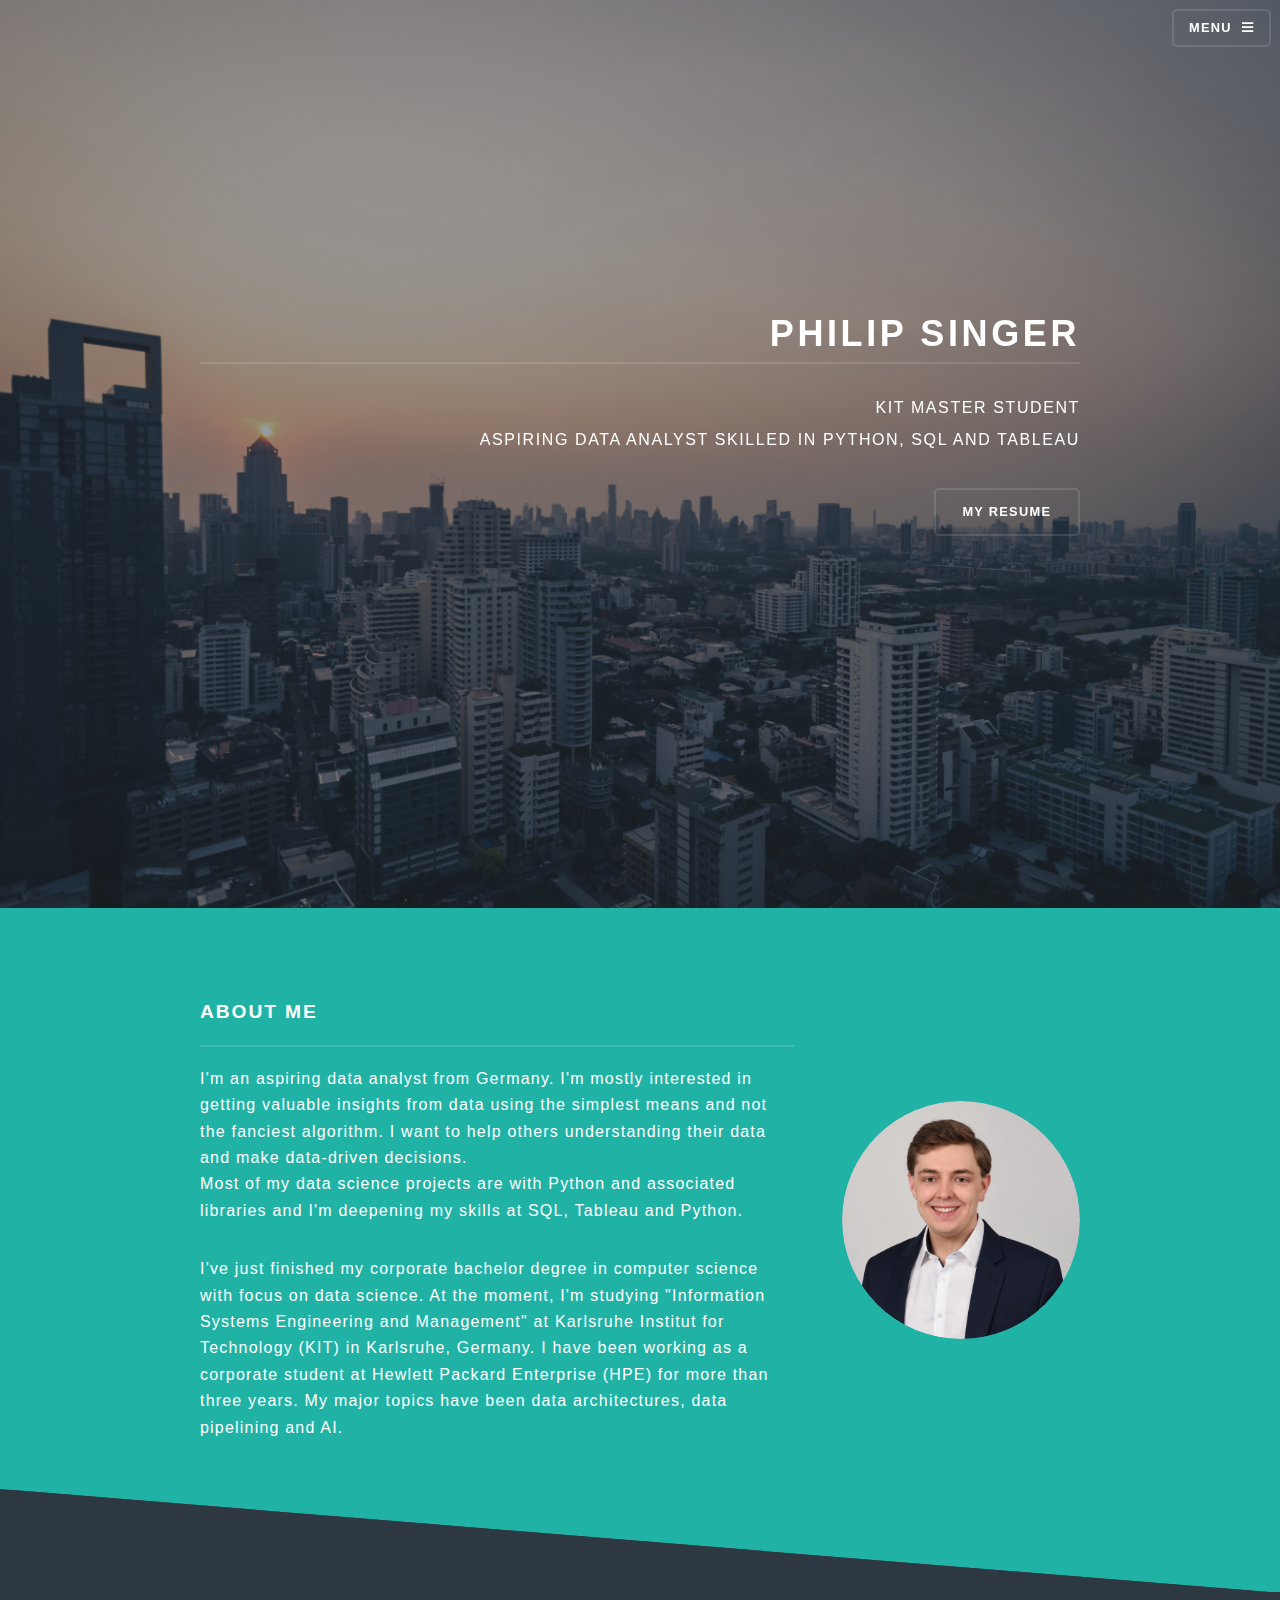
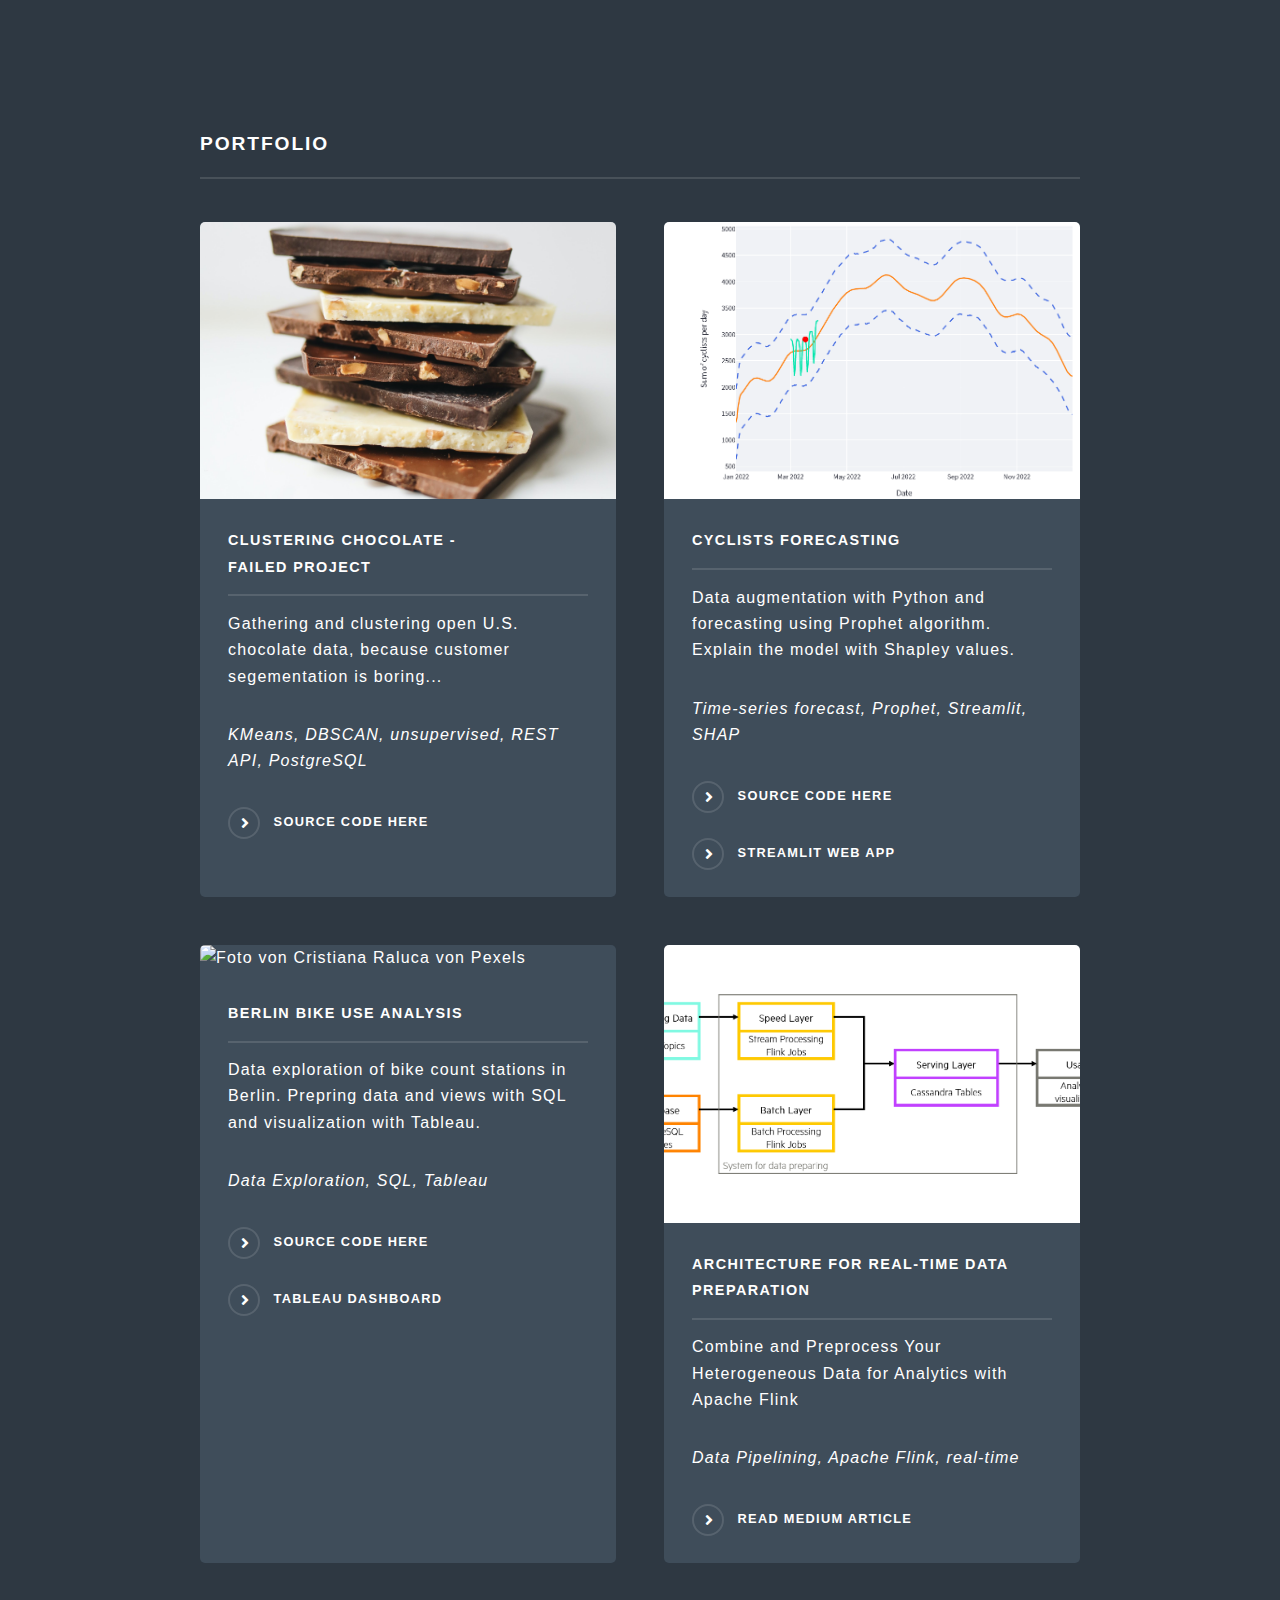
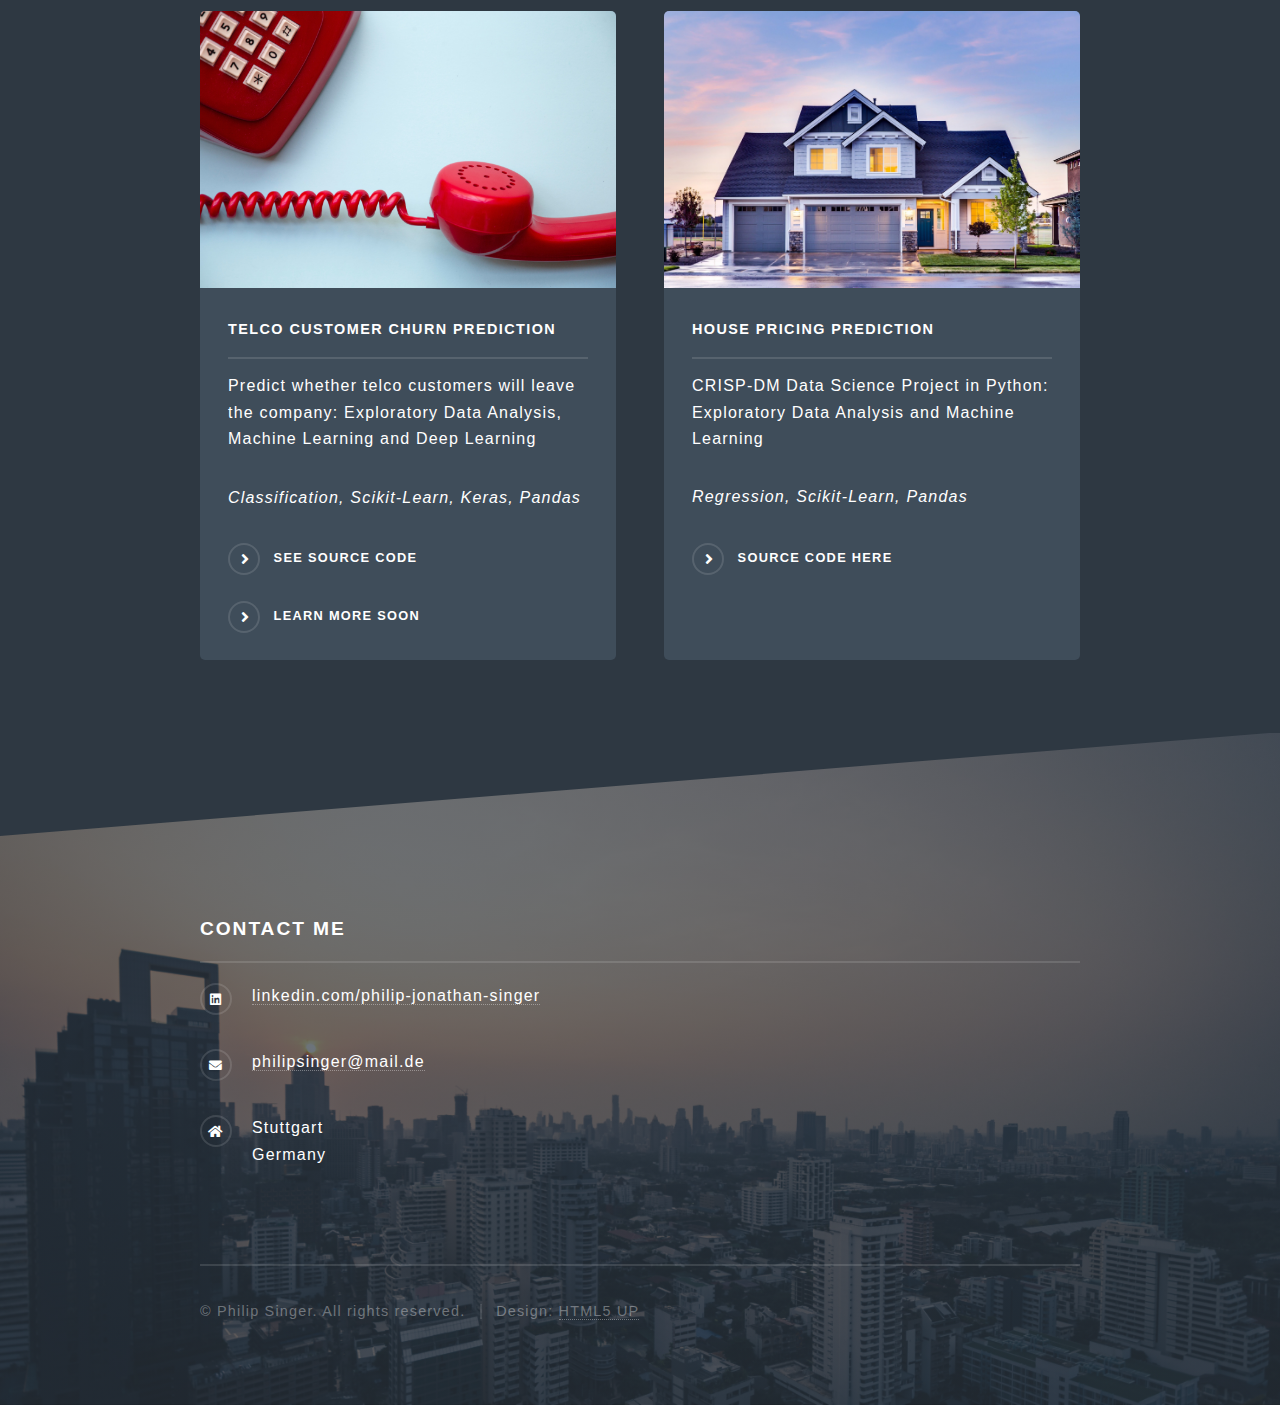
==== index.html @ af403cb6 "add chocolate clustering" ====
<!DOCTYPE HTML>
<!--
	Solid State by HTML5 UP
	html5up.net | @ajlkn
	Free for personal and commercial use under the CCA 3.0 license (html5up.net/license)
-->
<html>
	<head>
		<title>Philip Singer Home</title>
		<meta charset="utf-8" />
		<meta name="viewport" content="width=device-width, initial-scale=1, user-scalable=no" />
		<link rel="stylesheet" href="assets/css/main.css" />
		<noscript><link rel="stylesheet" href="assets/css/noscript.css" /></noscript>
	</head>
	<body class="is-preload">

		<!-- Page Wrapper -->
			<div id="page-wrapper">

				<!-- Header -->
					<header id="header" class="alt">
						<h1><a href="index.html">Home</a></h1>
						<nav>
							<a href="#menu">Menu</a>
						</nav>
					</header>

				<!-- Menu -->
					<nav id="menu">
						<div class="inner">
							<h2>Menu</h2>
							<ul class="links">
								<li><a href="index.html">Home</a></li>
								<li><a href="index.html#one">About me</a></li>
								<li><a href="index.html#four">Portfolio</a></li>
								<li><a href="index.html#footer">Contact</a></li>
								<!-- <li><a href="generic.html">Generic</a></li> -->
								<li><a href="elements.html">Elements</a></li>
							</ul>
							<a href="#" class="close">Close</a>
						</div>
					</nav>

				<!-- Banner -->
					<section id="banner">
						<div class="inner">
							<!-- <div class="logo"><span class="icon fa-gem"></span></div> -->
							<h2>Philip Singer</h2>
							<p>KIT Master Student<br>
							Aspiring Data Analyst skilled in Python, SQL and Tableau</a></p>
							<p><a href="https://www.linkedin.com/in/philip-jonathan-singer/" class="button">My Resume</a></p>
						</div>
						<!-- <a href="#one" class="more scrolly">Learn More</a> -->
					</section>

				<!-- Wrapper -->
					<section id="wrapper">

						<!-- One -->
							<section id="one" class="wrapper spotlight style1">
								<div class="inner">
									<a href="https://www.linkedin.com/in/philip-jonathan-singer/" class="image"><img src="images/quadrat_weit.jpg" alt="" /></a>
									<div class="content">
										<h2 class="major">About Me</h2>
										<p>I'm an aspiring data analyst from Germany. I'm mostly interested in getting valuable insights from data using the simplest means and not the fanciest algorithm. I want to help others understanding their data and make data-driven decisions.<br>
										Most of my data science projects are with Python and associated libraries and I'm deepening my skills at SQL, Tableau and Python.</p>
										<p>I've just finished my corporate bachelor degree in computer science with focus on data science. At the moment, I'm studying "Information Systems Engineering and Management" at Karlsruhe Institut for Technology (KIT) in Karlsruhe, Germany. I have been working as a corporate student at Hewlett Packard Enterprise (HPE) for more than three years. My major topics have been data architectures, data pipelining and AI.</p>
									</div>
								</div>
							</section>

						<!-- Two -->
							<!-- <section id="two" class="wrapper alt spotlight style2">
								<div class="inner">
									<a href="#" class="image"><img src="images/pic02.jpg" alt="" /></a>
									<div class="content">
										<h2 class="major">Tempus adipiscing</h2>
										<p>Lorem ipsum dolor sit amet, etiam lorem adipiscing elit. Cras turpis ante, nullam sit amet turpis non, sollicitudin posuere urna. Mauris id tellus arcu. Nunc vehicula id nulla dignissim dapibus. Nullam ultrices, neque et faucibus viverra, ex nulla cursus.</p>
										<a href="#" class="special">Learn more</a>
									</div>
								</div>
							</section> -->

						<!-- Three -->
							<!-- <section id="three" class="wrapper spotlight style3">
								<div class="inner">
									<a href="#" class="image"><img src="images/pic03.jpg" alt="" /></a>
									<div class="content">
										<h2 class="major">Nullam dignissim</h2>
										<p>Lorem ipsum dolor sit amet, etiam lorem adipiscing elit. Cras turpis ante, nullam sit amet turpis non, sollicitudin posuere urna. Mauris id tellus arcu. Nunc vehicula id nulla dignissim dapibus. Nullam ultrices, neque et faucibus viverra, ex nulla cursus.</p>
										<a href="#" class="special">Learn more</a>
									</div>
								</div>
							</section> -->

						<!-- Four -->
							<section id="four" class="wrapper alt style1">
								<div class="inner">
									<h2 class="major">Portfolio</h2>
									<!-- <p>Cras mattis ante fermentum, malesuada neque vitae, eleifend erat. Phasellus non pulvinar erat. Fusce tincidunt, nisl eget mattis egestas, purus ipsum consequat orci, sit amet lobortis lorem lacus in tellus. Sed ac elementum arcu. Quisque placerat auctor laoreet.</p> -->
									<section class="features">
										<article>
											<img src="images/pexels-polina-tankilevitch-4110097_copy.jpg" alt="Forecast, picture by Philip Singer" class="image" />
											<h3 class="major">Clustering chocolate -<br>failed project</h3>
											<p>Gathering and clustering open U.S. chocolate data, because customer segementation is boring...</p>
											<p>
												<i>KMeans, DBSCAN, unsupervised, REST API, PostgreSQL</i>
											</p>
											<a href="https://github.com/phisinger/Chocolate-clustering" class="special">Source Code here</a>
										</article>
										<article>
											<img src="images/cyclists_forecast.png" alt="Forecast, picture by Philip Singer" class="image" />
											<h3 class="major">Cyclists Forecasting</h3>
											<p>Data augmentation with Python and forecasting using Prophet algorithm. Explain the model with Shapley values.</p>
											<p>
												<i>Time-series forecast, Prophet, Streamlit, SHAP</i>
											</p>
											<a href="https://github.com/phisinger/BerlinBikeCount" class="special">Source Code here</a>
											<a href="https://share.streamlit.io/phisinger/berlinbikecount-website/src/streamlit_app.py" class="special">Streamlit Web App</a>
										</article>
										<article>
											<img src="images/pexels-cristiana-raluca-686230.jpg" alt="Foto von Cristiana Raluca von Pexels" class="image" />
											<h3 class="major">Berlin bike use analysis</h3>
											<p>Data exploration of bike count stations in Berlin. Prepring data and views with SQL and visualization with Tableau.</p>
											<p>
												<i>Data Exploration, SQL, Tableau</i>
											</p>
											<a href="https://github.com/phisinger/BerlinBikeCount" class="special">Source Code here</a>
											<a href="https://public.tableau.com/app/profile/philip.singer/viz/BerlinBikeCount/Dashboard1" class="special">Tableau dashboard</a>
										</article>
										<article>
											<img src="images/system_preparation.png" alt="Image by author" class="image"/>
											<h3 class="major">Architecture for real-time Data Preparation</h3>
											<p>Combine and Preprocess Your Heterogeneous Data for Analytics with Apache Flink</p>
											<p>
												<i>Data Pipelining, Apache Flink, real-time</i>
											</p>
											<a href="https://towardsdatascience.com/combine-and-preprocess-your-heterogeneous-data-for-analytics-with-apache-flink-518a66425850" class="special">Read Medium article</a>
											<!-- <a href="" class="special">Tableau coming soon</a> -->
										</article>
										<article>
											<img src="images/telephone2.jpg" alt="" class="image"/>
											<h3 class="major">Telco customer churn Prediction</h3>
											<p>Predict whether telco customers will leave the company: Exploratory Data Analysis, Machine Learning and Deep Learning</p>
											<p><i>Classification, Scikit-Learn, Keras, Pandas</i></p>
											<a href="https://github.com/phisinger/Predict-telco-churn" class="special">See source code</a>
											<a href="#" class="special">Learn more soon</a>
										</article>
										<article>
											<img src="images/house-1836070_1920.jpg" alt="" class="image"/>
											<h3 class="major">House pricing prediction</h3>
											<p>CRISP-DM Data Science Project in Python: Exploratory Data Analysis and Machine Learning</p>
											<p>
												<i>Regression, Scikit-Learn, Pandas</i>
											</p>
											<a href="https://github.com/phisinger/DS-house-pricing" class="special">source code here</a>
										</article>
										
										<!--<article>
											<a href="#" class="image"><img src="images/pic07.jpg" alt="" /></a>
											<h3 class="major">Fusce consequat</h3>
											<p>Lorem ipsum dolor sit amet, consectetur adipiscing vehicula id nulla dignissim dapibus ultrices.</p>
											<a href="#" class="special">Learn more</a>
										</article> -->
									</section>
									<!-- <ul class="actions">
										<li><a href="#" class="button">Browse All</a></li>
									</ul> -->
								</div>
							</section>

					</section>

				<!-- Footer -->
					<section id="footer">
						<div class="inner">
							<h2 class="major">Contact Me</h2>
							<!-- <p>Cras mattis ante fermentum, malesuada neque vitae, eleifend erat. Phasellus non pulvinar erat. Fusce tincidunt, nisl eget mattis egestas, purus ipsum consequat orci, sit amet lobortis lorem lacus in tellus. Sed ac elementum arcu. Quisque placerat auctor laoreet.</p> -->
							<!-- <form method="post" action="#">
								<div class="fields">
									<div class="field">
										<label for="name">Name</label>
										<input type="text" name="name" id="name" />
									</div>
									<div class="field">
										<label for="email">Email</label>
										<input type="email" name="email" id="email" />
									</div>
									<div class="field">
										<label for="message">Message</label>
										<textarea name="message" id="message" rows="4"></textarea>
									</div>
								</div>
								<ul class="actions">
									<li><input type="submit" value="Send Message" /></li>
								</ul>
							</form> -->
							<ul class="contact">
								<!-- <li class="icon solid fa-phone">(000) 000-0000</li> -->
								<li class="icon brands fa-linkedin"><a href="https://www.linkedin.com/in/philip-jonathan-singer/">linkedin.com/philip-jonathan-singer</a></li>
								<li class="icon solid fa-envelope"><a href="mailto:philipsinger@mail.de">philipsinger@mail.de</a></li>
								<!-- <li class="icon brands fa-twitter"><a href="#">twitter.com/untitled-tld</a></li> -->
								<!-- <li class="icon brands fa-facebook-f"><a href="#">facebook.com/untitled-tld</a></li> -->
								<!-- <li class="icon brands fa-instagram"><a href="#">instagram.com/untitled-tld</a></li> -->
								<li class="icon solid fa-home">
									Stuttgart <br>
									Germany
								</li>
							</ul>
							<ul class="copyright">
								<li>&copy; Philip Singer. All rights reserved.</li><li>Design: <a href="http://html5up.net">HTML5 UP</a></li>
							</ul>
						</div>
					</section>

			</div>

		<!-- Scripts -->
			<script src="assets/js/jquery.min.js"></script>
			<script src="assets/js/jquery.scrollex.min.js"></script>
			<script src="assets/js/browser.min.js"></script>
			<script src="assets/js/breakpoints.min.js"></script>
			<script src="assets/js/util.js"></script>
			<script src="assets/js/main.js"></script>

	</body>
</html>
---- assets/css/main.css ----
@import url(fontawesome-all.min.css);
/* @import url("https://fonts.googleapis.com/css?family="OpenSans":200,700|Source+Sans+Pro:300,600,300italic,600italic"); */

/*
	Solid State by HTML5 UP
	html5up.net | @ajlkn
	Free for personal and commercial use under the CCA 3.0 license (html5up.net/license)
*/

html,
body,
div,
span,
applet,
object,
iframe,
h1,
h2,
h3,
h4,
h5,
h6,
p,
blockquote,
pre,
a,
abbr,
acronym,
address,
big,
cite,
code,
del,
dfn,
em,
img,
ins,
kbd,
q,
s,
samp,
small,
strike,
strong,
sub,
sup,
tt,
var,
b,
u,
i,
center,
dl,
dt,
dd,
ol,
ul,
li,
fieldset,
form,
label,
legend,
table,
caption,
tbody,
tfoot,
thead,
tr,
th,
td,
article,
aside,
canvas,
details,
embed,
figure,
figcaption,
footer,
header,
hgroup,
menu,
nav,
output,
ruby,
section,
summary,
time,
mark,
audio,
video {
  margin: 0;
  padding: 0;
  border: 0;
  font-size: 100%;
  font: inherit;
  vertical-align: baseline;
}

article,
aside,
details,
figcaption,
figure,
footer,
header,
hgroup,
menu,
nav,
section {
  display: block;
}

body {
  line-height: 1;
}

ol,
ul {
  list-style: none;
}

blockquote,
q {
  quotes: none;
}

blockquote:before,
blockquote:after,
q:before,
q:after {
  content: "";
  content: none;
}

table {
  border-collapse: collapse;
  border-spacing: 0;
}

body {
  -webkit-text-size-adjust: none;
}

mark {
  background-color: transparent;
  color: inherit;
}

input::-moz-focus-inner {
  border: 0;
  padding: 0;
}

input,
select,
textarea {
  -moz-appearance: none;
  -webkit-appearance: none;
  -ms-appearance: none;
  appearance: none;
}

/* Basic */

@-ms-viewport {
  width: device-width;
}

body {
  -ms-overflow-style: scrollbar;
}

@media screen and (max-width: 480px) {
  html,
  body {
    min-width: 320px;
  }
}

html {
  box-sizing: border-box;
}

*,
*:before,
*:after {
  box-sizing: inherit;
}

body {
  background-color: #2e3842;
  background-image: linear-gradient(
      to top,
      rgba(46, 56, 66, 0.7),
      rgba(46, 56, 66, 0.7)
    ),
    url("../../images/skyline.jpg");
  background-size: cover;
  background-attachment: fixed, fixed;
  background-position: center, center;
}

body.is-preload *,
body.is-preload *:before,
body.is-preload *:after {
  -moz-animation: none !important;
  -webkit-animation: none !important;
  -ms-animation: none !important;
  animation: none !important;
  -moz-transition: none !important;
  -webkit-transition: none !important;
  -ms-transition: none !important;
  transition: none !important;
}

/* Type */

body,
input,
select,
textarea {
  color: #fff;
  font-family: "Open Sans", Helvetica, sans-serif;
  font-size: 15pt;
  font-weight: 400;
  letter-spacing: 0.075em;
  line-height: 1.65em;
}

@media screen and (max-width: 1680px) {
  body,
  input,
  select,
  textarea {
    font-size: 13pt;
  }
}

@media screen and (max-width: 1280px) {
  body,
  input,
  select,
  textarea {
    font-size: 12pt;
  }
}

@media screen and (max-width: 980px) {
  body,
  input,
  select,
  textarea {
    font-size: 12pt;
  }
}

@media screen and (max-width: 736px) {
  body,
  input,
  select,
  textarea {
    font-size: 12pt;
  }
}

@media screen and (max-width: 480px) {
  body,
  input,
  select,
  textarea {
    font-size: 12pt;
  }
}

a {
  -moz-transition: color 0.2s ease-in-out, border-bottom-color 0.2s ease-in-out;
  -webkit-transition: color 0.2s ease-in-out,
    border-bottom-color 0.2s ease-in-out;
  -ms-transition: color 0.2s ease-in-out, border-bottom-color 0.2s ease-in-out;
  transition: color 0.2s ease-in-out, border-bottom-color 0.2s ease-in-out;
  border-bottom: dotted 1px rgba(255, 255, 255, 0.35);
  color: #ffffff;
  text-decoration: none;
}

a:hover {
  border-bottom-color: transparent;
  color: #ffffff !important;
}

a.special:not(.button) {
  text-decoration: none;
  border-bottom: 0;
  display: block;
  font-family: "Open Sans", Helvetica, sans-serif;
  font-size: 0.8em;
  font-weight: 700;
  letter-spacing: 0.1em;
  margin: 0 0 2em 0;
  text-transform: uppercase;
}

a.special:not(.button):before {
  -moz-osx-font-smoothing: grayscale;
  -webkit-font-smoothing: antialiased;
  display: inline-block;
  font-style: normal;
  font-variant: normal;
  text-rendering: auto;
  line-height: 1;
  text-transform: none !important;
  font-family: "Font Awesome 5 Free";
  font-weight: 900;
}

a.special:not(.button):before {
  -moz-transition: background-color 0.2s ease-in-out;
  -webkit-transition: background-color 0.2s ease-in-out;
  -ms-transition: background-color 0.2s ease-in-out;
  transition: background-color 0.2s ease-in-out;
  border-radius: 100%;
  border: solid 2px rgba(255, 255, 255, 0.125);
  content: "\f105";
  display: inline-block;
  font-size: 1.25em;
  height: 2em;
  line-height: 1.75em;
  margin-right: 0.85em;
  text-align: center;
  text-indent: 0.15em;
  vertical-align: middle;
  width: 2em;
}

a.special:not(.button):hover:before {
  background-color: rgba(255, 255, 255, 0.025);
}

a.special:not(.button):active:before {
  background-color: rgba(255, 255, 255, 0.075);
}

strong,
b {
  color: #ffffff;
  font-weight: 600;
}

em,
i {
  font-style: italic;
}

p {
  margin: 0 0 2em 0;
}

h1,
h2,
h3,
h4,
h5,
h6 {
  color: #ffffff;
  font-family: "Open Sans", Helvetica, sans-serif;
  font-weight: 700;
  letter-spacing: 0.1em;
  margin: 0 0 1em 0;
  text-transform: uppercase;
}

h1 a,
h2 a,
h3 a,
h4 a,
h5 a,
h6 a {
  color: inherit;
  text-decoration: none;
  border-bottom: 0;
}

h1 span,
h2 span,
h3 span,
h4 span,
h5 span,
h6 span {
  font-weight: 200;
}

h1.major,
h2.major,
h3.major,
h4.major,
h5.major,
h6.major {
  padding-bottom: 1em;
  border-bottom: solid 2px rgba(255, 255, 255, 0.125);
}

h2 {
  font-size: 1.2em;
}

h3 {
  font-size: 0.9em;
}

h4 {
  font-size: 0.7em;
}

h5 {
  font-size: 0.7em;
}

h6 {
  font-size: 0.7em;
}

@media screen and (max-width: 736px) {
  h2 {
    font-size: 1em;
  }

  h3 {
    font-size: 0.8em;
  }
}

sub {
  font-size: 0.8em;
  position: relative;
  top: 0.5em;
}

sup {
  font-size: 0.8em;
  position: relative;
  top: -0.5em;
}

blockquote {
  border-left: solid 4px rgba(255, 255, 255, 0.125);
  font-style: italic;
  margin: 0 0 2em 0;
  padding: 0.5em 0 0.5em 2em;
}

code {
  background: rgba(255, 255, 255, 0.025);
  border-radius: 5px;
  border: solid 2px rgba(255, 255, 255, 0.125);
  font-family: "Courier New", monospace;
  font-size: 0.9em;
  margin: 0 0.25em;
  padding: 0.25em 0.65em;
}

pre {
  -webkit-overflow-scrolling: touch;
  font-family: "Courier New", monospace;
  font-size: 0.9em;
  margin: 0 0 2em 0;
}

pre code {
  display: block;
  line-height: 1.75em;
  padding: 1em 1.5em;
  overflow-x: auto;
}

hr {
  border: 0;
  border-bottom: solid 2px rgba(255, 255, 255, 0.125);
  margin: 2.5em 0;
}

hr.major {
  margin: 4em 0;
}

.align-left {
  text-align: left;
}

.align-center {
  text-align: center;
}

.align-right {
  text-align: right;
}

/* Row */

.row {
  display: flex;
  flex-wrap: wrap;
  box-sizing: border-box;
  align-items: stretch;
}

.row > * {
  box-sizing: border-box;
}

.row.gtr-uniform > * > :last-child {
  margin-bottom: 0;
}

.row.aln-left {
  justify-content: flex-start;
}

.row.aln-center {
  justify-content: center;
}

.row.aln-right {
  justify-content: flex-end;
}

.row.aln-top {
  align-items: flex-start;
}

.row.aln-middle {
  align-items: center;
}

.row.aln-bottom {
  align-items: flex-end;
}

.row > .imp {
  order: -1;
}

.row > .col-1 {
  width: 8.33333%;
}

.row > .off-1 {
  margin-left: 8.33333%;
}

.row > .col-2 {
  width: 16.66667%;
}

.row > .off-2 {
  margin-left: 16.66667%;
}

.row > .col-3 {
  width: 25%;
}

.row > .off-3 {
  margin-left: 25%;
}

.row > .col-4 {
  width: 33.33333%;
}

.row > .off-4 {
  margin-left: 33.33333%;
}

.row > .col-5 {
  width: 41.66667%;
}

.row > .off-5 {
  margin-left: 41.66667%;
}

.row > .col-6 {
  width: 50%;
}

.row > .off-6 {
  margin-left: 50%;
}

.row > .col-7 {
  width: 58.33333%;
}

.row > .off-7 {
  margin-left: 58.33333%;
}

.row > .col-8 {
  width: 66.66667%;
}

.row > .off-8 {
  margin-left: 66.66667%;
}

.row > .col-9 {
  width: 75%;
}

.row > .off-9 {
  margin-left: 75%;
}

.row > .col-10 {
  width: 83.33333%;
}

.row > .off-10 {
  margin-left: 83.33333%;
}

.row > .col-11 {
  width: 91.66667%;
}

.row > .off-11 {
  margin-left: 91.66667%;
}

.row > .col-12 {
  width: 100%;
}

.row > .off-12 {
  margin-left: 100%;
}

.row.gtr-0 {
  margin-top: 0;
  margin-left: 0em;
}

.row.gtr-0 > * {
  padding: 0 0 0 0em;
}

.row.gtr-0.gtr-uniform {
  margin-top: 0em;
}

.row.gtr-0.gtr-uniform > * {
  padding-top: 0em;
}

.row.gtr-25 {
  margin-top: 0;
  margin-left: -0.4375em;
}

.row.gtr-25 > * {
  padding: 0 0 0 0.4375em;
}

.row.gtr-25.gtr-uniform {
  margin-top: -0.4375em;
}

.row.gtr-25.gtr-uniform > * {
  padding-top: 0.4375em;
}

.row.gtr-50 {
  margin-top: 0;
  margin-left: -0.875em;
}

.row.gtr-50 > * {
  padding: 0 0 0 0.875em;
}

.row.gtr-50.gtr-uniform {
  margin-top: -0.875em;
}

.row.gtr-50.gtr-uniform > * {
  padding-top: 0.875em;
}

.row {
  margin-top: 0;
  margin-left: -1.75em;
}

.row > * {
  padding: 0 0 0 1.75em;
}

.row.gtr-uniform {
  margin-top: -1.75em;
}

.row.gtr-uniform > * {
  padding-top: 1.75em;
}

.row.gtr-150 {
  margin-top: 0;
  margin-left: -2.625em;
}

.row.gtr-150 > * {
  padding: 0 0 0 2.625em;
}

.row.gtr-150.gtr-uniform {
  margin-top: -2.625em;
}

.row.gtr-150.gtr-uniform > * {
  padding-top: 2.625em;
}

.row.gtr-200 {
  margin-top: 0;
  margin-left: -3.5em;
}

.row.gtr-200 > * {
  padding: 0 0 0 3.5em;
}

.row.gtr-200.gtr-uniform {
  margin-top: -3.5em;
}

.row.gtr-200.gtr-uniform > * {
  padding-top: 3.5em;
}

@media screen and (max-width: 1680px) {
  .row {
    display: flex;
    flex-wrap: wrap;
    box-sizing: border-box;
    align-items: stretch;
  }

  .row > * {
    box-sizing: border-box;
  }

  .row.gtr-uniform > * > :last-child {
    margin-bottom: 0;
  }

  .row.aln-left {
    justify-content: flex-start;
  }

  .row.aln-center {
    justify-content: center;
  }

  .row.aln-right {
    justify-content: flex-end;
  }

  .row.aln-top {
    align-items: flex-start;
  }

  .row.aln-middle {
    align-items: center;
  }

  .row.aln-bottom {
    align-items: flex-end;
  }

  .row > .imp-xlarge {
    order: -1;
  }

  .row > .col-1-xlarge {
    width: 8.33333%;
  }

  .row > .off-1-xlarge {
    margin-left: 8.33333%;
  }

  .row > .col-2-xlarge {
    width: 16.66667%;
  }

  .row > .off-2-xlarge {
    margin-left: 16.66667%;
  }

  .row > .col-3-xlarge {
    width: 25%;
  }

  .row > .off-3-xlarge {
    margin-left: 25%;
  }

  .row > .col-4-xlarge {
    width: 33.33333%;
  }

  .row > .off-4-xlarge {
    margin-left: 33.33333%;
  }

  .row > .col-5-xlarge {
    width: 41.66667%;
  }

  .row > .off-5-xlarge {
    margin-left: 41.66667%;
  }

  .row > .col-6-xlarge {
    width: 50%;
  }

  .row > .off-6-xlarge {
    margin-left: 50%;
  }

  .row > .col-7-xlarge {
    width: 58.33333%;
  }

  .row > .off-7-xlarge {
    margin-left: 58.33333%;
  }

  .row > .col-8-xlarge {
    width: 66.66667%;
  }

  .row > .off-8-xlarge {
    margin-left: 66.66667%;
  }

  .row > .col-9-xlarge {
    width: 75%;
  }

  .row > .off-9-xlarge {
    margin-left: 75%;
  }

  .row > .col-10-xlarge {
    width: 83.33333%;
  }

  .row > .off-10-xlarge {
    margin-left: 83.33333%;
  }

  .row > .col-11-xlarge {
    width: 91.66667%;
  }

  .row > .off-11-xlarge {
    margin-left: 91.66667%;
  }

  .row > .col-12-xlarge {
    width: 100%;
  }

  .row > .off-12-xlarge {
    margin-left: 100%;
  }

  .row.gtr-0 {
    margin-top: 0;
    margin-left: 0em;
  }

  .row.gtr-0 > * {
    padding: 0 0 0 0em;
  }

  .row.gtr-0.gtr-uniform {
    margin-top: 0em;
  }

  .row.gtr-0.gtr-uniform > * {
    padding-top: 0em;
  }

  .row.gtr-25 {
    margin-top: 0;
    margin-left: -0.4375em;
  }

  .row.gtr-25 > * {
    padding: 0 0 0 0.4375em;
  }

  .row.gtr-25.gtr-uniform {
    margin-top: -0.4375em;
  }

  .row.gtr-25.gtr-uniform > * {
    padding-top: 0.4375em;
  }

  .row.gtr-50 {
    margin-top: 0;
    margin-left: -0.875em;
  }

  .row.gtr-50 > * {
    padding: 0 0 0 0.875em;
  }

  .row.gtr-50.gtr-uniform {
    margin-top: -0.875em;
  }

  .row.gtr-50.gtr-uniform > * {
    padding-top: 0.875em;
  }

  .row {
    margin-top: 0;
    margin-left: -1.75em;
  }

  .row > * {
    padding: 0 0 0 1.75em;
  }

  .row.gtr-uniform {
    margin-top: -1.75em;
  }

  .row.gtr-uniform > * {
    padding-top: 1.75em;
  }

  .row.gtr-150 {
    margin-top: 0;
    margin-left: -2.625em;
  }

  .row.gtr-150 > * {
    padding: 0 0 0 2.625em;
  }

  .row.gtr-150.gtr-uniform {
    margin-top: -2.625em;
  }

  .row.gtr-150.gtr-uniform > * {
    padding-top: 2.625em;
  }

  .row.gtr-200 {
    margin-top: 0;
    margin-left: -3.5em;
  }

  .row.gtr-200 > * {
    padding: 0 0 0 3.5em;
  }

  .row.gtr-200.gtr-uniform {
    margin-top: -3.5em;
  }

  .row.gtr-200.gtr-uniform > * {
    padding-top: 3.5em;
  }
}

@media screen and (max-width: 1280px) {
  .row {
    display: flex;
    flex-wrap: wrap;
    box-sizing: border-box;
    align-items: stretch;
  }

  .row > * {
    box-sizing: border-box;
  }

  .row.gtr-uniform > * > :last-child {
    margin-bottom: 0;
  }

  .row.aln-left {
    justify-content: flex-start;
  }

  .row.aln-center {
    justify-content: center;
  }

  .row.aln-right {
    justify-content: flex-end;
  }

  .row.aln-top {
    align-items: flex-start;
  }

  .row.aln-middle {
    align-items: center;
  }

  .row.aln-bottom {
    align-items: flex-end;
  }

  .row > .imp-large {
    order: -1;
  }

  .row > .col-1-large {
    width: 8.33333%;
  }

  .row > .off-1-large {
    margin-left: 8.33333%;
  }

  .row > .col-2-large {
    width: 16.66667%;
  }

  .row > .off-2-large {
    margin-left: 16.66667%;
  }

  .row > .col-3-large {
    width: 25%;
  }

  .row > .off-3-large {
    margin-left: 25%;
  }

  .row > .col-4-large {
    width: 33.33333%;
  }

  .row > .off-4-large {
    margin-left: 33.33333%;
  }

  .row > .col-5-large {
    width: 41.66667%;
  }

  .row > .off-5-large {
    margin-left: 41.66667%;
  }

  .row > .col-6-large {
    width: 50%;
  }

  .row > .off-6-large {
    margin-left: 50%;
  }

  .row > .col-7-large {
    width: 58.33333%;
  }

  .row > .off-7-large {
    margin-left: 58.33333%;
  }

  .row > .col-8-large {
    width: 66.66667%;
  }

  .row > .off-8-large {
    margin-left: 66.66667%;
  }

  .row > .col-9-large {
    width: 75%;
  }

  .row > .off-9-large {
    margin-left: 75%;
  }

  .row > .col-10-large {
    width: 83.33333%;
  }

  .row > .off-10-large {
    margin-left: 83.33333%;
  }

  .row > .col-11-large {
    width: 91.66667%;
  }

  .row > .off-11-large {
    margin-left: 91.66667%;
  }

  .row > .col-12-large {
    width: 100%;
  }

  .row > .off-12-large {
    margin-left: 100%;
  }

  .row.gtr-0 {
    margin-top: 0;
    margin-left: 0em;
  }

  .row.gtr-0 > * {
    padding: 0 0 0 0em;
  }

  .row.gtr-0.gtr-uniform {
    margin-top: 0em;
  }

  .row.gtr-0.gtr-uniform > * {
    padding-top: 0em;
  }

  .row.gtr-25 {
    margin-top: 0;
    margin-left: -0.4375em;
  }

  .row.gtr-25 > * {
    padding: 0 0 0 0.4375em;
  }

  .row.gtr-25.gtr-uniform {
    margin-top: -0.4375em;
  }

  .row.gtr-25.gtr-uniform > * {
    padding-top: 0.4375em;
  }

  .row.gtr-50 {
    margin-top: 0;
    margin-left: -0.875em;
  }

  .row.gtr-50 > * {
    padding: 0 0 0 0.875em;
  }

  .row.gtr-50.gtr-uniform {
    margin-top: -0.875em;
  }

  .row.gtr-50.gtr-uniform > * {
    padding-top: 0.875em;
  }

  .row {
    margin-top: 0;
    margin-left: -1.75em;
  }

  .row > * {
    padding: 0 0 0 1.75em;
  }

  .row.gtr-uniform {
    margin-top: -1.75em;
  }

  .row.gtr-uniform > * {
    padding-top: 1.75em;
  }

  .row.gtr-150 {
    margin-top: 0;
    margin-left: -2.625em;
  }

  .row.gtr-150 > * {
    padding: 0 0 0 2.625em;
  }

  .row.gtr-150.gtr-uniform {
    margin-top: -2.625em;
  }

  .row.gtr-150.gtr-uniform > * {
    padding-top: 2.625em;
  }

  .row.gtr-200 {
    margin-top: 0;
    margin-left: -3.5em;
  }

  .row.gtr-200 > * {
    padding: 0 0 0 3.5em;
  }

  .row.gtr-200.gtr-uniform {
    margin-top: -3.5em;
  }

  .row.gtr-200.gtr-uniform > * {
    padding-top: 3.5em;
  }
}

@media screen and (max-width: 980px) {
  .row {
    display: flex;
    flex-wrap: wrap;
    box-sizing: border-box;
    align-items: stretch;
  }

  .row > * {
    box-sizing: border-box;
  }

  .row.gtr-uniform > * > :last-child {
    margin-bottom: 0;
  }

  .row.aln-left {
    justify-content: flex-start;
  }

  .row.aln-center {
    justify-content: center;
  }

  .row.aln-right {
    justify-content: flex-end;
  }

  .row.aln-top {
    align-items: flex-start;
  }

  .row.aln-middle {
    align-items: center;
  }

  .row.aln-bottom {
    align-items: flex-end;
  }

  .row > .imp-medium {
    order: -1;
  }

  .row > .col-1-medium {
    width: 8.33333%;
  }

  .row > .off-1-medium {
    margin-left: 8.33333%;
  }

  .row > .col-2-medium {
    width: 16.66667%;
  }

  .row > .off-2-medium {
    margin-left: 16.66667%;
  }

  .row > .col-3-medium {
    width: 25%;
  }

  .row > .off-3-medium {
    margin-left: 25%;
  }

  .row > .col-4-medium {
    width: 33.33333%;
  }

  .row > .off-4-medium {
    margin-left: 33.33333%;
  }

  .row > .col-5-medium {
    width: 41.66667%;
  }

  .row > .off-5-medium {
    margin-left: 41.66667%;
  }

  .row > .col-6-medium {
    width: 50%;
  }

  .row > .off-6-medium {
    margin-left: 50%;
  }

  .row > .col-7-medium {
    width: 58.33333%;
  }

  .row > .off-7-medium {
    margin-left: 58.33333%;
  }

  .row > .col-8-medium {
    width: 66.66667%;
  }

  .row > .off-8-medium {
    margin-left: 66.66667%;
  }

  .row > .col-9-medium {
    width: 75%;
  }

  .row > .off-9-medium {
    margin-left: 75%;
  }

  .row > .col-10-medium {
    width: 83.33333%;
  }

  .row > .off-10-medium {
    margin-left: 83.33333%;
  }

  .row > .col-11-medium {
    width: 91.66667%;
  }

  .row > .off-11-medium {
    margin-left: 91.66667%;
  }

  .row > .col-12-medium {
    width: 100%;
  }

  .row > .off-12-medium {
    margin-left: 100%;
  }

  .row.gtr-0 {
    margin-top: 0;
    margin-left: 0em;
  }

  .row.gtr-0 > * {
    padding: 0 0 0 0em;
  }

  .row.gtr-0.gtr-uniform {
    margin-top: 0em;
  }

  .row.gtr-0.gtr-uniform > * {
    padding-top: 0em;
  }

  .row.gtr-25 {
    margin-top: 0;
    margin-left: -0.4375em;
  }

  .row.gtr-25 > * {
    padding: 0 0 0 0.4375em;
  }

  .row.gtr-25.gtr-uniform {
    margin-top: -0.4375em;
  }

  .row.gtr-25.gtr-uniform > * {
    padding-top: 0.4375em;
  }

  .row.gtr-50 {
    margin-top: 0;
    margin-left: -0.875em;
  }

  .row.gtr-50 > * {
    padding: 0 0 0 0.875em;
  }

  .row.gtr-50.gtr-uniform {
    margin-top: -0.875em;
  }

  .row.gtr-50.gtr-uniform > * {
    padding-top: 0.875em;
  }

  .row {
    margin-top: 0;
    margin-left: -1.75em;
  }

  .row > * {
    padding: 0 0 0 1.75em;
  }

  .row.gtr-uniform {
    margin-top: -1.75em;
  }

  .row.gtr-uniform > * {
    padding-top: 1.75em;
  }

  .row.gtr-150 {
    margin-top: 0;
    margin-left: -2.625em;
  }

  .row.gtr-150 > * {
    padding: 0 0 0 2.625em;
  }

  .row.gtr-150.gtr-uniform {
    margin-top: -2.625em;
  }

  .row.gtr-150.gtr-uniform > * {
    padding-top: 2.625em;
  }

  .row.gtr-200 {
    margin-top: 0;
    margin-left: -3.5em;
  }

  .row.gtr-200 > * {
    padding: 0 0 0 3.5em;
  }

  .row.gtr-200.gtr-uniform {
    margin-top: -3.5em;
  }

  .row.gtr-200.gtr-uniform > * {
    padding-top: 3.5em;
  }
}

@media screen and (max-width: 736px) {
  .row {
    display: flex;
    flex-wrap: wrap;
    box-sizing: border-box;
    align-items: stretch;
  }

  .row > * {
    box-sizing: border-box;
  }

  .row.gtr-uniform > * > :last-child {
    margin-bottom: 0;
  }

  .row.aln-left {
    justify-content: flex-start;
  }

  .row.aln-center {
    justify-content: center;
  }

  .row.aln-right {
    justify-content: flex-end;
  }

  .row.aln-top {
    align-items: flex-start;
  }

  .row.aln-middle {
    align-items: center;
  }

  .row.aln-bottom {
    align-items: flex-end;
  }

  .row > .imp-small {
    order: -1;
  }

  .row > .col-1-small {
    width: 8.33333%;
  }

  .row > .off-1-small {
    margin-left: 8.33333%;
  }

  .row > .col-2-small {
    width: 16.66667%;
  }

  .row > .off-2-small {
    margin-left: 16.66667%;
  }

  .row > .col-3-small {
    width: 25%;
  }

  .row > .off-3-small {
    margin-left: 25%;
  }

  .row > .col-4-small {
    width: 33.33333%;
  }

  .row > .off-4-small {
    margin-left: 33.33333%;
  }

  .row > .col-5-small {
    width: 41.66667%;
  }

  .row > .off-5-small {
    margin-left: 41.66667%;
  }

  .row > .col-6-small {
    width: 50%;
  }

  .row > .off-6-small {
    margin-left: 50%;
  }

  .row > .col-7-small {
    width: 58.33333%;
  }

  .row > .off-7-small {
    margin-left: 58.33333%;
  }

  .row > .col-8-small {
    width: 66.66667%;
  }

  .row > .off-8-small {
    margin-left: 66.66667%;
  }

  .row > .col-9-small {
    width: 75%;
  }

  .row > .off-9-small {
    margin-left: 75%;
  }

  .row > .col-10-small {
    width: 83.33333%;
  }

  .row > .off-10-small {
    margin-left: 83.33333%;
  }

  .row > .col-11-small {
    width: 91.66667%;
  }

  .row > .off-11-small {
    margin-left: 91.66667%;
  }

  .row > .col-12-small {
    width: 100%;
  }

  .row > .off-12-small {
    margin-left: 100%;
  }

  .row.gtr-0 {
    margin-top: 0;
    margin-left: 0em;
  }

  .row.gtr-0 > * {
    padding: 0 0 0 0em;
  }

  .row.gtr-0.gtr-uniform {
    margin-top: 0em;
  }

  .row.gtr-0.gtr-uniform > * {
    padding-top: 0em;
  }

  .row.gtr-25 {
    margin-top: 0;
    margin-left: -0.3125em;
  }

  .row.gtr-25 > * {
    padding: 0 0 0 0.3125em;
  }

  .row.gtr-25.gtr-uniform {
    margin-top: -0.3125em;
  }

  .row.gtr-25.gtr-uniform > * {
    padding-top: 0.3125em;
  }

  .row.gtr-50 {
    margin-top: 0;
    margin-left: -0.625em;
  }

  .row.gtr-50 > * {
    padding: 0 0 0 0.625em;
  }

  .row.gtr-50.gtr-uniform {
    margin-top: -0.625em;
  }

  .row.gtr-50.gtr-uniform > * {
    padding-top: 0.625em;
  }

  .row {
    margin-top: 0;
    margin-left: -1.25em;
  }

  .row > * {
    padding: 0 0 0 1.25em;
  }

  .row.gtr-uniform {
    margin-top: -1.25em;
  }

  .row.gtr-uniform > * {
    padding-top: 1.25em;
  }

  .row.gtr-150 {
    margin-top: 0;
    margin-left: -1.875em;
  }

  .row.gtr-150 > * {
    padding: 0 0 0 1.875em;
  }

  .row.gtr-150.gtr-uniform {
    margin-top: -1.875em;
  }

  .row.gtr-150.gtr-uniform > * {
    padding-top: 1.875em;
  }

  .row.gtr-200 {
    margin-top: 0;
    margin-left: -2.5em;
  }

  .row.gtr-200 > * {
    padding: 0 0 0 2.5em;
  }

  .row.gtr-200.gtr-uniform {
    margin-top: -2.5em;
  }

  .row.gtr-200.gtr-uniform > * {
    padding-top: 2.5em;
  }
}

@media screen and (max-width: 480px) {
  .row {
    display: flex;
    flex-wrap: wrap;
    box-sizing: border-box;
    align-items: stretch;
  }

  .row > * {
    box-sizing: border-box;
  }

  .row.gtr-uniform > * > :last-child {
    margin-bottom: 0;
  }

  .row.aln-left {
    justify-content: flex-start;
  }

  .row.aln-center {
    justify-content: center;
  }

  .row.aln-right {
    justify-content: flex-end;
  }

  .row.aln-top {
    align-items: flex-start;
  }

  .row.aln-middle {
    align-items: center;
  }

  .row.aln-bottom {
    align-items: flex-end;
  }

  .row > .imp-xsmall {
    order: -1;
  }

  .row > .col-1-xsmall {
    width: 8.33333%;
  }

  .row > .off-1-xsmall {
    margin-left: 8.33333%;
  }

  .row > .col-2-xsmall {
    width: 16.66667%;
  }

  .row > .off-2-xsmall {
    margin-left: 16.66667%;
  }

  .row > .col-3-xsmall {
    width: 25%;
  }

  .row > .off-3-xsmall {
    margin-left: 25%;
  }

  .row > .col-4-xsmall {
    width: 33.33333%;
  }

  .row > .off-4-xsmall {
    margin-left: 33.33333%;
  }

  .row > .col-5-xsmall {
    width: 41.66667%;
  }

  .row > .off-5-xsmall {
    margin-left: 41.66667%;
  }

  .row > .col-6-xsmall {
    width: 50%;
  }

  .row > .off-6-xsmall {
    margin-left: 50%;
  }

  .row > .col-7-xsmall {
    width: 58.33333%;
  }

  .row > .off-7-xsmall {
    margin-left: 58.33333%;
  }

  .row > .col-8-xsmall {
    width: 66.66667%;
  }

  .row > .off-8-xsmall {
    margin-left: 66.66667%;
  }

  .row > .col-9-xsmall {
    width: 75%;
  }

  .row > .off-9-xsmall {
    margin-left: 75%;
  }

  .row > .col-10-xsmall {
    width: 83.33333%;
  }

  .row > .off-10-xsmall {
    margin-left: 83.33333%;
  }

  .row > .col-11-xsmall {
    width: 91.66667%;
  }

  .row > .off-11-xsmall {
    margin-left: 91.66667%;
  }

  .row > .col-12-xsmall {
    width: 100%;
  }

  .row > .off-12-xsmall {
    margin-left: 100%;
  }

  .row.gtr-0 {
    margin-top: 0;
    margin-left: 0em;
  }

  .row.gtr-0 > * {
    padding: 0 0 0 0em;
  }

  .row.gtr-0.gtr-uniform {
    margin-top: 0em;
  }

  .row.gtr-0.gtr-uniform > * {
    padding-top: 0em;
  }

  .row.gtr-25 {
    margin-top: 0;
    margin-left: -0.3125em;
  }

  .row.gtr-25 > * {
    padding: 0 0 0 0.3125em;
  }

  .row.gtr-25.gtr-uniform {
    margin-top: -0.3125em;
  }

  .row.gtr-25.gtr-uniform > * {
    padding-top: 0.3125em;
  }

  .row.gtr-50 {
    margin-top: 0;
    margin-left: -0.625em;
  }

  .row.gtr-50 > * {
    padding: 0 0 0 0.625em;
  }

  .row.gtr-50.gtr-uniform {
    margin-top: -0.625em;
  }

  .row.gtr-50.gtr-uniform > * {
    padding-top: 0.625em;
  }

  .row {
    margin-top: 0;
    margin-left: -1.25em;
  }

  .row > * {
    padding: 0 0 0 1.25em;
  }

  .row.gtr-uniform {
    margin-top: -1.25em;
  }

  .row.gtr-uniform > * {
    padding-top: 1.25em;
  }

  .row.gtr-150 {
    margin-top: 0;
    margin-left: -1.875em;
  }

  .row.gtr-150 > * {
    padding: 0 0 0 1.875em;
  }

  .row.gtr-150.gtr-uniform {
    margin-top: -1.875em;
  }

  .row.gtr-150.gtr-uniform > * {
    padding-top: 1.875em;
  }

  .row.gtr-200 {
    margin-top: 0;
    margin-left: -2.5em;
  }

  .row.gtr-200 > * {
    padding: 0 0 0 2.5em;
  }

  .row.gtr-200.gtr-uniform {
    margin-top: -2.5em;
  }

  .row.gtr-200.gtr-uniform > * {
    padding-top: 2.5em;
  }
}

@media screen and (max-width: 360px) {
  .row {
    display: flex;
    flex-wrap: wrap;
    box-sizing: border-box;
    align-items: stretch;
  }

  .row > * {
    box-sizing: border-box;
  }

  .row.gtr-uniform > * > :last-child {
    margin-bottom: 0;
  }

  .row.aln-left {
    justify-content: flex-start;
  }

  .row.aln-center {
    justify-content: center;
  }

  .row.aln-right {
    justify-content: flex-end;
  }

  .row.aln-top {
    align-items: flex-start;
  }

  .row.aln-middle {
    align-items: center;
  }

  .row.aln-bottom {
    align-items: flex-end;
  }

  .row > .imp-xxsmall {
    order: -1;
  }

  .row > .col-1-xxsmall {
    width: 8.33333%;
  }

  .row > .off-1-xxsmall {
    margin-left: 8.33333%;
  }

  .row > .col-2-xxsmall {
    width: 16.66667%;
  }

  .row > .off-2-xxsmall {
    margin-left: 16.66667%;
  }

  .row > .col-3-xxsmall {
    width: 25%;
  }

  .row > .off-3-xxsmall {
    margin-left: 25%;
  }

  .row > .col-4-xxsmall {
    width: 33.33333%;
  }

  .row > .off-4-xxsmall {
    margin-left: 33.33333%;
  }

  .row > .col-5-xxsmall {
    width: 41.66667%;
  }

  .row > .off-5-xxsmall {
    margin-left: 41.66667%;
  }

  .row > .col-6-xxsmall {
    width: 50%;
  }

  .row > .off-6-xxsmall {
    margin-left: 50%;
  }

  .row > .col-7-xxsmall {
    width: 58.33333%;
  }

  .row > .off-7-xxsmall {
    margin-left: 58.33333%;
  }

  .row > .col-8-xxsmall {
    width: 66.66667%;
  }

  .row > .off-8-xxsmall {
    margin-left: 66.66667%;
  }

  .row > .col-9-xxsmall {
    width: 75%;
  }

  .row > .off-9-xxsmall {
    margin-left: 75%;
  }

  .row > .col-10-xxsmall {
    width: 83.33333%;
  }

  .row > .off-10-xxsmall {
    margin-left: 83.33333%;
  }

  .row > .col-11-xxsmall {
    width: 91.66667%;
  }

  .row > .off-11-xxsmall {
    margin-left: 91.66667%;
  }

  .row > .col-12-xxsmall {
    width: 100%;
  }

  .row > .off-12-xxsmall {
    margin-left: 100%;
  }

  .row.gtr-0 {
    margin-top: 0;
    margin-left: 0em;
  }

  .row.gtr-0 > * {
    padding: 0 0 0 0em;
  }

  .row.gtr-0.gtr-uniform {
    margin-top: 0em;
  }

  .row.gtr-0.gtr-uniform > * {
    padding-top: 0em;
  }

  .row.gtr-25 {
    margin-top: 0;
    margin-left: -0.3125em;
  }

  .row.gtr-25 > * {
    padding: 0 0 0 0.3125em;
  }

  .row.gtr-25.gtr-uniform {
    margin-top: -0.3125em;
  }

  .row.gtr-25.gtr-uniform > * {
    padding-top: 0.3125em;
  }

  .row.gtr-50 {
    margin-top: 0;
    margin-left: -0.625em;
  }

  .row.gtr-50 > * {
    padding: 0 0 0 0.625em;
  }

  .row.gtr-50.gtr-uniform {
    margin-top: -0.625em;
  }

  .row.gtr-50.gtr-uniform > * {
    padding-top: 0.625em;
  }

  .row {
    margin-top: 0;
    margin-left: -1.25em;
  }

  .row > * {
    padding: 0 0 0 1.25em;
  }

  .row.gtr-uniform {
    margin-top: -1.25em;
  }

  .row.gtr-uniform > * {
    padding-top: 1.25em;
  }

  .row.gtr-150 {
    margin-top: 0;
    margin-left: -1.875em;
  }

  .row.gtr-150 > * {
    padding: 0 0 0 1.875em;
  }

  .row.gtr-150.gtr-uniform {
    margin-top: -1.875em;
  }

  .row.gtr-150.gtr-uniform > * {
    padding-top: 1.875em;
  }

  .row.gtr-200 {
    margin-top: 0;
    margin-left: -2.5em;
  }

  .row.gtr-200 > * {
    padding: 0 0 0 2.5em;
  }

  .row.gtr-200.gtr-uniform {
    margin-top: -2.5em;
  }

  .row.gtr-200.gtr-uniform > * {
    padding-top: 2.5em;
  }
}

/* Section/Article */

section.special,
article.special {
  text-align: center;
}

/* Form */

form {
  margin: 0 0 2em 0;
}

form > :last-child {
  margin-bottom: 0;
}

form > .fields {
  display: -moz-flex;
  display: -webkit-flex;
  display: -ms-flex;
  display: flex;
  -moz-flex-wrap: wrap;
  -webkit-flex-wrap: wrap;
  -ms-flex-wrap: wrap;
  flex-wrap: wrap;
  width: calc(100% + 3em);
  margin: -1.5em 0 2em -1.5em;
}

form > .fields > .field {
  -moz-flex-grow: 0;
  -webkit-flex-grow: 0;
  -ms-flex-grow: 0;
  flex-grow: 0;
  -moz-flex-shrink: 0;
  -webkit-flex-shrink: 0;
  -ms-flex-shrink: 0;
  flex-shrink: 0;
  padding: 1.5em 0 0 1.5em;
  width: calc(100% - 1.5em);
}

form > .fields > .field.half {
  width: calc(50% - 0.75em);
}

form > .fields > .field.third {
  width: calc(100% / 3 - 0.5em);
}

form > .fields > .field.quarter {
  width: calc(25% - 0.375em);
}

@media screen and (max-width: 480px) {
  form > .fields {
    width: calc(100% + 3em);
    margin: -1.5em 0 2em -1.5em;
  }

  form > .fields > .field {
    padding: 1.5em 0 0 1.5em;
    width: calc(100% - 1.5em);
  }

  form > .fields > .field.half {
    width: calc(100% - 1.5em);
  }

  form > .fields > .field.third {
    width: calc(100% - 1.5em);
  }

  form > .fields > .field.quarter {
    width: calc(100% - 1.5em);
  }
}

label {
  color: #ffffff;
  display: block;
  font-family: "Open Sans", Helvetica, sans-serif;
  font-size: 0.8em;
  font-weight: 700;
  letter-spacing: 0.1em;
  margin: 0 0 0.7em 0;
  text-transform: uppercase;
}

input[type="text"],
input[type="password"],
input[type="email"],
input[type="tel"],
select,
textarea {
  -moz-appearance: none;
  -webkit-appearance: none;
  -ms-appearance: none;
  appearance: none;
  background: rgba(255, 255, 255, 0.025);
  border-radius: 5px;
  border: none;
  border: solid 2px rgba(255, 255, 255, 0.125);
  color: inherit;
  display: block;
  outline: 0;
  padding: 0 1em;
  text-decoration: none;
  width: 100%;
}

input[type="text"]:invalid,
input[type="password"]:invalid,
input[type="email"]:invalid,
input[type="tel"]:invalid,
select:invalid,
textarea:invalid {
  box-shadow: none;
}

input[type="text"]:focus,
input[type="password"]:focus,
input[type="email"]:focus,
input[type="tel"]:focus,
select:focus,
textarea:focus {
  border-color: #5b6ba6;
}

select {
  background-image: url("data:image/svg+xml;charset=utf8,%3Csvg xmlns='http://www.w3.org/2000/svg' width='40' height='40' preserveAspectRatio='none' viewBox='0 0 40 40'%3E%3Cpath d='M9.4,12.3l10.4,10.4l10.4-10.4c0.2-0.2,0.5-0.4,0.9-0.4c0.3,0,0.6,0.1,0.9,0.4l3.3,3.3c0.2,0.2,0.4,0.5,0.4,0.9 c0,0.4-0.1,0.6-0.4,0.9L20.7,31.9c-0.2,0.2-0.5,0.4-0.9,0.4c-0.3,0-0.6-0.1-0.9-0.4L4.3,17.3c-0.2-0.2-0.4-0.5-0.4-0.9 c0-0.4,0.1-0.6,0.4-0.9l3.3-3.3c0.2-0.2,0.5-0.4,0.9-0.4S9.1,12.1,9.4,12.3z' fill='rgba(255, 255, 255, 0.125)' /%3E%3C/svg%3E");
  background-size: 1.25rem;
  background-repeat: no-repeat;
  background-position: calc(100% - 1rem) center;
  height: 2.75em;
  padding-right: 2.75em;
  text-overflow: ellipsis;
}

select option {
  color: #ffffff;
  background: #2e3842;
}

select:focus::-ms-value {
  background-color: transparent;
}

select::-ms-expand {
  display: none;
}

input[type="text"],
input[type="password"],
input[type="email"],
select {
  height: 2.75em;
}

textarea {
  padding: 0.75em 1em;
}

input[type="checkbox"],
input[type="radio"] {
  -moz-appearance: none;
  -webkit-appearance: none;
  -ms-appearance: none;
  appearance: none;
  display: block;
  float: left;
  margin-right: -2em;
  opacity: 0;
  width: 1em;
  z-index: -1;
}

input[type="checkbox"] + label,
input[type="radio"] + label {
  text-decoration: none;
  color: #ffffff;
  cursor: pointer;
  display: inline-block;
  font-size: 1em;
  font-family: "Source Sans Pro", Helvetica, sans-serif;
  text-transform: none;
  letter-spacing: 0;
  font-weight: 300;
  padding-left: 2.4em;
  padding-right: 0.75em;
  position: relative;
}

input[type="checkbox"] + label:before,
input[type="radio"] + label:before {
  -moz-osx-font-smoothing: grayscale;
  -webkit-font-smoothing: antialiased;
  display: inline-block;
  font-style: normal;
  font-variant: normal;
  text-rendering: auto;
  line-height: 1;
  text-transform: none !important;
  font-family: "Font Awesome 5 Free";
  font-weight: 900;
}

input[type="checkbox"] + label:before,
input[type="radio"] + label:before {
  background: rgba(255, 255, 255, 0.025);
  border-radius: 5px;
  border: solid 2px rgba(255, 255, 255, 0.125);
  content: "";
  display: inline-block;
  font-size: 0.8em;
  height: 2.0625em;
  left: 0;
  line-height: 2.0625em;
  position: absolute;
  text-align: center;
  top: 0;
  width: 2.0625em;
}

input[type="checkbox"]:checked + label:before,
input[type="radio"]:checked + label:before {
  background: #ffffff;
  border-color: #ffffff;
  content: "\f00c";
  color: #2e3842;
}

input[type="checkbox"]:focus + label:before,
input[type="radio"]:focus + label:before {
  border-color: #2e3842;
}

input[type="checkbox"] + label:before {
  border-radius: 5px;
}

input[type="radio"] + label:before {
  border-radius: 100%;
}

::-webkit-input-placeholder {
  color: rgba(255, 255, 255, 0.35) !important;
  opacity: 1;
}

:-moz-placeholder {
  color: rgba(255, 255, 255, 0.35) !important;
  opacity: 1;
}

::-moz-placeholder {
  color: rgba(255, 255, 255, 0.35) !important;
  opacity: 1;
}

:-ms-input-placeholder {
  color: rgba(255, 255, 255, 0.35) !important;
  opacity: 1;
}

/* Box */

.box {
  border-radius: 5px;
  border: solid 2px rgba(255, 255, 255, 0.125);
  margin-bottom: 2em;
  padding: 1.5em;
}

.box > :last-child,
.box > :last-child > :last-child,
.box > :last-child > :last-child > :last-child {
  margin-bottom: 0;
}

.box.alt {
  border: 0;
  border-radius: 0;
  padding: 0;
}

/* Icon */

.icon {
  text-decoration: none;
  border-bottom: none;
  position: relative;
}

.icon:before {
  -moz-osx-font-smoothing: grayscale;
  -webkit-font-smoothing: antialiased;
  display: inline-block;
  font-style: normal;
  font-variant: normal;
  text-rendering: auto;
  line-height: 1;
  text-transform: none !important;
  font-family: "Font Awesome 5 Free";
  font-weight: 400;
}

.icon > .label {
  display: none;
}

.icon:before {
  line-height: inherit;
}

.icon.solid:before {
  font-weight: 900;
}

.icon.brands:before {
  font-family: "Font Awesome 5 Brands";
}

/* Image */

.image {
  border-radius: 5px;
  border: 0;
  display: inline-block;
  position: relative;
}

.image img {
  border-radius: 5px;
  display: block;
}

.image.left,
.image.right {
  max-width: 40%;
}

.image.left img,
.image.right img {
  width: 100%;
}

.image.left {
  float: left;
  padding: 0 1.5em 1em 0;
  top: 0.25em;
}

.image.right {
  float: right;
  padding: 0 0 1em 1.5em;
  top: 0.25em;
}

.image.fit {
  display: block;
  margin: 0 0 2em 0;
  width: 100%;
}

.image.fit img {
  width: 100%;
}

.image.main {
  display: block;
  margin: 0 0 3em 0;
  width: 100%;
}

.image.main img {
  width: 100%;
}

/* List */

ol {
  list-style: decimal;
  margin: 0 0 2em 0;
  padding-left: 1.25em;
}

ol li {
  padding-left: 0.25em;
}

ul {
  list-style: disc;
  margin: 0 0 2em 0;
  padding-left: 1em;
}

ul li {
  padding-left: 0.5em;
}

ul.alt {
  list-style: none;
  padding-left: 0;
}

ul.alt li {
  border-top: solid 1px rgba(255, 255, 255, 0.125);
  padding: 0.5em 0;
}

ul.alt li:first-child {
  border-top: 0;
  padding-top: 0;
}

dl {
  margin: 0 0 2em 0;
}

dl dt {
  display: block;
  font-weight: 600;
  margin: 0 0 1em 0;
}

dl dd {
  margin-left: 2em;
}

/* Actions */

ul.actions {
  display: -moz-flex;
  display: -webkit-flex;
  display: -ms-flex;
  display: flex;
  cursor: default;
  list-style: none;
  margin-left: -1em;
  padding-left: 0;
}

ul.actions li {
  padding: 0 0 0 1em;
  vertical-align: middle;
}

ul.actions.special {
  -moz-justify-content: center;
  -webkit-justify-content: center;
  -ms-justify-content: center;
  justify-content: center;
  width: 100%;
  margin-left: 0;
}

ul.actions.special li:first-child {
  padding-left: 0;
}

ul.actions.stacked {
  -moz-flex-direction: column;
  -webkit-flex-direction: column;
  -ms-flex-direction: column;
  flex-direction: column;
  margin-left: 0;
}

ul.actions.stacked li {
  padding: 1.3em 0 0 0;
}

ul.actions.stacked li:first-child {
  padding-top: 0;
}

ul.actions.fit {
  width: calc(100% + 1em);
}

ul.actions.fit li {
  -moz-flex-grow: 1;
  -webkit-flex-grow: 1;
  -ms-flex-grow: 1;
  flex-grow: 1;
  -moz-flex-shrink: 1;
  -webkit-flex-shrink: 1;
  -ms-flex-shrink: 1;
  flex-shrink: 1;
  width: 100%;
}

ul.actions.fit li > * {
  width: 100%;
}

ul.actions.fit.stacked {
  width: 100%;
}

@media screen and (max-width: 480px) {
  ul.actions:not(.fixed) {
    -moz-flex-direction: column;
    -webkit-flex-direction: column;
    -ms-flex-direction: column;
    flex-direction: column;
    margin-left: 0;
    width: 100% !important;
  }

  ul.actions:not(.fixed) li {
    -moz-flex-grow: 1;
    -webkit-flex-grow: 1;
    -ms-flex-grow: 1;
    flex-grow: 1;
    -moz-flex-shrink: 1;
    -webkit-flex-shrink: 1;
    -ms-flex-shrink: 1;
    flex-shrink: 1;
    padding: 1em 0 0 0;
    text-align: center;
    width: 100%;
  }

  ul.actions:not(.fixed) li > * {
    width: 100%;
  }

  ul.actions:not(.fixed) li:first-child {
    padding-top: 0;
  }

  ul.actions:not(.fixed) li input[type="submit"],
  ul.actions:not(.fixed) li input[type="reset"],
  ul.actions:not(.fixed) li input[type="button"],
  ul.actions:not(.fixed) li button,
  ul.actions:not(.fixed) li .button {
    width: 100%;
  }

  ul.actions:not(.fixed) li input[type="submit"].icon:before,
  ul.actions:not(.fixed) li input[type="reset"].icon:before,
  ul.actions:not(.fixed) li input[type="button"].icon:before,
  ul.actions:not(.fixed) li button.icon:before,
  ul.actions:not(.fixed) li .button.icon:before {
    margin-left: -0.5rem;
  }
}

/* Icons */

ul.icons {
  cursor: default;
  list-style: none;
  padding-left: 0;
}

ul.icons li {
  display: inline-block;
  padding: 0 1em 0 0;
}

ul.icons li:last-child {
  padding-right: 0;
}

ul.icons li .icon:before {
  font-size: 1.25em;
}

/* Contact */

ul.contact {
  list-style: none;
  padding: 0;
}

ul.contact li {
  text-decoration: none;
  margin: 2.5em 0 0 0;
  padding: 0 0 0 3.25em;
  position: relative;
}

ul.contact li:before {
  -moz-osx-font-smoothing: grayscale;
  -webkit-font-smoothing: antialiased;
  display: inline-block;
  font-style: normal;
  font-variant: normal;
  text-rendering: auto;
  line-height: 1;
  text-transform: none !important;
  font-family: "Font Awesome 5 Free";
  font-weight: 400;
}

ul.contact li:before {
  border-radius: 100%;
  border: solid 2px rgba(255, 255, 255, 0.125);
  display: inline-block;
  font-size: 0.8em;
  height: 2.5em;
  left: 0;
  line-height: 2.35em;
  position: absolute;
  text-align: center;
  top: 0;
  width: 2.5em;
}

ul.contact li:first-child {
  margin-top: 0;
}

@media screen and (max-width: 736px) {
  ul.contact li {
    margin: 1.5em 0 0 0;
  }
}

/* Pagination */

ul.pagination {
  cursor: default;
  list-style: none;
  padding-left: 0;
}

ul.pagination li {
  display: inline-block;
  padding-left: 0;
  vertical-align: middle;
}

ul.pagination li > .page {
  -moz-transition: background-color 0.2s ease-in-out, color 0.2s ease-in-out;
  -webkit-transition: background-color 0.2s ease-in-out, color 0.2s ease-in-out;
  -ms-transition: background-color 0.2s ease-in-out, color 0.2s ease-in-out;
  transition: background-color 0.2s ease-in-out, color 0.2s ease-in-out;
  border-bottom: 0;
  border-radius: 5px;
  display: inline-block;
  height: 1.5em;
  line-height: 1.5em;
  margin: 0 0.125em;
  min-width: 1.5em;
  padding: 0 0.5em;
  text-align: center;
}

ul.pagination li > .page:hover {
  background-color: rgba(255, 255, 255, 0.025);
}

ul.pagination li > .page.active {
  background-color: #2e3842;
}

ul.pagination li:first-child {
  padding-right: 0.75em;
}

ul.pagination li:last-child {
  padding-left: 0.75em;
}

@media screen and (max-width: 480px) {
  ul.pagination li:nth-child(n + 2):nth-last-child(n + 2) {
    display: none;
  }

  ul.pagination li .button {
    width: 100%;
  }

  ul.pagination li:first-child {
    width: calc(50% - 2px);
    text-align: left;
    padding-right: 0.325em;
  }

  ul.pagination li:last-child {
    width: calc(50% - 2px);
    text-align: right;
    padding-left: 0.325em;
  }
}

/* Table */

.table-wrapper {
  -webkit-overflow-scrolling: touch;
  overflow-x: auto;
}

table {
  margin: 0 0 2em 0;
  width: 100%;
}

table tbody tr {
  border: solid 1px rgba(255, 255, 255, 0.125);
  border-left: 0;
  border-right: 0;
}

table tbody tr:nth-child(2n + 1) {
  background-color: rgba(255, 255, 255, 0.025);
}

table td {
  padding: 0.75em 0.75em;
}

table th {
  color: #ffffff;
  font-size: 0.9em;
  font-weight: 600;
  padding: 0 0.75em 0.75em 0.75em;
  text-align: left;
}

table thead {
  border-bottom: solid 2px rgba(255, 255, 255, 0.125);
}

table tfoot {
  border-top: solid 2px rgba(255, 255, 255, 0.125);
}

table.alt {
  border-collapse: separate;
}

table.alt tbody tr td {
  border: solid 1px rgba(255, 255, 255, 0.125);
  border-left-width: 0;
  border-top-width: 0;
}

table.alt tbody tr td:first-child {
  border-left-width: 1px;
}

table.alt tbody tr:first-child td {
  border-top-width: 1px;
}

table.alt thead {
  border-bottom: 0;
}

table.alt tfoot {
  border-top: 0;
}

/* Button */

input[type="submit"],
input[type="reset"],
input[type="button"],
button,
.button {
  -moz-appearance: none;
  -webkit-appearance: none;
  -ms-appearance: none;
  appearance: none;
  -moz-transition: background-color 0.2s ease-in-out;
  -webkit-transition: background-color 0.2s ease-in-out;
  -ms-transition: background-color 0.2s ease-in-out;
  transition: background-color 0.2s ease-in-out;
  background-color: transparent;
  border-radius: 5px;
  border: 0;
  box-shadow: inset 0 0 0 2px rgba(255, 255, 255, 0.125);
  color: #ffffff !important;
  cursor: pointer;
  display: inline-block;
  font-family: "Open Sans", Helvetica, sans-serif;
  font-size: 0.8em;
  font-weight: 700;
  height: 3.75em;
  letter-spacing: 0.1em;
  line-height: 3.75em;
  padding: 0 2.25em;
  text-align: center;
  text-decoration: none;
  text-transform: uppercase;
  white-space: nowrap;
}

input[type="submit"]:hover,
input[type="reset"]:hover,
input[type="button"]:hover,
button:hover,
.button:hover {
  background-color: rgba(255, 255, 255, 0.025);
}

input[type="submit"]:active,
input[type="reset"]:active,
input[type="button"]:active,
button:active,
.button:active {
  background-color: rgba(255, 255, 255, 0.075);
}

input[type="submit"].icon:before,
input[type="reset"].icon:before,
input[type="button"].icon:before,
button.icon:before,
.button.icon:before {
  margin-right: 0.5em;
  color: rgba(255, 255, 255, 0.35);
}

input[type="submit"].primary,
input[type="reset"].primary,
input[type="button"].primary,
button.primary,
.button.primary {
  background-color: #2e3842;
  box-shadow: none;
}

input[type="submit"].primary:hover,
input[type="reset"].primary:hover,
input[type="button"].primary:hover,
button.primary:hover,
.button.primary:hover {
  background-color: #53639e;
}

input[type="submit"].primary:active,
input[type="reset"].primary:active,
input[type="button"].primary:active,
button.primary:active,
.button.primary:active {
  background-color: #45558d;
}

input[type="submit"].primary.icon:before,
input[type="reset"].primary.icon:before,
input[type="button"].primary.icon:before,
button.primary.icon:before,
.button.primary.icon:before {
  color: #7985b0;
}

input[type="submit"].fit,
input[type="reset"].fit,
input[type="button"].fit,
button.fit,
.button.fit {
  width: 100%;
}

input[type="submit"].small,
input[type="reset"].small,
input[type="button"].small,
button.small,
.button.small {
  font-size: 0.6em;
}

input[type="submit"].large,
input[type="reset"].large,
input[type="button"].large,
button.large,
.button.large {
  font-size: 1em;
}

input[type="submit"].disabled,
input[type="submit"]:disabled,
input[type="reset"].disabled,
input[type="reset"]:disabled,
input[type="button"].disabled,
input[type="button"]:disabled,
button.disabled,
button:disabled,
.button.disabled,
.button:disabled {
  opacity: 0.25;
}

@media screen and (max-width: 480px) {
  input[type="submit"],
  input[type="reset"],
  input[type="button"],
  button,
  .button {
    padding: 0;
  }
}

/* Features */

.features {
  display: -moz-flex;
  display: -webkit-flex;
  display: -ms-flex;
  display: flex;
  -moz-flex-wrap: wrap;
  -webkit-flex-wrap: wrap;
  -ms-flex-wrap: wrap;
  flex-wrap: wrap;
  margin: 0 0 2em 0;
}

.features article {
  padding: 1.75em 1.75em 0.1em 1.75em;
  background-color: #3f4d5a;
  border-radius: 5px;
  margin: 1.5em 3em 1.5em 0;
  width: calc(50% - 1.5em);
}

.features article:nth-child(2n) {
  margin-right: 0;
}

.features article .image {
  border-radius: 5px 5px 0 0;
  display: block;
  margin-bottom: 1.75em;
  margin-left: -1.75em;
  margin-top: -1.75em;
  position: relative;
  width: calc(100% + 3.5em);
}

.features article .image img {
  border-radius: 5px 5px 0 0;
  width: 100%;
}

@media screen and (max-width: 980px) {
  .features article {
    margin: 1em 2em 1em 0;
    width: calc(50% - 1em);
  }
}

@media screen and (max-width: 736px) {
  .features article {
    padding: 1.5em 1.5em 0.1em 1.5em;
    margin: 0.875em 1.75em 0.875em 0;
    width: calc(50% - 0.875em - 1px);
  }

  .features article .image {
    margin-bottom: 1.5em;
    margin-left: -1.5em;
    margin-top: -1.5em;
    width: calc(100% + 3em);
  }
}

@media screen and (max-width: 480px) {
  .features {
    display: block;
  }

  .features article {
    width: 100%;
    margin: 0 0 2em 0 !important;
  }
}

/* Header */

#header {
  -moz-transition: background-color 0.2s ease-in-out;
  -webkit-transition: background-color 0.2s ease-in-out;
  -ms-transition: background-color 0.2s ease-in-out;
  transition: background-color 0.2s ease-in-out;
  background-color: rgba(46, 56, 66, 0.8);
  height: 3.5em;
  left: 0;
  line-height: 3.5em;
  padding: 0 1.25em;
  position: fixed;
  top: 0;
  width: 100%;
  z-index: 10000;
}

#header h1 {
  -moz-transition: opacity 0.2s ease-in-out, visibility 0.2s;
  -webkit-transition: opacity 0.2s ease-in-out, visibility 0.2s;
  -ms-transition: opacity 0.2s ease-in-out, visibility 0.2s;
  transition: opacity 0.2s ease-in-out, visibility 0.2s;
  border-bottom: 0;
  font-size: 0.8em;
  margin-bottom: 0;
  opacity: 1;
  visibility: visible;
}

#header h1 a {
  border: 0;
}

#header nav {
  font-family: "Open Sans", Helvetica, sans-serif;
  font-size: 0.8em;
  font-weight: 700;
  height: 3em;
  letter-spacing: 0.1em;
  line-height: 3em;
  position: absolute;
  right: 0.7em;
  text-transform: uppercase;
  top: 0.7em;
}

#header nav a {
  border: 0;
  display: inline-block;
  padding: 0 1em;
}

#header nav a:before {
  float: right;
  margin-left: 0.75em;
}

#header nav a[href="#menu"] {
  text-decoration: none;
  -moz-transition: background-color 0.2s ease-in-out;
  -webkit-transition: background-color 0.2s ease-in-out;
  -ms-transition: background-color 0.2s ease-in-out;
  transition: background-color 0.2s ease-in-out;
  border-radius: 5px;
  box-shadow: inset 0 0 0 2px rgba(255, 255, 255, 0.125);
  padding: 0 1.35em;
}

#header nav a[href="#menu"]:before {
  -moz-osx-font-smoothing: grayscale;
  -webkit-font-smoothing: antialiased;
  display: inline-block;
  font-style: normal;
  font-variant: normal;
  text-rendering: auto;
  line-height: 1;
  text-transform: none !important;
  font-family: "Font Awesome 5 Free";
  font-weight: 900;
}

#header nav a[href="#menu"]:before {
  content: "\f0c9";
  line-height: inherit;
}

#header nav a[href="#menu"]:hover {
  background-color: rgba(255, 255, 255, 0.025);
}

#header nav a[href="#menu"]:active {
  background-color: rgba(255, 255, 255, 0.075);
}

#header.alt {
  background-color: transparent;
}

#header.alt h1 {
  opacity: 0;
  visibility: hidden;
}

@media screen and (max-width: 736px) {
  #header {
    height: 2.75em;
    line-height: 2.75em;
  }

  #header nav {
    top: 0;
    right: 0;
    height: inherit;
    line-height: inherit;
  }

  #header nav a {
    height: inherit;
    line-height: inherit;
  }

  #header nav a[href="#menu"] {
    box-shadow: none;
    padding: 0 1em;
    border-radius: 0;
  }

  #header nav a[href="#menu"]:hover,
  #header nav a[href="#menu"]:active {
    background-color: inherit;
  }
}

@media screen and (max-width: 480px) {
  #header nav a[href="#menu"] {
    width: 4em;
    white-space: nowrap;
    text-indent: 4em;
    position: relative;
  }

  #header nav a[href="#menu"]:before {
    width: inherit;
    position: absolute;
    top: 0;
    left: 0;
    text-indent: 0;
    text-align: right;
    margin-left: 0;
    padding-right: 1.25em;
  }
}

/* Menu */

#page-wrapper {
  -moz-transition: -moz-filter 0.25s ease;
  -webkit-transition: -webkit-filter 0.25s ease;
  -ms-transition: -ms-filter 0.25s ease;
  transition: filter 0.25s ease;
}

#menu {
  -moz-align-items: center;
  -webkit-align-items: center;
  -ms-align-items: center;
  align-items: center;
  display: -moz-flex;
  display: -webkit-flex;
  display: -ms-flex;
  display: flex;
  -moz-justify-content: center;
  -webkit-justify-content: center;
  -ms-justify-content: center;
  justify-content: center;
  pointer-events: none;
  -moz-transition: opacity 0.35s ease, visibility 0.35s;
  -webkit-transition: opacity 0.35s ease, visibility 0.35s;
  -ms-transition: opacity 0.35s ease, visibility 0.35s;
  transition: opacity 0.35s ease, visibility 0.35s;
  -moz-user-select: none;
  -webkit-user-select: none;
  -ms-user-select: none;
  user-select: none;
  -webkit-tap-highlight-color: rgba(0, 0, 0, 0);
  background: rgba(46, 56, 66, 0.5);
  cursor: default;
  height: 100%;
  left: 0;
  opacity: 0;
  position: fixed;
  text-align: center;
  top: 0;
  visibility: hidden;
  width: 100%;
}

#menu .inner {
  padding: 2.5em 1.5em 0.5em 1.5em;
  -moz-transform: translateY(0.5em);
  -webkit-transform: translateY(0.5em);
  -ms-transform: translateY(0.5em);
  transform: translateY(0.5em);
  -moz-transition: opacity 0.35s ease, -moz-transform 0.35s ease;
  -webkit-transition: opacity 0.35s ease, -webkit-transform 0.35s ease;
  -ms-transition: opacity 0.35s ease, -ms-transform 0.35s ease;
  transition: opacity 0.35s ease, transform 0.35s ease;
  -webkit-overflow-scrolling: touch;
  background: #2e3842;
  border-radius: 5px;
  display: block;
  max-width: 100%;
  opacity: 0;
  position: relative;
  width: 18em;
}

#menu h2 {
  border-bottom: solid 2px rgba(255, 255, 255, 0.125);
  padding-bottom: 1em;
}

#menu .close {
  background-image: url("images/close.svg");
  background-position: 75% 25%;
  background-repeat: no-repeat;
  background-size: 2em 2em;
  border: 0;
  content: "";
  display: block;
  height: 4em;
  overflow: hidden;
  position: absolute;
  right: 0;
  text-align: center;
  text-indent: 4em;
  top: 0;
  width: 4em;
}

#menu .links {
  list-style: none;
  margin-bottom: 1.5em;
  padding: 0;
}

#menu .links li {
  padding: 0;
}

#menu .links li a {
  border-radius: 5px;
  border: 0;
  display: block;
  font-family: "Open Sans", Helvetica, sans-serif;
  font-size: 0.8em;
  font-weight: 200;
  letter-spacing: 0.1em;
  line-height: 1.85em;
  padding: 0.75em 0;
  text-transform: uppercase;
}

#menu .links li a:hover {
  background: #45558d;
}

@media screen and (max-width: 736px) {
  #menu .inner {
    max-height: 100%;
    overflow-y: auto;
    overflow-x: hidden;
  }

  #menu .inner .close {
    background-size: 1.5em 1.5em;
  }
}

body.is-menu-visible #page-wrapper {
  -moz-filter: blur(1.5px);
  -webkit-filter: blur(1.5px);
  -ms-filter: blur(1.5px);
  filter: blur(1.5px);
}

body.is-menu-visible #menu {
  pointer-events: auto;
  opacity: 1;
  visibility: visible;
}

body.is-menu-visible #menu .inner {
  -moz-transform: translateY(0);
  -webkit-transform: translateY(0);
  -ms-transform: translateY(0);
  transform: translateY(0);
  opacity: 1;
}

/* Banner */

#banner {
  display: -moz-flex;
  display: -webkit-flex;
  display: -ms-flex;
  display: flex;
  -moz-flex-direction: column;
  -webkit-flex-direction: column;
  -ms-flex-direction: column;
  flex-direction: column;
  -moz-justify-content: center;
  -webkit-justify-content: center;
  -ms-justify-content: center;
  justify-content: center;
  cursor: default;
  height: 101vh;
  min-height: 35em;
  overflow: hidden;
  position: relative;
  text-align: right;
}

#banner .inner {
  margin: 0 auto;
  width: 55em;
}

#banner .logo {
  -moz-transition: opacity 2s ease, -moz-transform 1s ease;
  -webkit-transition: opacity 2s ease, -webkit-transform 1s ease;
  -ms-transition: opacity 2s ease, -ms-transform 1s ease;
  transition: opacity 2s ease, transform 1s ease;
  -moz-transform: translateY(0);
  -webkit-transform: translateY(0);
  -ms-transform: translateY(0);
  transform: translateY(0);
  opacity: 1;
  margin: 0 0 1.3em 0;
}

#banner .logo .icon {
  border-radius: 100%;
  border: solid 2px rgba(255, 255, 255, 0.125);
  cursor: default;
  display: inline-block;
  font-size: 2em;
  height: 2.25em;
  line-height: 2.25em;
  text-align: center;
  width: 2.25em;
}

#banner h2 {
  -moz-transition: opacity 0.5s ease, -moz-transform 0.5s ease,
    -moz-filter 0.25s ease;
  -webkit-transition: opacity 0.5s ease, -webkit-transform 0.5s ease,
    -webkit-filter 0.25s ease;
  -ms-transition: opacity 0.5s ease, -ms-transform 0.5s ease,
    -ms-filter 0.25s ease;
  transition: opacity 0.5s ease, transform 0.5s ease, filter 0.25s ease;
  -moz-transform: translateX(0);
  -webkit-transform: translateX(0);
  -ms-transform: translateX(0);
  transform: translateX(0);
  -moz-transition-delay: 0.65s;
  -webkit-transition-delay: 0.65s;
  -ms-transition-delay: 0.65s;
  transition-delay: 0.65s;
  -moz-filter: blur(0);
  -webkit-filter: blur(0);
  -ms-filter: blur(0);
  filter: blur(0);
  opacity: 1;
  border-bottom: solid 2px rgba(255, 255, 255, 0.125);
  font-size: 2.25em;
  margin-bottom: 0.8em;
  padding-bottom: 0.4em;
}

#banner p {
  -moz-transition: opacity 0.5s ease, -moz-transform 0.5s ease,
    -moz-filter 0.25s ease;
  -webkit-transition: opacity 0.5s ease, -webkit-transform 0.5s ease,
    -webkit-filter 0.25s ease;
  -ms-transition: opacity 0.5s ease, -ms-transform 0.5s ease,
    -ms-filter 0.25s ease;
  transition: opacity 0.5s ease, transform 0.5s ease, filter 0.25s ease;
  -moz-transform: translateX(0);
  -webkit-transform: translateX(0);
  -ms-transform: translateX(0);
  transform: translateX(0);
  -moz-transition-delay: 0.8s;
  -webkit-transition-delay: 0.8s;
  -ms-transition-delay: 0.8s;
  transition-delay: 0.8s;
  -moz-filter: blur(0);
  -webkit-filter: blur(0);
  -ms-filter: blur(0);
  filter: blur(0);
  opacity: 1;
  font-family: "Open Sans", Helvetica, sans-serif;
  font-size: 1em;
  font-weight: 200;
  letter-spacing: 0.1em;
  line-height: 2;
  text-transform: uppercase;
}

@media screen {
  #banner {
    padding: 7em 0 8.25em 0;
    background-color: #2e3842;
    background-image: linear-gradient(
        to top,
        rgba(46, 56, 66, 0.5),
        rgba(46, 56, 66, 0.5)
      ),
      url("../../images/skyline.jpg");
    background-size: auto, cover;
    background-position: center, center;
    margin-bottom: -6.5em;
  }
}

@media screen and (max-width: 980px) {
  #banner {
    padding: 12em 3em 12.375em 3em;
    margin-bottom: -4.75em;
  }

  #banner .inner {
    width: 100%;
  }
}

@media screen and (max-width: 736px) {
  #banner {
    padding: 5em 2em 4.25em 2em;
    margin-bottom: -2.5em;
  }

  #banner .logo {
    margin: 0 0 1em 0;
  }

  #banner .logo .icon {
    font-size: 1.5em;
  }

  #banner h2 {
    font-size: 1.5em;
  }

  #banner p {
    font-size: 0.8em;
  }
}

body.is-preload #banner .logo {
  -moz-transform: translateY(0.5em);
  -webkit-transform: translateY(0.5em);
  -ms-transform: translateY(0.5em);
  transform: translateY(0.5em);
  opacity: 0;
}

body.is-preload #banner h2 {
  opacity: 0;
  -moz-transform: translateX(0.25em);
  -webkit-transform: translateX(0.25em);
  -ms-transform: translateX(0.25em);
  transform: translateX(0.25em);
  -moz-filter: blur(2px);
  -webkit-filter: blur(2px);
  -ms-filter: blur(2px);
  filter: blur(2px);
}

body.is-preload #banner p {
  opacity: 0;
  -moz-transform: translateX(0.5em);
  -webkit-transform: translateX(0.5em);
  -ms-transform: translateX(0.5em);
  transform: translateX(0.5em);
  -moz-filter: blur(2px);
  -webkit-filter: blur(2px);
  -ms-filter: blur(2px);
  filter: blur(2px);
}

/* Wrapper */

#wrapper > header {
  padding: 11em 0 2.25em 0;
}

#wrapper > header .inner {
  margin: 0 auto;
  width: 55em;
}

#wrapper > header h2 {
  border-bottom: solid 2px rgba(255, 255, 255, 0.125);
  font-size: 2em;
  margin-bottom: 0.8em;
  padding-bottom: 0.4em;
}

#wrapper > header p {
  font-family: "Open Sans", Helvetica, sans-serif;
  font-size: 1em;
  font-weight: 200;
  letter-spacing: 0.1em;
  line-height: 2;
  text-transform: uppercase;
}

@media screen and (max-width: 1280px) {
  #wrapper > header {
    padding: 9em 0 6.25em 0;
    background-color: #2e3842;
    background-image: linear-gradient(
        to top,
        rgba(46, 56, 66, 0.9),
        rgba(46, 56, 66, 0.9)
      ),
      url("../../images/bearbeitet2.jpg");
    background-size: auto, cover;
    background-position: center, 0% 30%;
    margin-bottom: -6.5em;
  }
}

@media screen and (max-width: 980px) {
  #wrapper > header {
    padding: 11em 3em 7.375em 3em;
    background-size: auto, cover;
    background-position: center, 0% 0%;
    margin-bottom: -4.75em;
  }

  #wrapper > header .inner {
    width: 100%;
  }
}

@media screen and (max-width: 736px) {
  #wrapper > header {
    padding: 6.5em 2em 3em 2em;
    background-size: auto, 125%;
    margin-bottom: -2.5em;
  }

  #wrapper > header h2 {
    font-size: 1.25em;
  }

  #wrapper > header p {
    font-size: 0.8em;
  }
}

.wrapper {
  background-color: #2e3842;
  margin: 6.5em 0;
  position: relative;
}

/* .wrapper:before {
  background-image: url("data:image/svg+xml;charset=utf8,%3Csvg xmlns='http://www.w3.org/2000/svg' width='100' height='100' viewBox='0 0 100 100' preserveAspectRatio='none'%3E%3Cpolygon points='0,100 100,0 100,100' style='fill:transparent' /%3E%3C/svg%3E");
} */

/* .wrapper:after {
  background-image: url("data:image/svg+xml;charset=utf8,%3Csvg xmlns='http://www.w3.org/2000/svg' width='100' height='100' viewBox='0 0 100 100' preserveAspectRatio='none'%3E%3Cpolygon points='0,100 100,0 100,100' style='fill:%232e3842%3B' /%3E%3C/svg%3E");
} */

.wrapper:before {
  /* background-image: url("data:image/svg+xml;charset=utf8,%3Csvg xmlns='http://www.w3.org/2000/svg' width='100' height='100' viewBox='0 0 100 100' preserveAspectRatio='none'%3E%3Cpolygon points='0,100 100,0 100,100' style='fill:%232e3842%3B' /%3E%3C/svg%3E"); */
  box-shadow: inset 0 -1px 0 0 #2e3842, 0 1px 0 0 #2e3842;
}

.wrapper:after {
  /* background-image: url("data:image/svg+xml;charset=utf8,%3Csvg xmlns='http://www.w3.org/2000/svg' width='100' height='100' viewBox='0 0 100 100' preserveAspectRatio='none'%3E%3Cpolygon points='0,100 100,0 100,100' style='fill:%232e3842%3B' /%3E%3C/svg%3E"); */
  box-shadow: inset 0 -1px 0 0 #2e3842, 0 1px 0 0 #2e3842;
}

.wrapper:before,
.wrapper:after {
  background-repeat: no-repeat;
  background-size: 100% 100%;
  content: "";
  display: block;
  height: 6.5em;
  position: absolute;
  width: 100%;
}

.wrapper:before {
  left: 0;
  top: -6.5em;
}

.wrapper:after {
  -moz-transform: scaleY(-1);
  -webkit-transform: scaleY(-1);
  -ms-transform: scaleY(-1);
  transform: scaleY(-1);
  bottom: -6.5em;
  left: 0;
}

.wrapper.alt:before {
  background-image: url("data:image/svg+xml;charset=utf8,%3Csvg xmlns='http://www.w3.org/2000/svg' width='100' height='100' viewBox='0 0 100 100' preserveAspectRatio='none'%3E%3Cpolygon points='0,100 100,0 100,100' style='fill:%232e3842%3B' /%3E%3C/svg%3E");
  -moz-transform: scaleX(-1);
  -webkit-transform: scaleX(-1);
  -ms-transform: scaleX(-1);
  transform: scaleX(-1);
}

.wrapper.alt:after {
  background-image: url("data:image/svg+xml;charset=utf8,%3Csvg xmlns='http://www.w3.org/2000/svg' width='100' height='100' viewBox='0 0 100 100' preserveAspectRatio='none'%3E%3Cpolygon points='0,100 100,0 100,100' style='fill:%232e3842%3B' /%3E%3C/svg%3E");
  -moz-transform: scaleY(-1) scaleX(-1);
  -webkit-transform: scaleY(-1) scaleX(-1);
  -ms-transform: scaleY(-1) scaleX(-1);
  transform: scaleY(-1) scaleX(-1);
}

.wrapper.alt {
  padding-top: 10vh;
}

.wrapper .inner {
  padding: 3em 0 1em 0;
  margin: 0 auto;
  width: 55em;
}

.wrapper.style2 {
  background-color: #353849;
}

.wrapper.style2:before,
.wrapper.style2:after {
  background-image: url("data:image/svg+xml;charset=utf8,%3Csvg xmlns='http://www.w3.org/2000/svg' width='100' height='100' viewBox='0 0 100 100' preserveAspectRatio='none'%3E%3Cpolygon points='0,100 100,0 100,100' style='fill:%23353849%3B' /%3E%3C/svg%3E");
}

.wrapper.style2:before {
  box-shadow: inset 0 -1px 0 0 #353849, 0 1px 0 0 #353849;
}

.wrapper.style2:after {
  box-shadow: inset 0 -1px 0 0 #353849, 0 1px 0 0 #353849;
}

.wrapper.style3 {
  background-color: #3d4051;
}

.wrapper.style3:before,
.wrapper.style3:after {
  background-image: url("data:image/svg+xml;charset=utf8,%3Csvg xmlns='http://www.w3.org/2000/svg' width='100' height='100' viewBox='0 0 100 100' preserveAspectRatio='none'%3E%3Cpolygon points='0,100 100,0 100,100' style='fill:%233d4051%3B' /%3E%3C/svg%3E");
}

.wrapper.style3:before {
  box-shadow: inset 0 -1px 0 0 #3d4051, 0 1px 0 0 #3d4051;
}

.wrapper.style3:after {
  box-shadow: inset 0 -1px 0 0 #3d4051, 0 1px 0 0 #3d4051;
}

.wrapper.style4 {
  background-color: #454858;
}

.wrapper.style4:before,
.wrapper.style4:after {
  background-image: url("data:image/svg+xml;charset=utf8,%3Csvg xmlns='http://www.w3.org/2000/svg' width='100' height='100' viewBox='0 0 100 100' preserveAspectRatio='none'%3E%3Cpolygon points='0,100 100,0 100,100' style='fill:%23454858%3B' /%3E%3C/svg%3E");
}

.wrapper.style4:before {
  box-shadow: inset 0 -1px 0 0 #454858, 0 1px 0 0 #454858;
}

.wrapper.style4:after {
  box-shadow: inset 0 -1px 0 0 #454858, 0 1px 0 0 #454858;
}

.wrapper.style5 {
  background-color: #4d5060;
}

.wrapper.style5:before,
.wrapper.style5:after {
  background-image: url("data:image/svg+xml;charset=utf8,%3Csvg xmlns='http://www.w3.org/2000/svg' width='100' height='100' viewBox='0 0 100 100' preserveAspectRatio='none'%3E%3Cpolygon points='0,100 100,0 100,100' style='fill:%234d5060%3B' /%3E%3C/svg%3E");
}

.wrapper.style5:before {
  box-shadow: inset 0 -1px 0 0 #4d5060, 0 1px 0 0 #4d5060;
}

.wrapper.style5:after {
  box-shadow: inset 0 -1px 0 0 #4d5060, 0 1px 0 0 #4d5060;
}

.wrapper.style6 {
  background-color: #555867;
}

.wrapper.style6:before,
.wrapper.style6:after {
  background-image: url("data:image/svg+xml;charset=utf8,%3Csvg xmlns='http://www.w3.org/2000/svg' width='100' height='100' viewBox='0 0 100 100' preserveAspectRatio='none'%3E%3Cpolygon points='0,100 100,0 100,100' style='fill:%23555867%3B' /%3E%3C/svg%3E");
}

.wrapper.style6:before {
  box-shadow: inset 0 -1px 0 0 #555867, 0 1px 0 0 #555867;
}

.wrapper.style6:after {
  box-shadow: inset 0 -1px 0 0 #555867, 0 1px 0 0 #555867;
}

.wrapper.spotlight {
  background-color: #21b2a6;
}

/* .wrapper.spotlight:before */
/* .wrapper.spotlight:after {
  background-image: url("data:image/svg+xml;charset=utf8,%3Csvg xmlns='http://www.w3.org/2000/svg' width='100' height='100' viewBox='0 0 100 100' preserveAspectRatio='none'%3E%3Cpolygon points='0,100 100,0 100,100' style='fill:%2321b2a6%3B' /%3E%3C/svg%3E");
} */

.wrapper.spotlight:before {
  box-shadow: inset 0 -1px 0 0 #21b2a6, 0 1px 0 0 #21b2a6;
  background-image: url("data:image/svg+xml;charset=utf8,%3Csvg xmlns='http://www.w3.org/2000/svg' width='100' height='100' viewBox='0 0 100 100' preserveAspectRatio='none'%3E%3Cpolygon points='0,100 100,0 100,100' style='fill:transparent' /%3E%3C/svg%3E");
}

.wrapper.spotlight:after {
  background-image: url("data:image/svg+xml;charset=utf8,%3Csvg xmlns='http://www.w3.org/2000/svg' width='100' height='100' viewBox='0 0 100 100' preserveAspectRatio='none'%3E%3Cpolygon points='0,100 100,0 100,100' style='fill:%2321b2a6%3B' /%3E%3C/svg%3E");
  box-shadow: inset 0 -1px 0 0 #21b2a6, 0 1px 0 0 #21b2a6;
}

.wrapper.spotlight .inner {
  padding-top: 10vh;
  display: -moz-flex;
  display: -webkit-flex;
  display: -ms-flex;
  display: flex;
  -moz-align-items: center;
  -webkit-align-items: center;
  -ms-align-items: center;
  align-items: center;
  -moz-flex-direction: row;
  -webkit-flex-direction: row;
  -ms-flex-direction: row;
  flex-direction: row;
}

.wrapper.spotlight .image {
  border-radius: 100%;
  margin: 0 3em 2em 0;
  width: 22em;
  overflow: hidden;
  -ms-flex: 1;
}

.wrapper.spotlight .image img {
  border-radius: 100%;
  width: 100%;
}

.wrapper.spotlight .content {
  width: 100%;
  -ms-flex: 2;
}

.wrapper.spotlight:nth-child(2n - 1) .inner {
  -moz-flex-direction: row-reverse;
  -webkit-flex-direction: row-reverse;
  -ms-flex-direction: row-reverse;
  flex-direction: row-reverse;
  text-align: left;
}

.wrapper.spotlight:nth-child(2n - 1) .image {
  margin: 0 0 2em 3em;
}

.wrapper.spotlight.style2 {
  background-color: #45558d;
}

.wrapper.spotlight.style2:before,
.wrapper.spotlight.style2:after {
  background-image: url("data:image/svg+xml;charset=utf8,%3Csvg xmlns='http://www.w3.org/2000/svg' width='100' height='100' viewBox='0 0 100 100' preserveAspectRatio='none'%3E%3Cpolygon points='0,100 100,0 100,100' style='fill:%2345558d%3B' /%3E%3C/svg%3E");
}

.wrapper.spotlight.style2:before {
  box-shadow: inset 0 -1px 0 0 #45558d, 0 1px 0 0 #45558d;
}

.wrapper.spotlight.style2:after {
  box-shadow: inset 0 -1px 0 0 #45558d, 0 1px 0 0 #45558d;
}

.wrapper.spotlight.style3 {
  background-color: #3f4e85;
}

.wrapper.spotlight.style3:before,
.wrapper.spotlight.style3:after {
  background-image: url("data:image/svg+xml;charset=utf8,%3Csvg xmlns='http://www.w3.org/2000/svg' width='100' height='100' viewBox='0 0 100 100' preserveAspectRatio='none'%3E%3Cpolygon points='0,100 100,0 100,100' style='fill:%233f4e85%3B' /%3E%3C/svg%3E");
}

.wrapper.spotlight.style3:before {
  box-shadow: inset 0 -1px 0 0 #3f4e85, 0 1px 0 0 #3f4e85;
}

.wrapper.spotlight.style3:after {
  box-shadow: inset 0 -1px 0 0 #3f4e85, 0 1px 0 0 #3f4e85;
}

.wrapper.spotlight.style4 {
  background-color: #39477c;
}

.wrapper.spotlight.style4:before,
.wrapper.spotlight.style4:after {
  background-image: url("data:image/svg+xml;charset=utf8,%3Csvg xmlns='http://www.w3.org/2000/svg' width='100' height='100' viewBox='0 0 100 100' preserveAspectRatio='none'%3E%3Cpolygon points='0,100 100,0 100,100' style='fill:%2339477c%3B' /%3E%3C/svg%3E");
}

.wrapper.spotlight.style4:before {
  box-shadow: inset 0 -1px 0 0 #39477c, 0 1px 0 0 #39477c;
}

.wrapper.spotlight.style4:after {
  box-shadow: inset 0 -1px 0 0 #39477c, 0 1px 0 0 #39477c;
}

.wrapper.spotlight.style5 {
  background-color: #324072;
}

.wrapper.spotlight.style5:before,
.wrapper.spotlight.style5:after {
  background-image: url("data:image/svg+xml;charset=utf8,%3Csvg xmlns='http://www.w3.org/2000/svg' width='100' height='100' viewBox='0 0 100 100' preserveAspectRatio='none'%3E%3Cpolygon points='0,100 100,0 100,100' style='fill:%23324072%3B' /%3E%3C/svg%3E");
}

.wrapper.spotlight.style5:before {
  box-shadow: inset 0 -1px 0 0 #324072, 0 1px 0 0 #324072;
}

.wrapper.spotlight.style5:after {
  box-shadow: inset 0 -1px 0 0 #324072, 0 1px 0 0 #324072;
}

.wrapper.spotlight.style6 {
  background-color: #2d3a69;
}

.wrapper.spotlight.style6:before,
.wrapper.spotlight.style6:after {
  background-image: url("data:image/svg+xml;charset=utf8,%3Csvg xmlns='http://www.w3.org/2000/svg' width='100' height='100' viewBox='0 0 100 100' preserveAspectRatio='none'%3E%3Cpolygon points='0,100 100,0 100,100' style='fill:%232d3a69%3B' /%3E%3C/svg%3E");
}

.wrapper.spotlight.style6:before {
  box-shadow: inset 0 -1px 0 0 #2d3a69, 0 1px 0 0 #2d3a69;
}

.wrapper.spotlight.style6:after {
  box-shadow: inset 0 -1px 0 0 #2d3a69, 0 1px 0 0 #2d3a69;
}

@media screen and (max-width: 980px) {
  .wrapper {
    margin: 4.75em 0;
  }

  .wrapper:before,
  .wrapper:after {
    height: 4.75em;
  }

  .wrapper:before {
    top: -4.75em;
  }

  .wrapper:after {
    bottom: -4.75em;
    left: 0;
  }

  .wrapper .inner {
    padding: 3em 3em 1em 3em;
    width: 100%;
  }

  .wrapper.spotlight .image {
    margin: 0 2em 2em 0;
    width: 32em;
  }

  .wrapper.spotlight:nth-child(2n - 1) .image {
    margin: 0 0 2em 2em;
  }
}

@media screen and (max-width: 736px) {
  .wrapper {
    margin: 2.5em 0;
  }

  .wrapper:before,
  .wrapper:after {
    height: 2.5em;
  }

  .wrapper:before {
    top: -2.5em;
  }

  .wrapper:after {
    bottom: -2.5em;
    left: 0;
  }

  .wrapper .inner {
    padding: 2em 2em 0.1em 2em;
  }

  .wrapper.spotlight .inner {
    -moz-align-items: -moz-flex-start;
    -webkit-align-items: -webkit-flex-start;
    -ms-align-items: -ms-flex-start;
    align-items: flex-start;
  }

  .wrapper.spotlight .image {
    width: 19em;
    margin: 0 1.75em 2em 0;
  }

  .wrapper.spotlight:nth-child(2n - 1) .image {
    margin: 0 0 2em 1.75em;
  }
}

@media screen and (max-width: 480px) {
  .wrapper.spotlight .inner {
    display: block;
  }

  .wrapper.spotlight .image {
    margin: 0 0 1em 0 !important;
    max-width: 85%;
    width: 12em;
  }
}

@media screen and (max-width: 360px) {
  .wrapper .inner {
    padding: 2em 1.5em 0.1em 1.5em;
  }
}

/* Footer */

#footer .inner {
  padding: 5em 0 3em 0;
  display: -moz-flex;
  display: -webkit-flex;
  display: -ms-flex;
  display: flex;
  -moz-flex-direction: row;
  -webkit-flex-direction: row;
  -ms-flex-direction: row;
  flex-direction: row;
  -moz-flex-wrap: wrap;
  -webkit-flex-wrap: wrap;
  -ms-flex-wrap: wrap;
  flex-wrap: wrap;
  margin: 0 auto;
  width: 55em;
}

#footer .inner > * {
  width: 100%;
}

#footer .inner form {
  margin: 0 3em 0 0;
  width: calc(50% - 1.5em);
}

#footer .inner .contact {
  width: calc(50% - 1.5em);
}

#footer .inner .copyright {
  border-top: solid 2px rgba(255, 255, 255, 0.125);
  list-style: none;
  margin: 4em 0 2em 0;
  padding: 2em 0 0 0;
  width: 100%;
}

#footer .inner .copyright li {
  border-left: solid 2px rgba(255, 255, 255, 0.125);
  color: rgba(255, 255, 255, 0.35);
  display: inline-block;
  font-size: 0.9em;
  line-height: 1;
  margin-left: 1em;
  padding: 0;
  padding-left: 1em;
}

#footer .inner .copyright li:first-child {
  border-left: 0;
  margin-left: 0;
  padding-left: 0;
}

#footer .inner .copyright li a {
  color: inherit;
}

@media screen {
  #footer {
    background-color: #2e3842;
    background-image: linear-gradient(
        to top,
        rgba(46, 56, 66, 0.7),
        rgba(46, 56, 66, 0.7)
      ),
      url("../../images/skyline.jpg");
    background-size: auto, cover;
    background-position: center, center;
    margin-top: -6.5em;
    padding-top: 6.5em;
  }
}

@media screen and (max-width: 980px) {
  #footer {
    margin-top: -4.75em;
    padding-top: 4.75em;
  }

  #footer .inner {
    padding: 3em 3em 1em 3em;
    display: block;
    width: 100%;
  }

  #footer .inner form {
    width: 100%;
    margin: 0 0 4em 0;
  }

  #footer .inner .contact {
    width: 100%;
    margin: 0 0 4em 0;
  }

  #footer .inner .copyright {
    margin: 4em 0 2em 0;
  }
}

@media screen and (max-width: 736px) {
  #footer {
    margin-top: -2.5em;
    padding-top: 2.5em;
  }

  #footer .inner {
    padding: 2em 2em 0.1em 2em;
  }

  #footer .inner form {
    margin: 0 0 3em 0;
  }

  #footer .inner .contact {
    margin: 0 0 3em 0;
  }
}

@media screen and (max-width: 480px) {
  #footer .inner .copyright li {
    border-left: 0;
    display: block;
    margin: 1em 0 0 0;
    padding-left: 0;
  }

  #footer .inner .copyright li:first-child {
    margin-top: 0;
  }
}

@media screen and (max-width: 360px) {
  #footer .inner {
    padding: 2em 1.5em 0.1em 1.5em;
  }
}
---- assets/css/noscript.css ----
/*
	Solid State by HTML5 UP
	html5up.net | @ajlkn
	Free for personal and commercial use under the CCA 3.0 license (html5up.net/license)
*/

/* Banner */

	body.is-preload #banner .logo {
		-moz-transform: none;
		-webkit-transform: none;
		-ms-transform: none;
		transform: none;
		opacity: 1;
	}

	body.is-preload #banner h2 {
		opacity: 1;
		-moz-transform: none;
		-webkit-transform: none;
		-ms-transform: none;
		transform: none;
		-moz-filter: none;
		-webkit-filter: none;
		-ms-filter: none;
		filter: none;
	}

	body.is-preload #banner p {
		opacity: 01;
		-moz-transform: none;
		-webkit-transform: none;
		-ms-transform: none;
		transform: none;
		-moz-filter: none;
		-webkit-filter: none;
		-ms-filter: none;
		filter: none;
	}
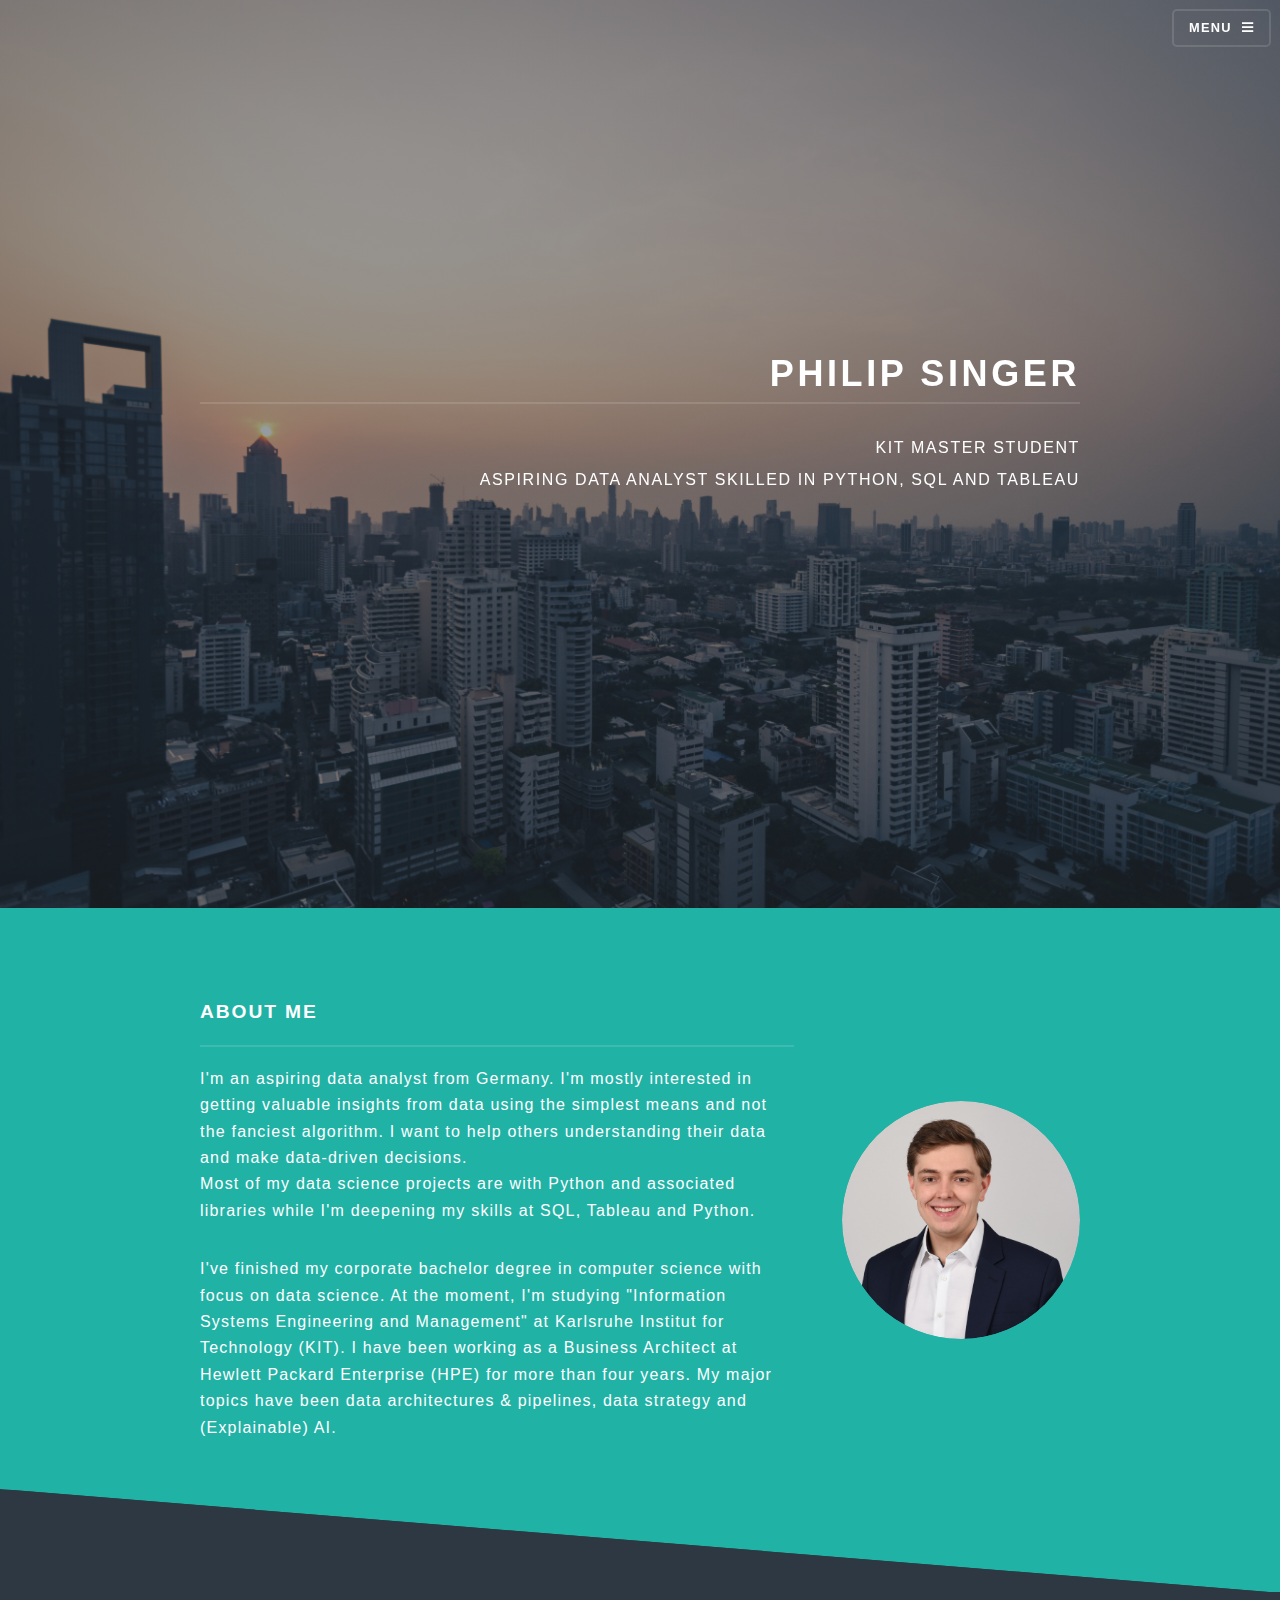
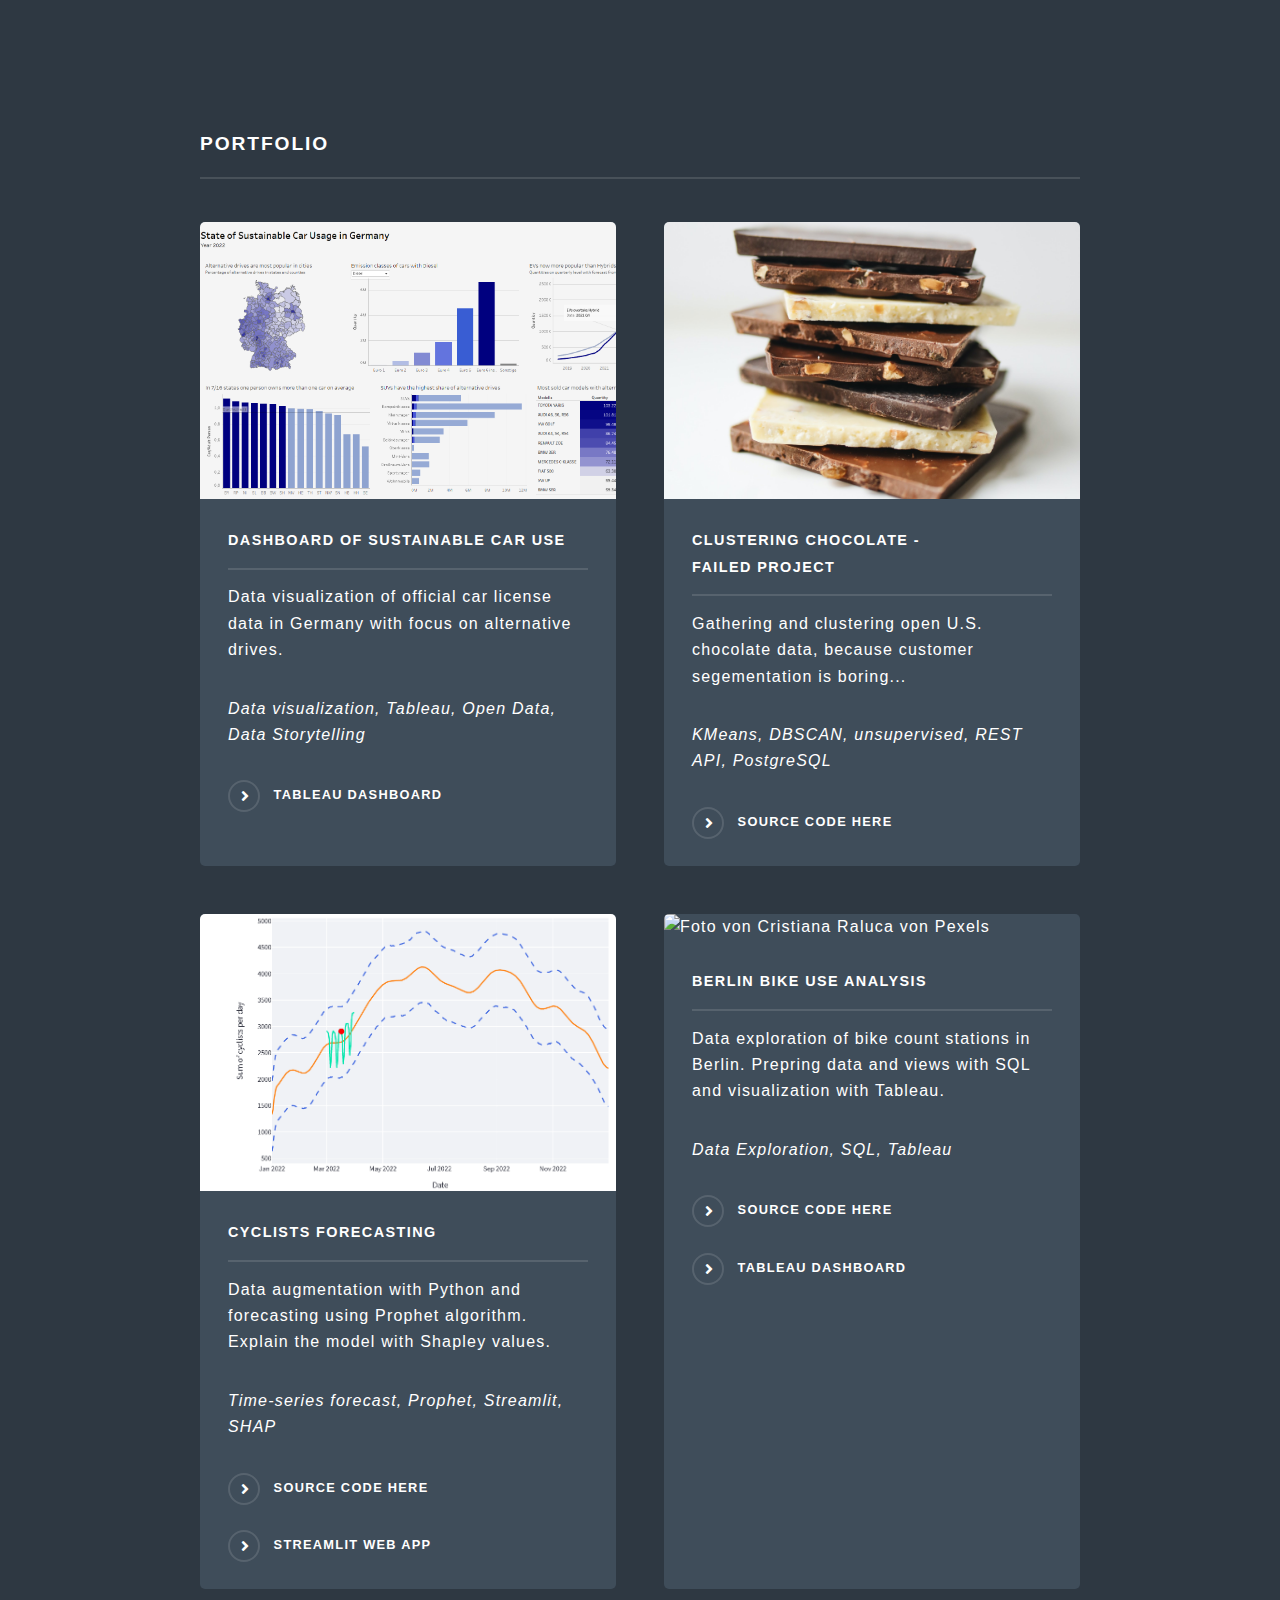
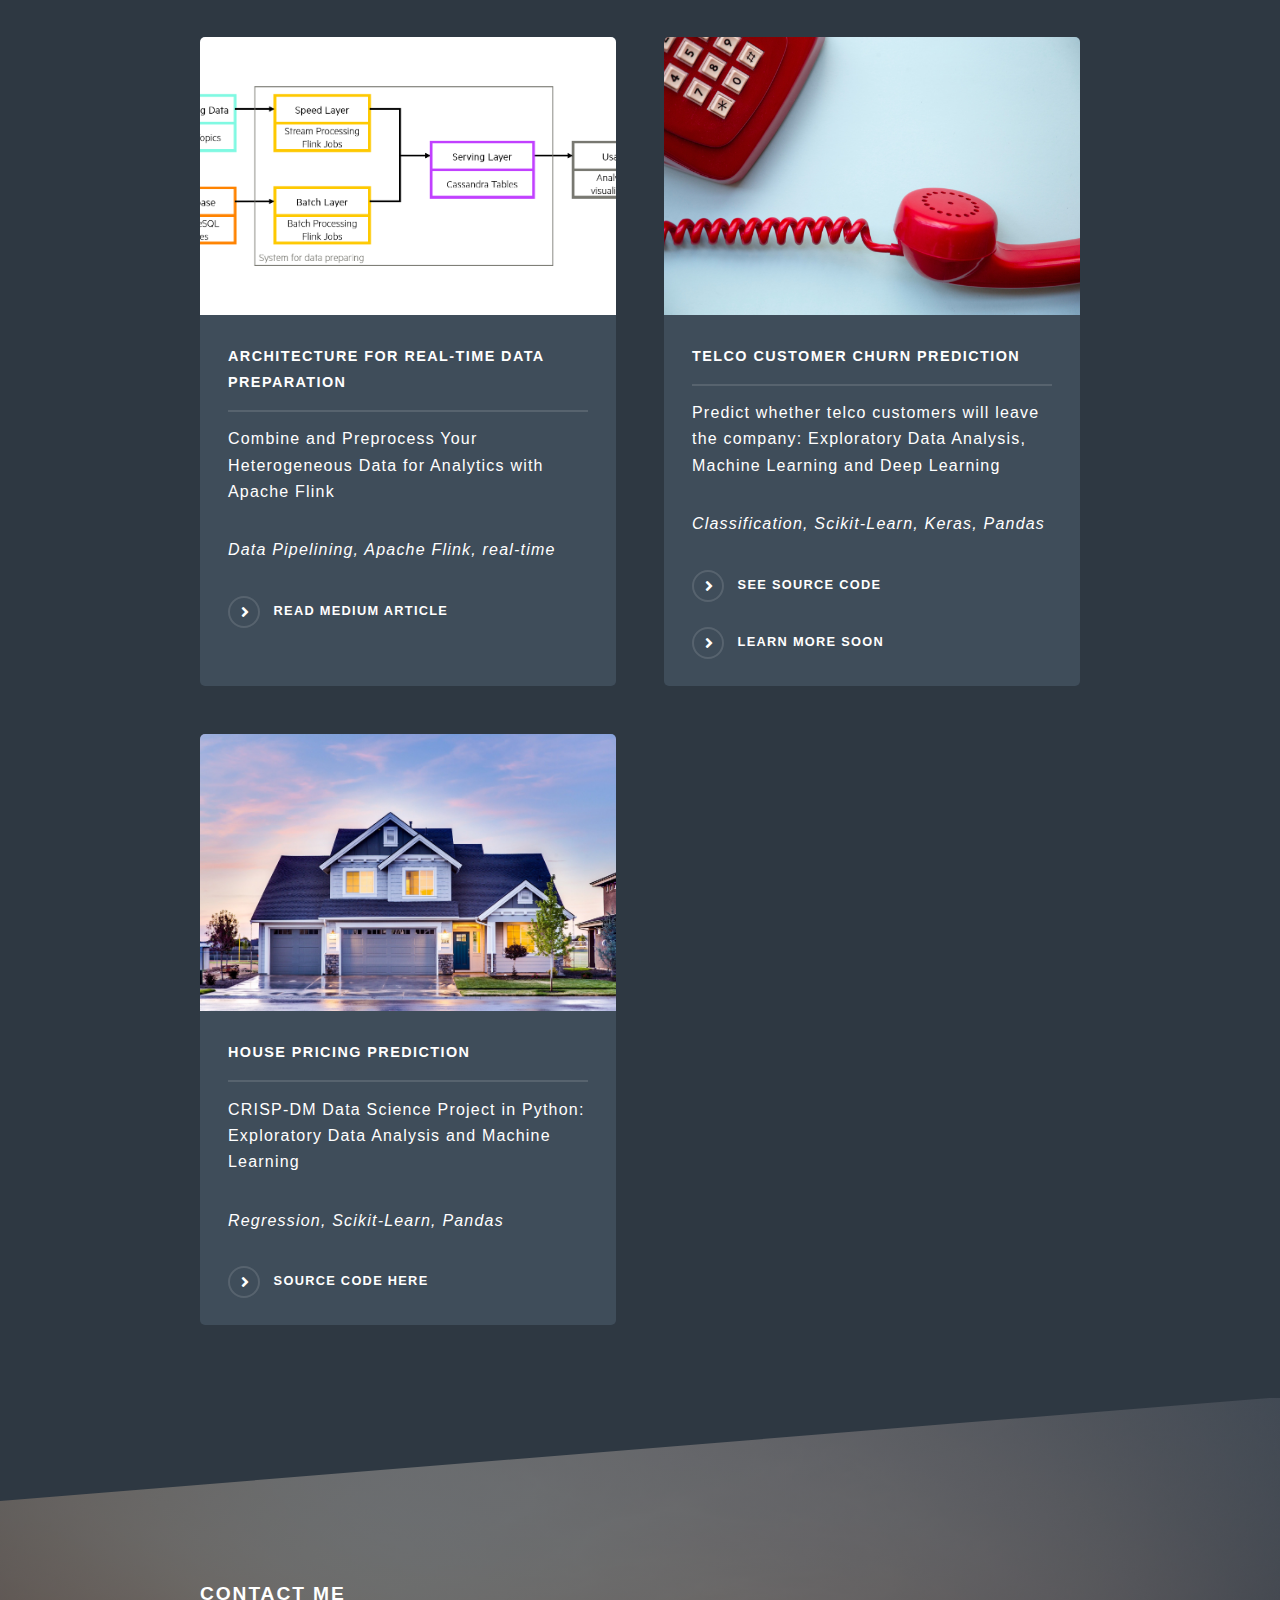
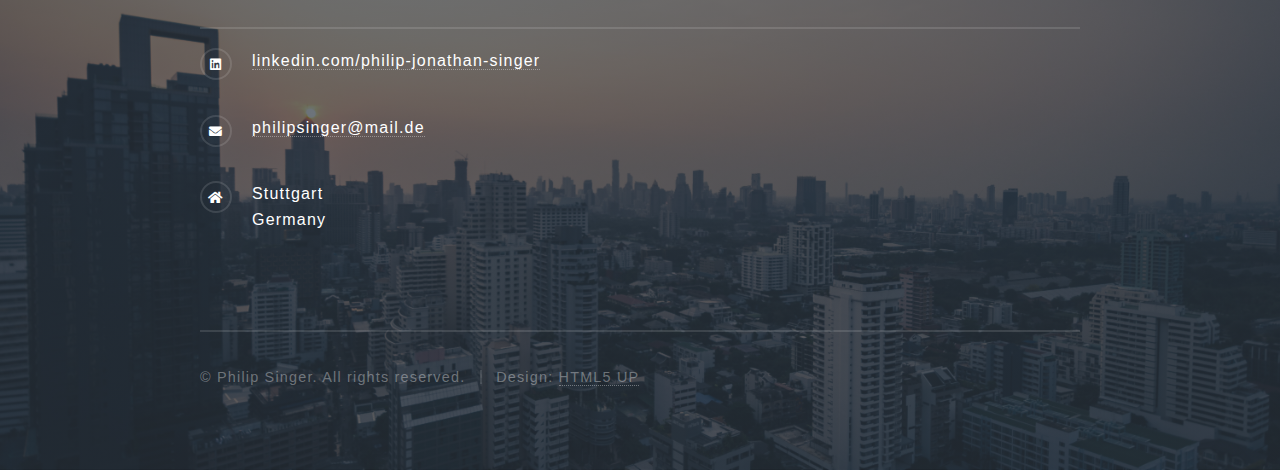
==== commit 75bd105c: "Add Dashboard Project and edit about me text" ====
--- a/index.html
+++ b/index.html
@@ -48,7 +48,7 @@
 							<h2>Philip Singer</h2>
 							<p>KIT Master Student<br>
 							Aspiring Data Analyst skilled in Python, SQL and Tableau</a></p>
-							<p><a href="https://www.linkedin.com/in/philip-jonathan-singer/" class="button">My Resume</a></p>
+							<!-- <p><a href="https://www.linkedin.com/in/philip-jonathan-singer/" class="button">My Resume</a></p> -->
 						</div>
 						<!-- <a href="#one" class="more scrolly">Learn More</a> -->
 					</section>
@@ -63,8 +63,8 @@
 									<div class="content">
 										<h2 class="major">About Me</h2>
 										<p>I'm an aspiring data analyst from Germany. I'm mostly interested in getting valuable insights from data using the simplest means and not the fanciest algorithm. I want to help others understanding their data and make data-driven decisions.<br>
-										Most of my data science projects are with Python and associated libraries and I'm deepening my skills at SQL, Tableau and Python.</p>
-										<p>I've just finished my corporate bachelor degree in computer science with focus on data science. At the moment, I'm studying "Information Systems Engineering and Management" at Karlsruhe Institut for Technology (KIT) in Karlsruhe, Germany. I have been working as a corporate student at Hewlett Packard Enterprise (HPE) for more than three years. My major topics have been data architectures, data pipelining and AI.</p>
+										Most of my data science projects are with Python and associated libraries while I'm deepening my skills at SQL, Tableau and Python.</p>
+										<p>I've finished my corporate bachelor degree in computer science with focus on data science. At the moment, I'm studying "Information Systems Engineering and Management" at Karlsruhe Institut for Technology (KIT). I have been working as a Business Architect at Hewlett Packard Enterprise (HPE) for more than four years. My major topics have been data architectures & pipelines, data strategy and (Explainable) AI.</p>
 									</div>
 								</div>
 							</section>
@@ -100,7 +100,17 @@
 									<!-- <p>Cras mattis ante fermentum, malesuada neque vitae, eleifend erat. Phasellus non pulvinar erat. Fusce tincidunt, nisl eget mattis egestas, purus ipsum consequat orci, sit amet lobortis lorem lacus in tellus. Sed ac elementum arcu. Quisque placerat auctor laoreet.</p> -->
 									<section class="features">
 										<article>
-											<img src="images/pexels-polina-tankilevitch-4110097_copy.jpg" alt="Forecast, picture by Philip Singer" class="image" />
+											<img src="images/Dashboard_car_1.png" alt="Dashboard, picture by Philip Singer" class="image" />
+											<h3 class="major">Dashboard of Sustainable Car Use</h3>
+											<p>Data visualization of official car license data in Germany with focus on alternative drives.</p>
+											<p>
+												<i>Data visualization, Tableau, Open Data, Data Storytelling</i>
+											</p>
+											<a href="https://public.tableau.com/app/profile/philip.singer/viz/StateofSustainableCarUsageinGermany/SustainableCarUsageDashboard?publish=yes" class="special">Tableau Dashboard</a>
+										</article>
+										
+										<article>
+											<img src="images/pexels-polina-tankilevitch-4110097_copy.jpg" alt="By Polina Tankilevitch" class="image" />
 											<h3 class="major">Clustering chocolate -<br>failed project</h3>
 											<p>Gathering and clustering open U.S. chocolate data, because customer segementation is boring...</p>
 											<p>
@@ -126,7 +136,7 @@
 												<i>Data Exploration, SQL, Tableau</i>
 											</p>
 											<a href="https://github.com/phisinger/BerlinBikeCount" class="special">Source Code here</a>
-											<a href="https://public.tableau.com/app/profile/philip.singer/viz/BerlinBikeCount/Dashboard1" class="special">Tableau dashboard</a>
+											<a href="https://public.tableau.com/app/profile/philip.singer/viz/BerlinBikeCount/Dashboard1" class="special">Tableau Dashboard</a>
 										</article>
 										<article>
 											<img src="images/system_preparation.png" alt="Image by author" class="image"/>
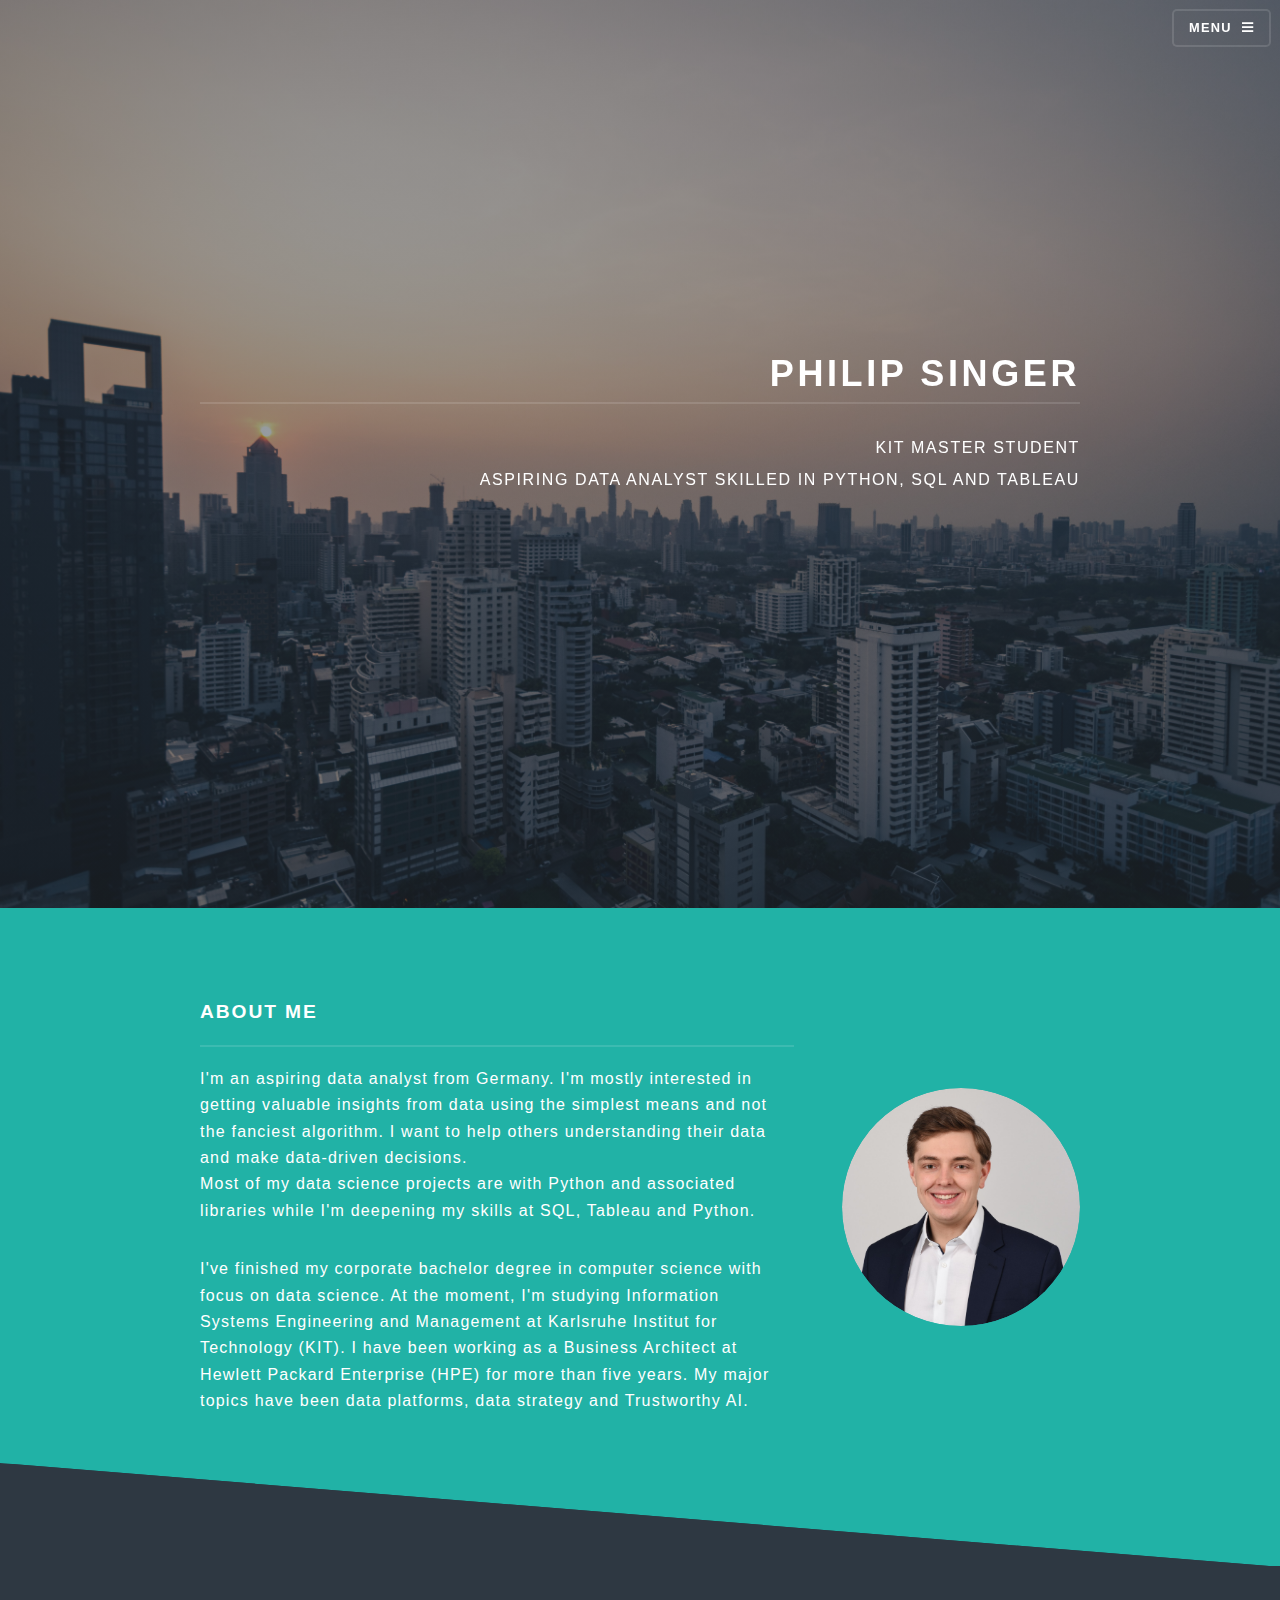
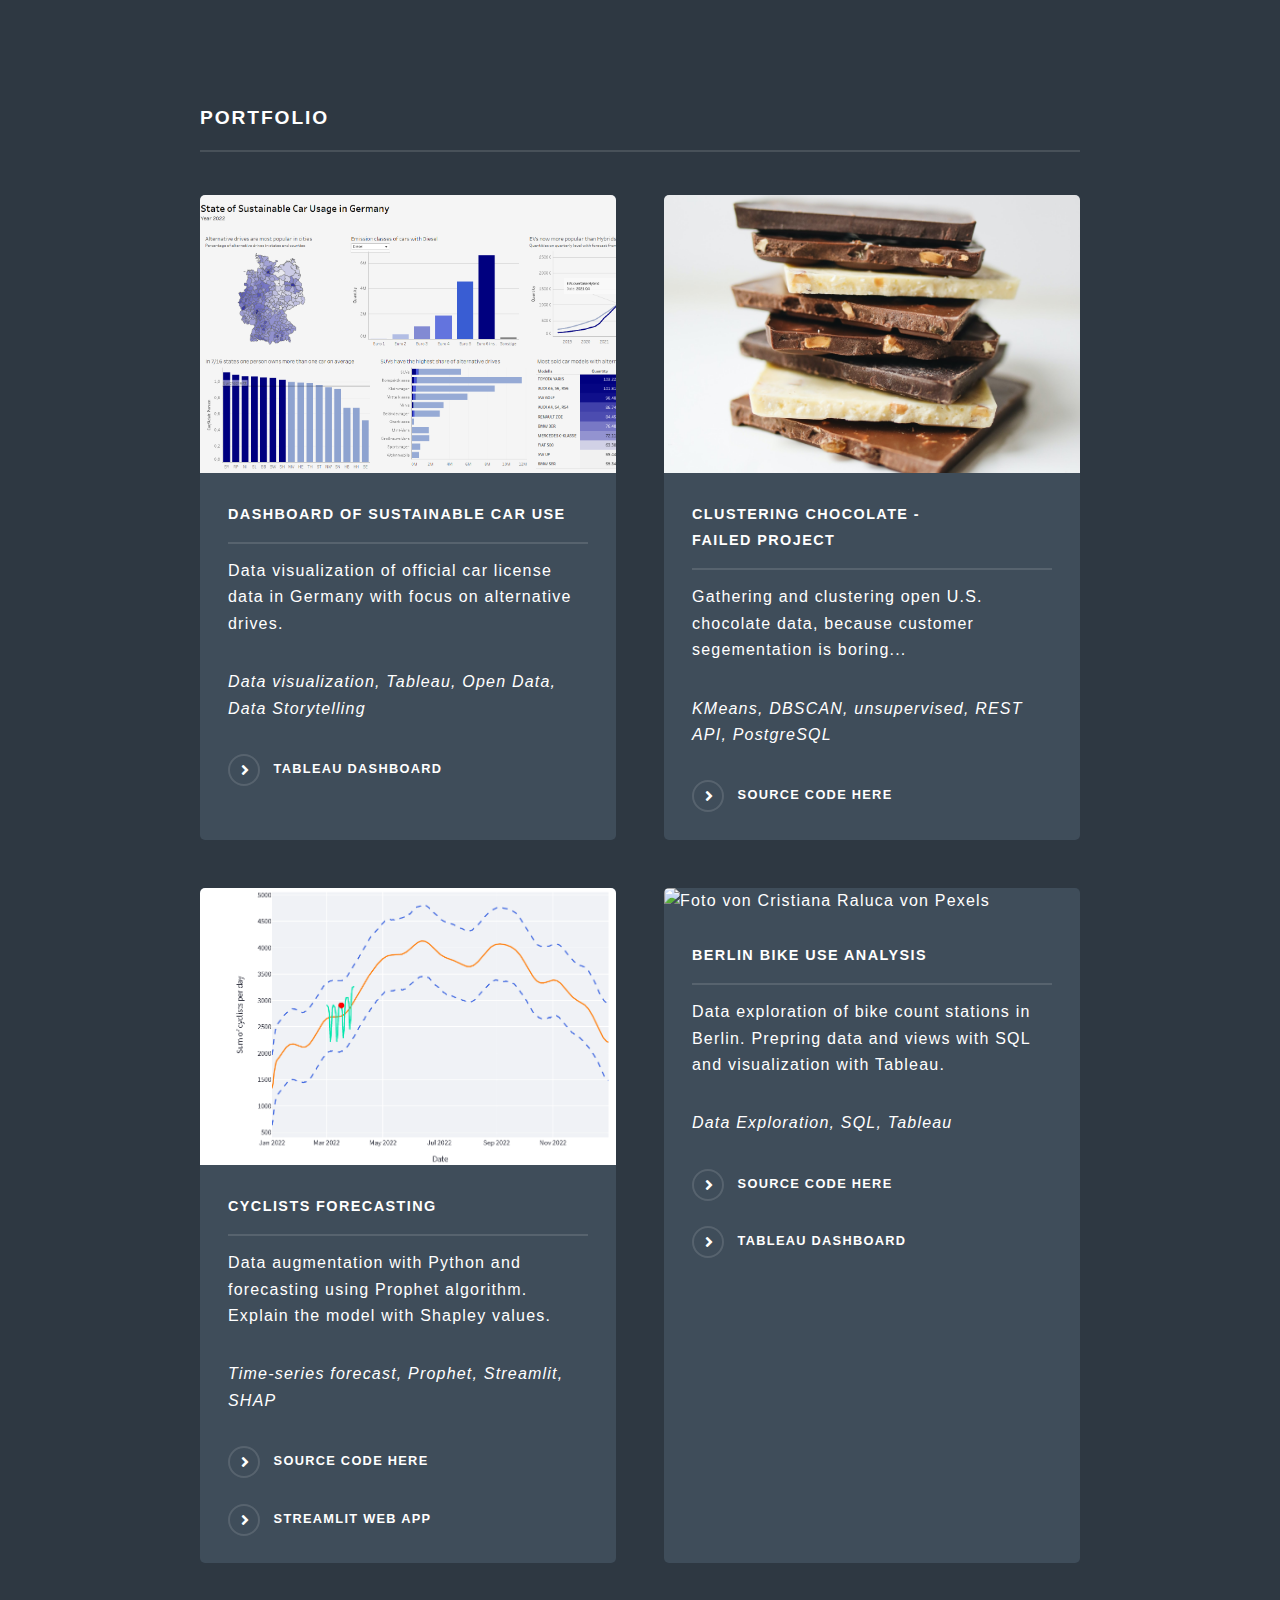
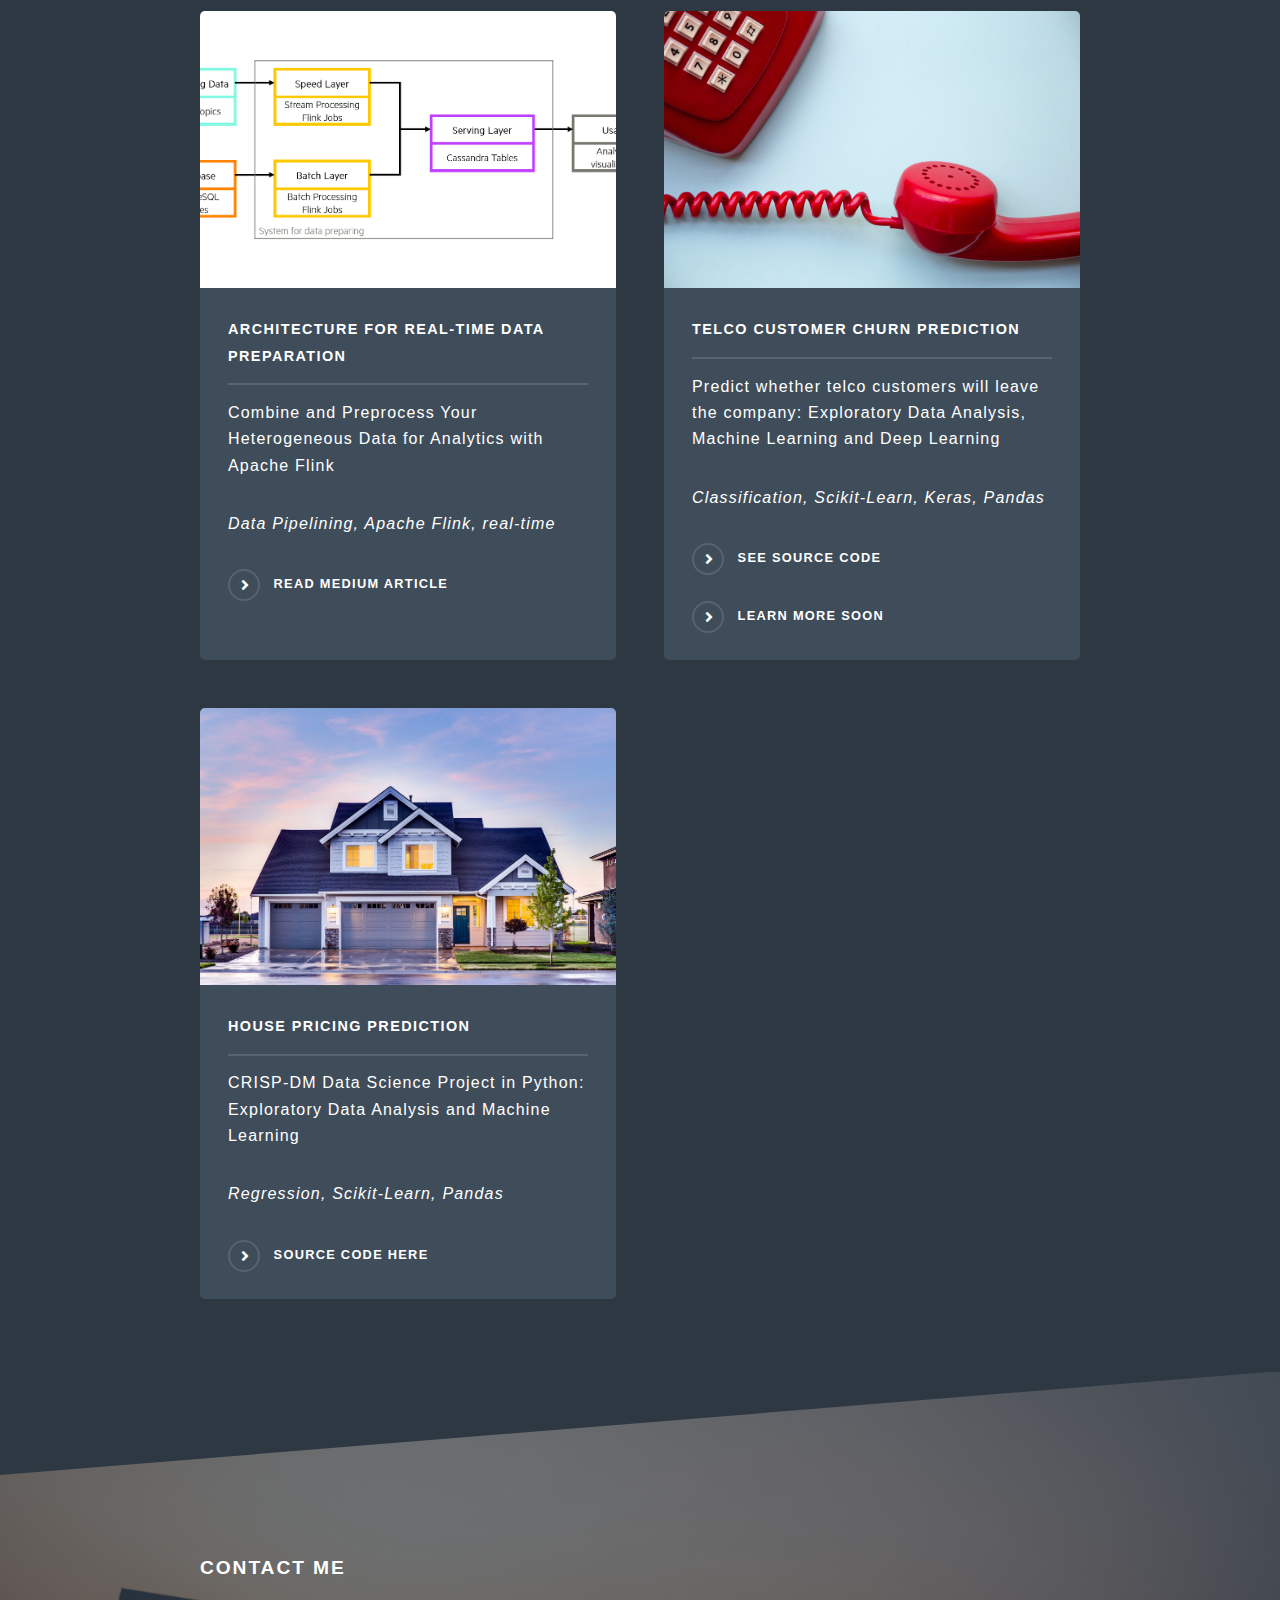
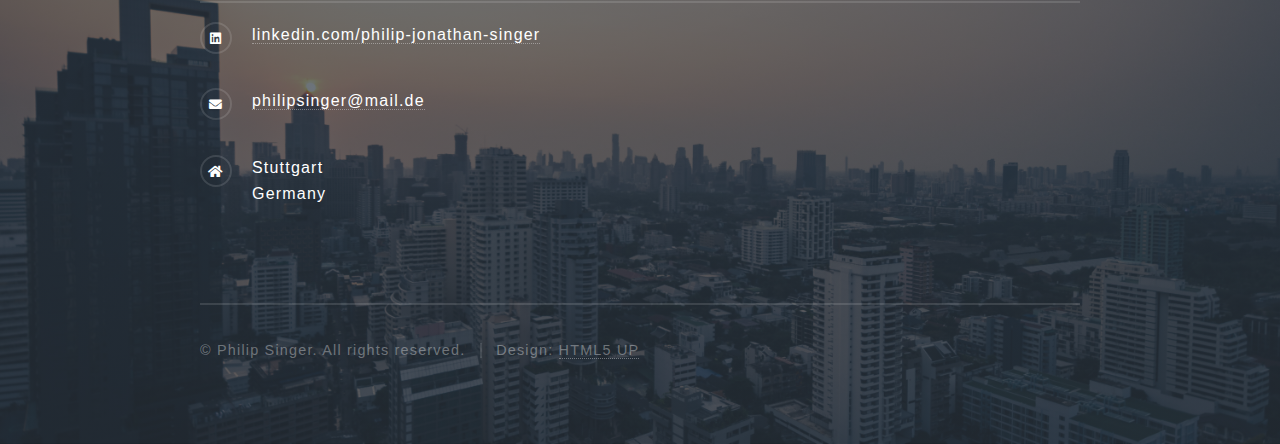
==== commit f1186077: "Update text and readme" ====
--- a/index.html
+++ b/index.html
@@ -1,237 +1,237 @@
-<!DOCTYPE HTML>
-<!--
-	Solid State by HTML5 UP
-	html5up.net | @ajlkn
-	Free for personal and commercial use under the CCA 3.0 license (html5up.net/license)
--->
-<html>
-	<head>
-		<title>Philip Singer Home</title>
-		<meta charset="utf-8" />
-		<meta name="viewport" content="width=device-width, initial-scale=1, user-scalable=no" />
-		<link rel="stylesheet" href="assets/css/main.css" />
-		<noscript><link rel="stylesheet" href="assets/css/noscript.css" /></noscript>
-	</head>
-	<body class="is-preload">
-
-		<!-- Page Wrapper -->
-			<div id="page-wrapper">
-
-				<!-- Header -->
-					<header id="header" class="alt">
-						<h1><a href="index.html">Home</a></h1>
-						<nav>
-							<a href="#menu">Menu</a>
-						</nav>
-					</header>
-
-				<!-- Menu -->
-					<nav id="menu">
-						<div class="inner">
-							<h2>Menu</h2>
-							<ul class="links">
-								<li><a href="index.html">Home</a></li>
-								<li><a href="index.html#one">About me</a></li>
-								<li><a href="index.html#four">Portfolio</a></li>
-								<li><a href="index.html#footer">Contact</a></li>
-								<!-- <li><a href="generic.html">Generic</a></li> -->
-								<li><a href="elements.html">Elements</a></li>
-							</ul>
-							<a href="#" class="close">Close</a>
-						</div>
-					</nav>
-
-				<!-- Banner -->
-					<section id="banner">
-						<div class="inner">
-							<!-- <div class="logo"><span class="icon fa-gem"></span></div> -->
-							<h2>Philip Singer</h2>
-							<p>KIT Master Student<br>
-							Aspiring Data Analyst skilled in Python, SQL and Tableau</a></p>
-							<!-- <p><a href="https://www.linkedin.com/in/philip-jonathan-singer/" class="button">My Resume</a></p> -->
-						</div>
-						<!-- <a href="#one" class="more scrolly">Learn More</a> -->
-					</section>
-
-				<!-- Wrapper -->
-					<section id="wrapper">
-
-						<!-- One -->
-							<section id="one" class="wrapper spotlight style1">
-								<div class="inner">
-									<a href="https://www.linkedin.com/in/philip-jonathan-singer/" class="image"><img src="images/quadrat_weit.jpg" alt="" /></a>
-									<div class="content">
-										<h2 class="major">About Me</h2>
-										<p>I'm an aspiring data analyst from Germany. I'm mostly interested in getting valuable insights from data using the simplest means and not the fanciest algorithm. I want to help others understanding their data and make data-driven decisions.<br>
-										Most of my data science projects are with Python and associated libraries while I'm deepening my skills at SQL, Tableau and Python.</p>
-										<p>I've finished my corporate bachelor degree in computer science with focus on data science. At the moment, I'm studying "Information Systems Engineering and Management" at Karlsruhe Institut for Technology (KIT). I have been working as a Business Architect at Hewlett Packard Enterprise (HPE) for more than four years. My major topics have been data architectures & pipelines, data strategy and (Explainable) AI.</p>
-									</div>
-								</div>
-							</section>
-
-						<!-- Two -->
-							<!-- <section id="two" class="wrapper alt spotlight style2">
-								<div class="inner">
-									<a href="#" class="image"><img src="images/pic02.jpg" alt="" /></a>
-									<div class="content">
-										<h2 class="major">Tempus adipiscing</h2>
-										<p>Lorem ipsum dolor sit amet, etiam lorem adipiscing elit. Cras turpis ante, nullam sit amet turpis non, sollicitudin posuere urna. Mauris id tellus arcu. Nunc vehicula id nulla dignissim dapibus. Nullam ultrices, neque et faucibus viverra, ex nulla cursus.</p>
-										<a href="#" class="special">Learn more</a>
-									</div>
-								</div>
-							</section> -->
-
-						<!-- Three -->
-							<!-- <section id="three" class="wrapper spotlight style3">
-								<div class="inner">
-									<a href="#" class="image"><img src="images/pic03.jpg" alt="" /></a>
-									<div class="content">
-										<h2 class="major">Nullam dignissim</h2>
-										<p>Lorem ipsum dolor sit amet, etiam lorem adipiscing elit. Cras turpis ante, nullam sit amet turpis non, sollicitudin posuere urna. Mauris id tellus arcu. Nunc vehicula id nulla dignissim dapibus. Nullam ultrices, neque et faucibus viverra, ex nulla cursus.</p>
-										<a href="#" class="special">Learn more</a>
-									</div>
-								</div>
-							</section> -->
-
-						<!-- Four -->
-							<section id="four" class="wrapper alt style1">
-								<div class="inner">
-									<h2 class="major">Portfolio</h2>
-									<!-- <p>Cras mattis ante fermentum, malesuada neque vitae, eleifend erat. Phasellus non pulvinar erat. Fusce tincidunt, nisl eget mattis egestas, purus ipsum consequat orci, sit amet lobortis lorem lacus in tellus. Sed ac elementum arcu. Quisque placerat auctor laoreet.</p> -->
-									<section class="features">
-										<article>
-											<img src="images/Dashboard_car_1.png" alt="Dashboard, picture by Philip Singer" class="image" />
-											<h3 class="major">Dashboard of Sustainable Car Use</h3>
-											<p>Data visualization of official car license data in Germany with focus on alternative drives.</p>
-											<p>
-												<i>Data visualization, Tableau, Open Data, Data Storytelling</i>
-											</p>
-											<a href="https://public.tableau.com/app/profile/philip.singer/viz/StateofSustainableCarUsageinGermany/SustainableCarUsageDashboard?publish=yes" class="special">Tableau Dashboard</a>
-										</article>
-										
-										<article>
-											<img src="images/pexels-polina-tankilevitch-4110097_copy.jpg" alt="By Polina Tankilevitch" class="image" />
-											<h3 class="major">Clustering chocolate -<br>failed project</h3>
-											<p>Gathering and clustering open U.S. chocolate data, because customer segementation is boring...</p>
-											<p>
-												<i>KMeans, DBSCAN, unsupervised, REST API, PostgreSQL</i>
-											</p>
-											<a href="https://github.com/phisinger/Chocolate-clustering" class="special">Source Code here</a>
-										</article>
-										<article>
-											<img src="images/cyclists_forecast.png" alt="Forecast, picture by Philip Singer" class="image" />
-											<h3 class="major">Cyclists Forecasting</h3>
-											<p>Data augmentation with Python and forecasting using Prophet algorithm. Explain the model with Shapley values.</p>
-											<p>
-												<i>Time-series forecast, Prophet, Streamlit, SHAP</i>
-											</p>
-											<a href="https://github.com/phisinger/BerlinBikeCount" class="special">Source Code here</a>
-											<a href="https://share.streamlit.io/phisinger/berlinbikecount-website/src/streamlit_app.py" class="special">Streamlit Web App</a>
-										</article>
-										<article>
-											<img src="images/pexels-cristiana-raluca-686230.jpg" alt="Foto von Cristiana Raluca von Pexels" class="image" />
-											<h3 class="major">Berlin bike use analysis</h3>
-											<p>Data exploration of bike count stations in Berlin. Prepring data and views with SQL and visualization with Tableau.</p>
-											<p>
-												<i>Data Exploration, SQL, Tableau</i>
-											</p>
-											<a href="https://github.com/phisinger/BerlinBikeCount" class="special">Source Code here</a>
-											<a href="https://public.tableau.com/app/profile/philip.singer/viz/BerlinBikeCount/Dashboard1" class="special">Tableau Dashboard</a>
-										</article>
-										<article>
-											<img src="images/system_preparation.png" alt="Image by author" class="image"/>
-											<h3 class="major">Architecture for real-time Data Preparation</h3>
-											<p>Combine and Preprocess Your Heterogeneous Data for Analytics with Apache Flink</p>
-											<p>
-												<i>Data Pipelining, Apache Flink, real-time</i>
-											</p>
-											<a href="https://towardsdatascience.com/combine-and-preprocess-your-heterogeneous-data-for-analytics-with-apache-flink-518a66425850" class="special">Read Medium article</a>
-											<!-- <a href="" class="special">Tableau coming soon</a> -->
-										</article>
-										<article>
-											<img src="images/telephone2.jpg" alt="" class="image"/>
-											<h3 class="major">Telco customer churn Prediction</h3>
-											<p>Predict whether telco customers will leave the company: Exploratory Data Analysis, Machine Learning and Deep Learning</p>
-											<p><i>Classification, Scikit-Learn, Keras, Pandas</i></p>
-											<a href="https://github.com/phisinger/Predict-telco-churn" class="special">See source code</a>
-											<a href="#" class="special">Learn more soon</a>
-										</article>
-										<article>
-											<img src="images/house-1836070_1920.jpg" alt="" class="image"/>
-											<h3 class="major">House pricing prediction</h3>
-											<p>CRISP-DM Data Science Project in Python: Exploratory Data Analysis and Machine Learning</p>
-											<p>
-												<i>Regression, Scikit-Learn, Pandas</i>
-											</p>
-											<a href="https://github.com/phisinger/DS-house-pricing" class="special">source code here</a>
-										</article>
-										
-										<!--<article>
-											<a href="#" class="image"><img src="images/pic07.jpg" alt="" /></a>
-											<h3 class="major">Fusce consequat</h3>
-											<p>Lorem ipsum dolor sit amet, consectetur adipiscing vehicula id nulla dignissim dapibus ultrices.</p>
-											<a href="#" class="special">Learn more</a>
-										</article> -->
-									</section>
-									<!-- <ul class="actions">
-										<li><a href="#" class="button">Browse All</a></li>
-									</ul> -->
-								</div>
-							</section>
-
-					</section>
-
-				<!-- Footer -->
-					<section id="footer">
-						<div class="inner">
-							<h2 class="major">Contact Me</h2>
-							<!-- <p>Cras mattis ante fermentum, malesuada neque vitae, eleifend erat. Phasellus non pulvinar erat. Fusce tincidunt, nisl eget mattis egestas, purus ipsum consequat orci, sit amet lobortis lorem lacus in tellus. Sed ac elementum arcu. Quisque placerat auctor laoreet.</p> -->
-							<!-- <form method="post" action="#">
-								<div class="fields">
-									<div class="field">
-										<label for="name">Name</label>
-										<input type="text" name="name" id="name" />
-									</div>
-									<div class="field">
-										<label for="email">Email</label>
-										<input type="email" name="email" id="email" />
-									</div>
-									<div class="field">
-										<label for="message">Message</label>
-										<textarea name="message" id="message" rows="4"></textarea>
-									</div>
-								</div>
-								<ul class="actions">
-									<li><input type="submit" value="Send Message" /></li>
-								</ul>
-							</form> -->
-							<ul class="contact">
-								<!-- <li class="icon solid fa-phone">(000) 000-0000</li> -->
-								<li class="icon brands fa-linkedin"><a href="https://www.linkedin.com/in/philip-jonathan-singer/">linkedin.com/philip-jonathan-singer</a></li>
-								<li class="icon solid fa-envelope"><a href="mailto:philipsinger@mail.de">philipsinger@mail.de</a></li>
-								<!-- <li class="icon brands fa-twitter"><a href="#">twitter.com/untitled-tld</a></li> -->
-								<!-- <li class="icon brands fa-facebook-f"><a href="#">facebook.com/untitled-tld</a></li> -->
-								<!-- <li class="icon brands fa-instagram"><a href="#">instagram.com/untitled-tld</a></li> -->
-								<li class="icon solid fa-home">
-									Stuttgart <br>
-									Germany
-								</li>
-							</ul>
-							<ul class="copyright">
-								<li>&copy; Philip Singer. All rights reserved.</li><li>Design: <a href="http://html5up.net">HTML5 UP</a></li>
-							</ul>
-						</div>
-					</section>
-
-			</div>
-
-		<!-- Scripts -->
-			<script src="assets/js/jquery.min.js"></script>
-			<script src="assets/js/jquery.scrollex.min.js"></script>
-			<script src="assets/js/browser.min.js"></script>
-			<script src="assets/js/breakpoints.min.js"></script>
-			<script src="assets/js/util.js"></script>
-			<script src="assets/js/main.js"></script>
-
-	</body>
+<!DOCTYPE HTML>
+<!--
+	Solid State by HTML5 UP
+	html5up.net | @ajlkn
+	Free for personal and commercial use under the CCA 3.0 license (html5up.net/license)
+-->
+<html>
+	<head>
+		<title>Philip Singer Home</title>
+		<meta charset="utf-8" />
+		<meta name="viewport" content="width=device-width, initial-scale=1, user-scalable=no" />
+		<link rel="stylesheet" href="assets/css/main.css" />
+		<noscript><link rel="stylesheet" href="assets/css/noscript.css" /></noscript>
+	</head>
+	<body class="is-preload">
+
+		<!-- Page Wrapper -->
+			<div id="page-wrapper">
+
+				<!-- Header -->
+					<header id="header" class="alt">
+						<h1><a href="index.html">Home</a></h1>
+						<nav>
+							<a href="#menu">Menu</a>
+						</nav>
+					</header>
+
+				<!-- Menu -->
+					<nav id="menu">
+						<div class="inner">
+							<h2>Menu</h2>
+							<ul class="links">
+								<li><a href="index.html">Home</a></li>
+								<li><a href="index.html#one">About me</a></li>
+								<li><a href="index.html#four">Portfolio</a></li>
+								<li><a href="index.html#footer">Contact</a></li>
+								<!-- <li><a href="generic.html">Generic</a></li> -->
+								<li><a href="elements.html">Elements</a></li>
+							</ul>
+							<a href="#" class="close">Close</a>
+						</div>
+					</nav>
+
+				<!-- Banner -->
+					<section id="banner">
+						<div class="inner">
+							<!-- <div class="logo"><span class="icon fa-gem"></span></div> -->
+							<h2>Philip Singer</h2>
+							<p>KIT Master Student<br>
+							Aspiring Data Analyst skilled in Python, SQL and Tableau</a></p>
+							<!-- <p><a href="https://www.linkedin.com/in/philip-jonathan-singer/" class="button">My Resume</a></p> -->
+						</div>
+						<!-- <a href="#one" class="more scrolly">Learn More</a> -->
+					</section>
+
+				<!-- Wrapper -->
+					<section id="wrapper">
+
+						<!-- One -->
+							<section id="one" class="wrapper spotlight style1">
+								<div class="inner">
+									<a href="https://www.linkedin.com/in/philip-jonathan-singer/" class="image"><img src="images/quadrat_weit.jpg" alt="" /></a>
+									<div class="content">
+										<h2 class="major">About Me</h2>
+										<p>I'm an aspiring data analyst from Germany. I'm mostly interested in getting valuable insights from data using the simplest means and not the fanciest algorithm. I want to help others understanding their data and make data-driven decisions.<br>
+										Most of my data science projects are with Python and associated libraries while I'm deepening my skills at SQL, Tableau and Python.</p>
+										<p>I've finished my corporate bachelor degree in computer science with focus on data science. At the moment, I'm studying Information Systems Engineering and Management at Karlsruhe Institut for Technology (KIT). I have been working as a Business Architect at Hewlett Packard Enterprise (HPE) for more than five years. My major topics have been data platforms, data strategy and Trustworthy AI.</p>
+									</div>
+								</div>
+							</section>
+
+						<!-- Two -->
+							<!-- <section id="two" class="wrapper alt spotlight style2">
+								<div class="inner">
+									<a href="#" class="image"><img src="images/pic02.jpg" alt="" /></a>
+									<div class="content">
+										<h2 class="major">Tempus adipiscing</h2>
+										<p>Lorem ipsum dolor sit amet, etiam lorem adipiscing elit. Cras turpis ante, nullam sit amet turpis non, sollicitudin posuere urna. Mauris id tellus arcu. Nunc vehicula id nulla dignissim dapibus. Nullam ultrices, neque et faucibus viverra, ex nulla cursus.</p>
+										<a href="#" class="special">Learn more</a>
+									</div>
+								</div>
+							</section> -->
+
+						<!-- Three -->
+							<!-- <section id="three" class="wrapper spotlight style3">
+								<div class="inner">
+									<a href="#" class="image"><img src="images/pic03.jpg" alt="" /></a>
+									<div class="content">
+										<h2 class="major">Nullam dignissim</h2>
+										<p>Lorem ipsum dolor sit amet, etiam lorem adipiscing elit. Cras turpis ante, nullam sit amet turpis non, sollicitudin posuere urna. Mauris id tellus arcu. Nunc vehicula id nulla dignissim dapibus. Nullam ultrices, neque et faucibus viverra, ex nulla cursus.</p>
+										<a href="#" class="special">Learn more</a>
+									</div>
+								</div>
+							</section> -->
+
+						<!-- Four -->
+							<section id="four" class="wrapper alt style1">
+								<div class="inner">
+									<h2 class="major">Portfolio</h2>
+									<!-- <p>Cras mattis ante fermentum, malesuada neque vitae, eleifend erat. Phasellus non pulvinar erat. Fusce tincidunt, nisl eget mattis egestas, purus ipsum consequat orci, sit amet lobortis lorem lacus in tellus. Sed ac elementum arcu. Quisque placerat auctor laoreet.</p> -->
+									<section class="features">
+										<article>
+											<img src="images/Dashboard_car_1.png" alt="Dashboard, picture by Philip Singer" class="image" />
+											<h3 class="major">Dashboard of Sustainable Car Use</h3>
+											<p>Data visualization of official car license data in Germany with focus on alternative drives.</p>
+											<p>
+												<i>Data visualization, Tableau, Open Data, Data Storytelling</i>
+											</p>
+											<a href="https://public.tableau.com/app/profile/philip.singer/viz/StateofSustainableCarUsageinGermany/SustainableCarUsageDashboard?publish=yes" class="special">Tableau Dashboard</a>
+										</article>
+										
+										<article>
+											<img src="images/pexels-polina-tankilevitch-4110097_copy.jpg" alt="By Polina Tankilevitch" class="image" />
+											<h3 class="major">Clustering chocolate -<br>failed project</h3>
+											<p>Gathering and clustering open U.S. chocolate data, because customer segementation is boring...</p>
+											<p>
+												<i>KMeans, DBSCAN, unsupervised, REST API, PostgreSQL</i>
+											</p>
+											<a href="https://github.com/phisinger/Chocolate-clustering" class="special">Source Code here</a>
+										</article>
+										<article>
+											<img src="images/cyclists_forecast.png" alt="Forecast, picture by Philip Singer" class="image" />
+											<h3 class="major">Cyclists Forecasting</h3>
+											<p>Data augmentation with Python and forecasting using Prophet algorithm. Explain the model with Shapley values.</p>
+											<p>
+												<i>Time-series forecast, Prophet, Streamlit, SHAP</i>
+											</p>
+											<a href="https://github.com/phisinger/BerlinBikeCount" class="special">Source Code here</a>
+											<a href="https://share.streamlit.io/phisinger/berlinbikecount-website/src/streamlit_app.py" class="special">Streamlit Web App</a>
+										</article>
+										<article>
+											<img src="images/pexels-cristiana-raluca-686230.jpg" alt="Foto von Cristiana Raluca von Pexels" class="image" />
+											<h3 class="major">Berlin bike use analysis</h3>
+											<p>Data exploration of bike count stations in Berlin. Prepring data and views with SQL and visualization with Tableau.</p>
+											<p>
+												<i>Data Exploration, SQL, Tableau</i>
+											</p>
+											<a href="https://github.com/phisinger/BerlinBikeCount" class="special">Source Code here</a>
+											<a href="https://public.tableau.com/app/profile/philip.singer/viz/BerlinBikeCount/Dashboard1" class="special">Tableau Dashboard</a>
+										</article>
+										<article>
+											<img src="images/system_preparation.png" alt="Image by author" class="image"/>
+											<h3 class="major">Architecture for real-time Data Preparation</h3>
+											<p>Combine and Preprocess Your Heterogeneous Data for Analytics with Apache Flink</p>
+											<p>
+												<i>Data Pipelining, Apache Flink, real-time</i>
+											</p>
+											<a href="https://towardsdatascience.com/combine-and-preprocess-your-heterogeneous-data-for-analytics-with-apache-flink-518a66425850" class="special">Read Medium article</a>
+											<!-- <a href="" class="special">Tableau coming soon</a> -->
+										</article>
+										<article>
+											<img src="images/telephone2.jpg" alt="" class="image"/>
+											<h3 class="major">Telco customer churn Prediction</h3>
+											<p>Predict whether telco customers will leave the company: Exploratory Data Analysis, Machine Learning and Deep Learning</p>
+											<p><i>Classification, Scikit-Learn, Keras, Pandas</i></p>
+											<a href="https://github.com/phisinger/Predict-telco-churn" class="special">See source code</a>
+											<a href="#" class="special">Learn more soon</a>
+										</article>
+										<article>
+											<img src="images/house-1836070_1920.jpg" alt="" class="image"/>
+											<h3 class="major">House pricing prediction</h3>
+											<p>CRISP-DM Data Science Project in Python: Exploratory Data Analysis and Machine Learning</p>
+											<p>
+												<i>Regression, Scikit-Learn, Pandas</i>
+											</p>
+											<a href="https://github.com/phisinger/DS-house-pricing" class="special">source code here</a>
+										</article>
+										
+										<!--<article>
+											<a href="#" class="image"><img src="images/pic07.jpg" alt="" /></a>
+											<h3 class="major">Fusce consequat</h3>
+											<p>Lorem ipsum dolor sit amet, consectetur adipiscing vehicula id nulla dignissim dapibus ultrices.</p>
+											<a href="#" class="special">Learn more</a>
+										</article> -->
+									</section>
+									<!-- <ul class="actions">
+										<li><a href="#" class="button">Browse All</a></li>
+									</ul> -->
+								</div>
+							</section>
+
+					</section>
+
+				<!-- Footer -->
+					<section id="footer">
+						<div class="inner">
+							<h2 class="major">Contact Me</h2>
+							<!-- <p>Cras mattis ante fermentum, malesuada neque vitae, eleifend erat. Phasellus non pulvinar erat. Fusce tincidunt, nisl eget mattis egestas, purus ipsum consequat orci, sit amet lobortis lorem lacus in tellus. Sed ac elementum arcu. Quisque placerat auctor laoreet.</p> -->
+							<!-- <form method="post" action="#">
+								<div class="fields">
+									<div class="field">
+										<label for="name">Name</label>
+										<input type="text" name="name" id="name" />
+									</div>
+									<div class="field">
+										<label for="email">Email</label>
+										<input type="email" name="email" id="email" />
+									</div>
+									<div class="field">
+										<label for="message">Message</label>
+										<textarea name="message" id="message" rows="4"></textarea>
+									</div>
+								</div>
+								<ul class="actions">
+									<li><input type="submit" value="Send Message" /></li>
+								</ul>
+							</form> -->
+							<ul class="contact">
+								<!-- <li class="icon solid fa-phone">(000) 000-0000</li> -->
+								<li class="icon brands fa-linkedin"><a href="https://www.linkedin.com/in/philip-jonathan-singer/">linkedin.com/philip-jonathan-singer</a></li>
+								<li class="icon solid fa-envelope"><a href="mailto:philipsinger&commat;mail&period;de">philipsinger&commat;mail&period;de</a></li>
+								<!-- <li class="icon brands fa-twitter"><a href="#">twitter.com/untitled-tld</a></li> -->
+								<!-- <li class="icon brands fa-facebook-f"><a href="#">facebook.com/untitled-tld</a></li> -->
+								<!-- <li class="icon brands fa-instagram"><a href="#">instagram.com/untitled-tld</a></li> -->
+								<li class="icon solid fa-home">
+									Stuttgart <br>
+									Germany
+								</li>
+							</ul>
+							<ul class="copyright">
+								<li>&copy; Philip Singer. All rights reserved.</li><li>Design: <a href="http://html5up.net">HTML5 UP</a></li>
+							</ul>
+						</div>
+					</section>
+
+			</div>
+
+		<!-- Scripts -->
+			<script src="assets/js/jquery.min.js"></script>
+			<script src="assets/js/jquery.scrollex.min.js"></script>
+			<script src="assets/js/browser.min.js"></script>
+			<script src="assets/js/breakpoints.min.js"></script>
+			<script src="assets/js/util.js"></script>
+			<script src="assets/js/main.js"></script>
+
+	</body>
 </html>--- a/assets/css/noscript.css
+++ b/assets/css/noscript.css
@@ -1,7 +1,7 @@
-/*
-	Solid State by HTML5 UP
-	html5up.net | @ajlkn
-	Free for personal and commercial use under the CCA 3.0 license (html5up.net/license)
+/*
+	Solid State by HTML5 UP
+	html5up.net | @ajlkn
+	Free for personal and commercial use under the CCA 3.0 license (html5up.net/license)
 */
 
 /* Banner */
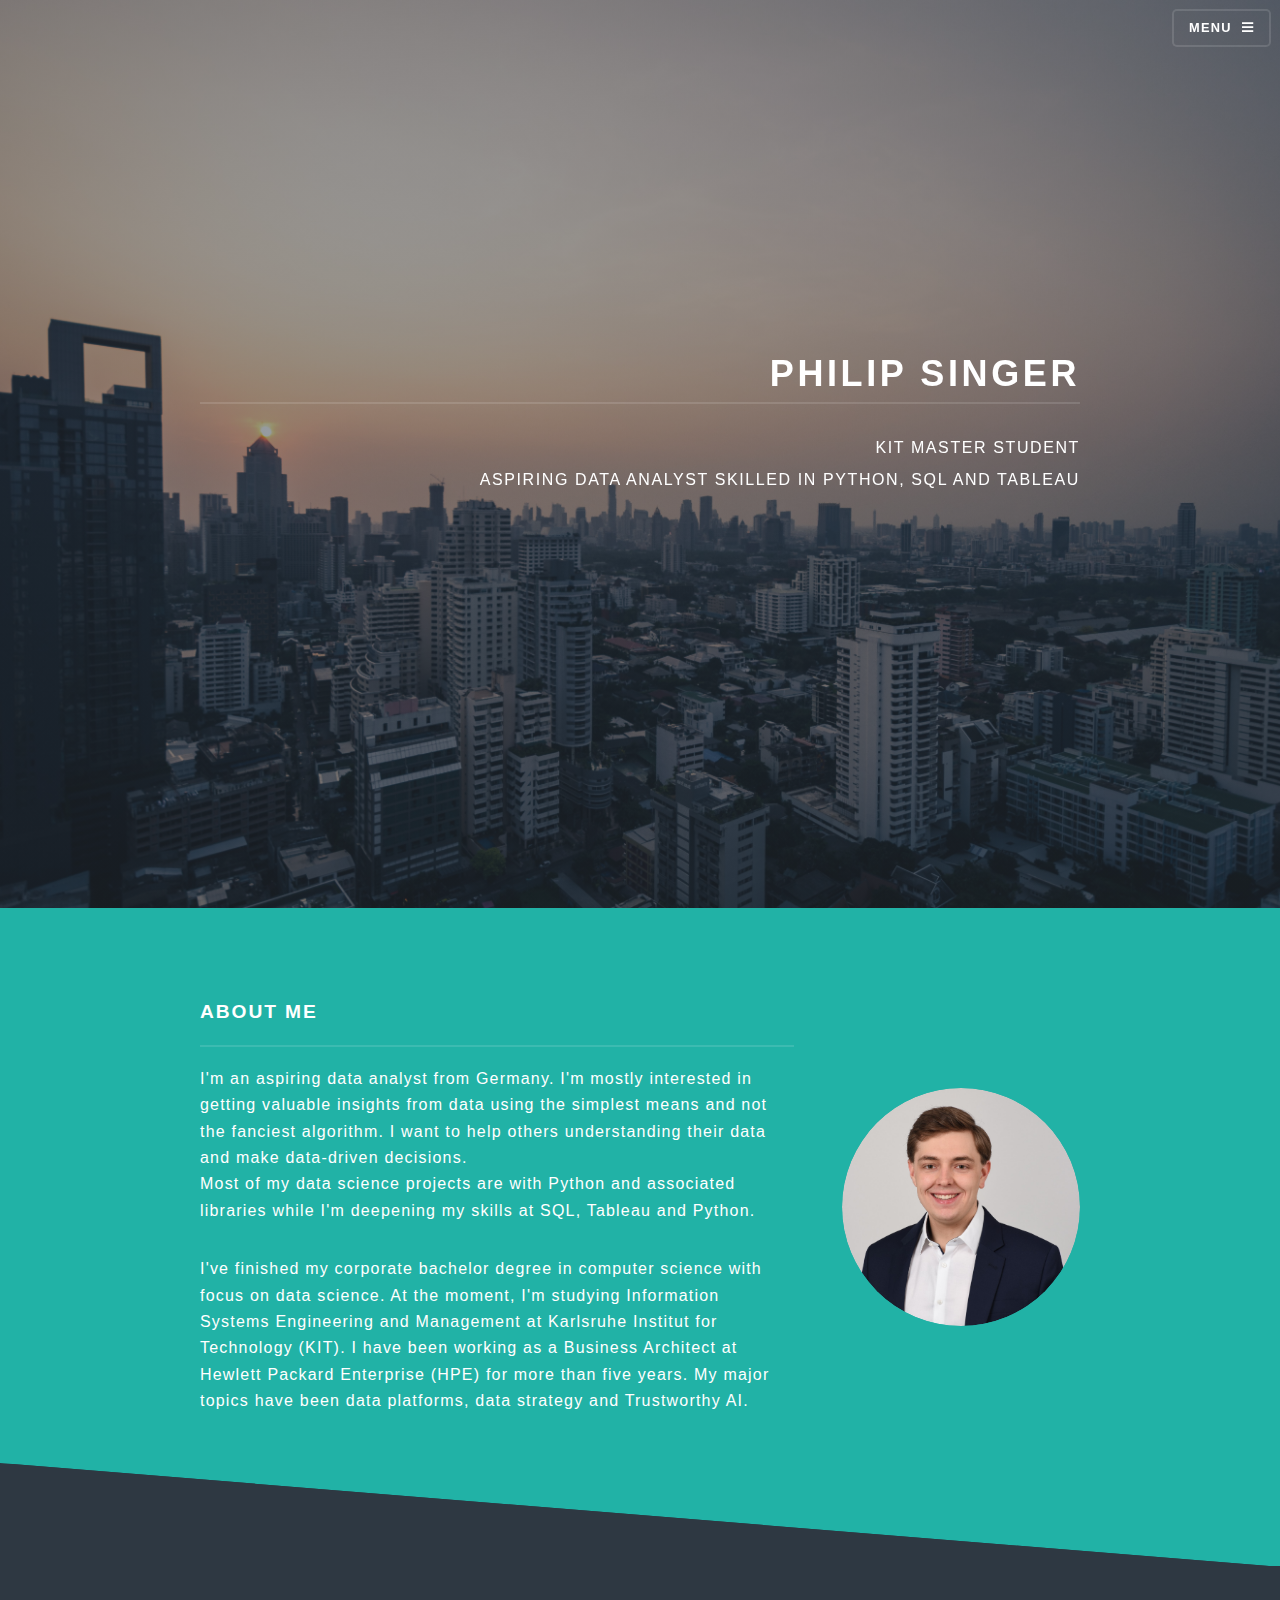
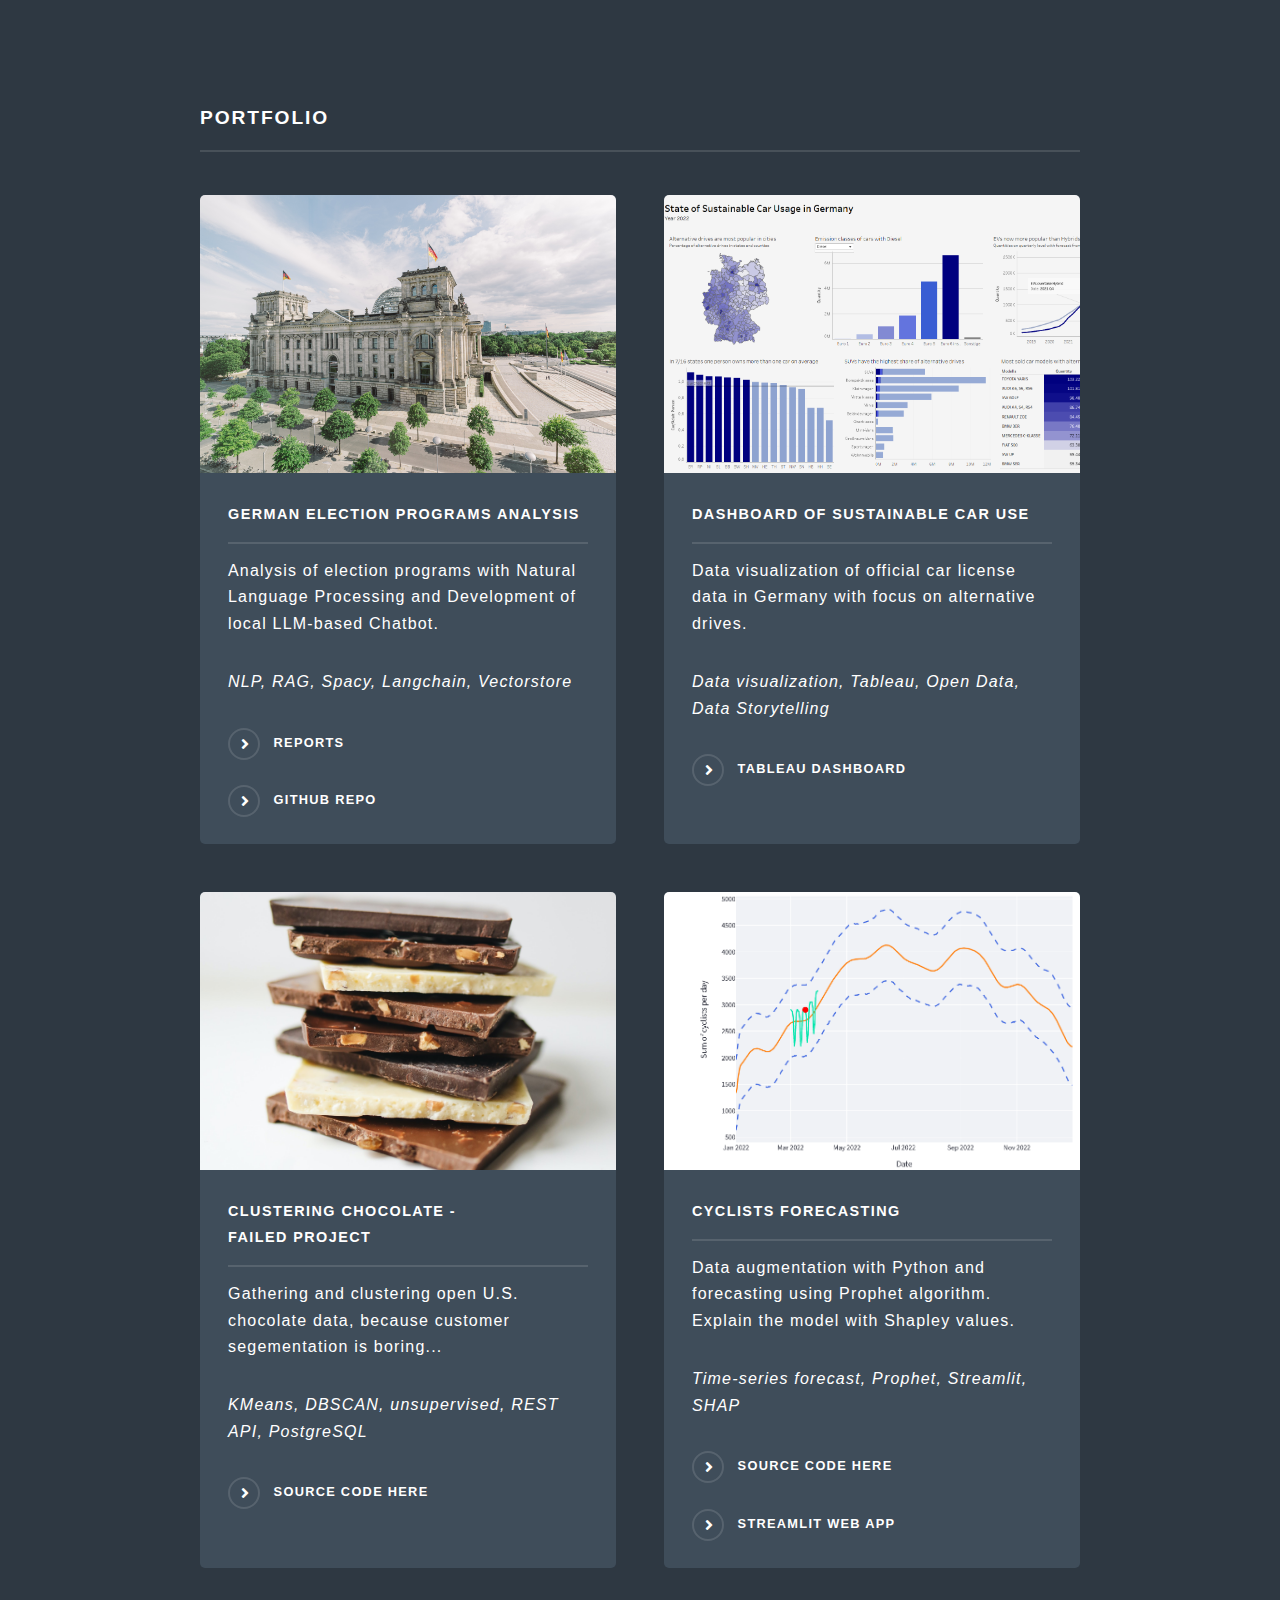
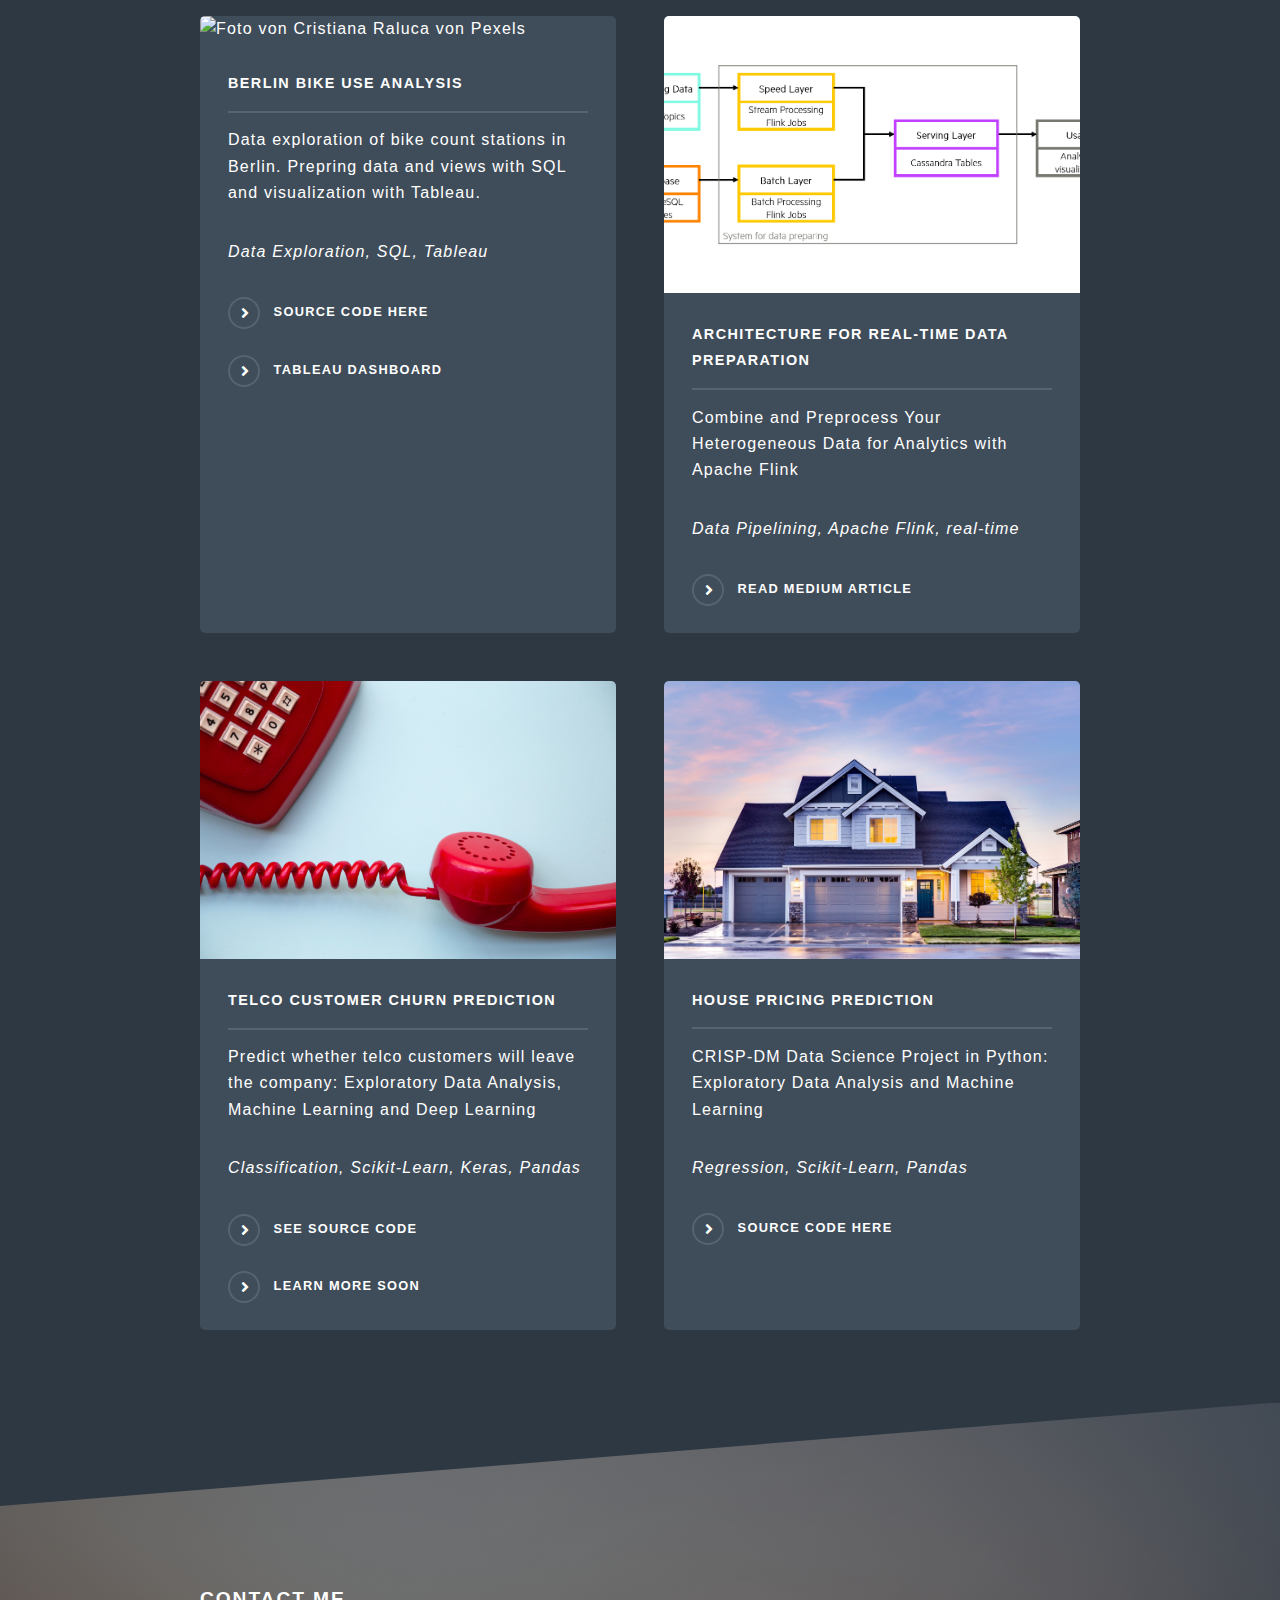
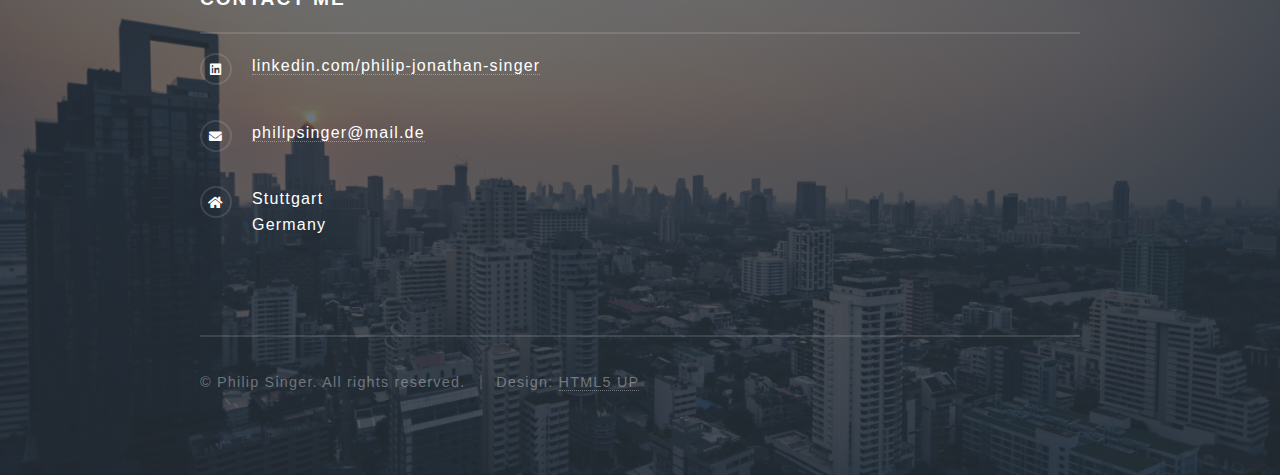
==== commit 1a92b371: "Add election Program analysis content" ====
--- a/index.html
+++ b/index.html
@@ -35,7 +35,7 @@
 								<li><a href="index.html#four">Portfolio</a></li>
 								<li><a href="index.html#footer">Contact</a></li>
 								<!-- <li><a href="generic.html">Generic</a></li> -->
-								<li><a href="elements.html">Elements</a></li>
+								<!-- <li><a href="elements.html">Elements</a></li> -->
 							</ul>
 							<a href="#" class="close">Close</a>
 						</div>
@@ -99,6 +99,18 @@
 									<h2 class="major">Portfolio</h2>
 									<!-- <p>Cras mattis ante fermentum, malesuada neque vitae, eleifend erat. Phasellus non pulvinar erat. Fusce tincidunt, nisl eget mattis egestas, purus ipsum consequat orci, sit amet lobortis lorem lacus in tellus. Sed ac elementum arcu. Quisque placerat auctor laoreet.</p> -->
 									<section class="features">
+										<!-- -->
+										<article>
+											<img src="images/reichstag.jpg" alt="Foto von Fionn Große auf Unsplash" class="image" />
+											<h3 class="major">German Election Programs Analysis</h3>
+											<p>Analysis of election programs with Natural Language Processing and Development of local LLM-based Chatbot.</p>
+											<p>
+												<i>NLP, RAG, Spacy, Langchain, Vectorstore</i>
+											</p>
+											<a href="election_program_home.html" class="special">Reports</a>
+											<a href="https://github.com/phisinger/wahlprogramm_analyse" class="special">Github repo</a>
+										</article>
+
 										<article>
 											<img src="images/Dashboard_car_1.png" alt="Dashboard, picture by Philip Singer" class="image" />
 											<h3 class="major">Dashboard of Sustainable Car Use</h3>
@@ -234,4 +246,4 @@
 			<script src="assets/js/main.js"></script>
 
 	</body>
-</html>+</html>
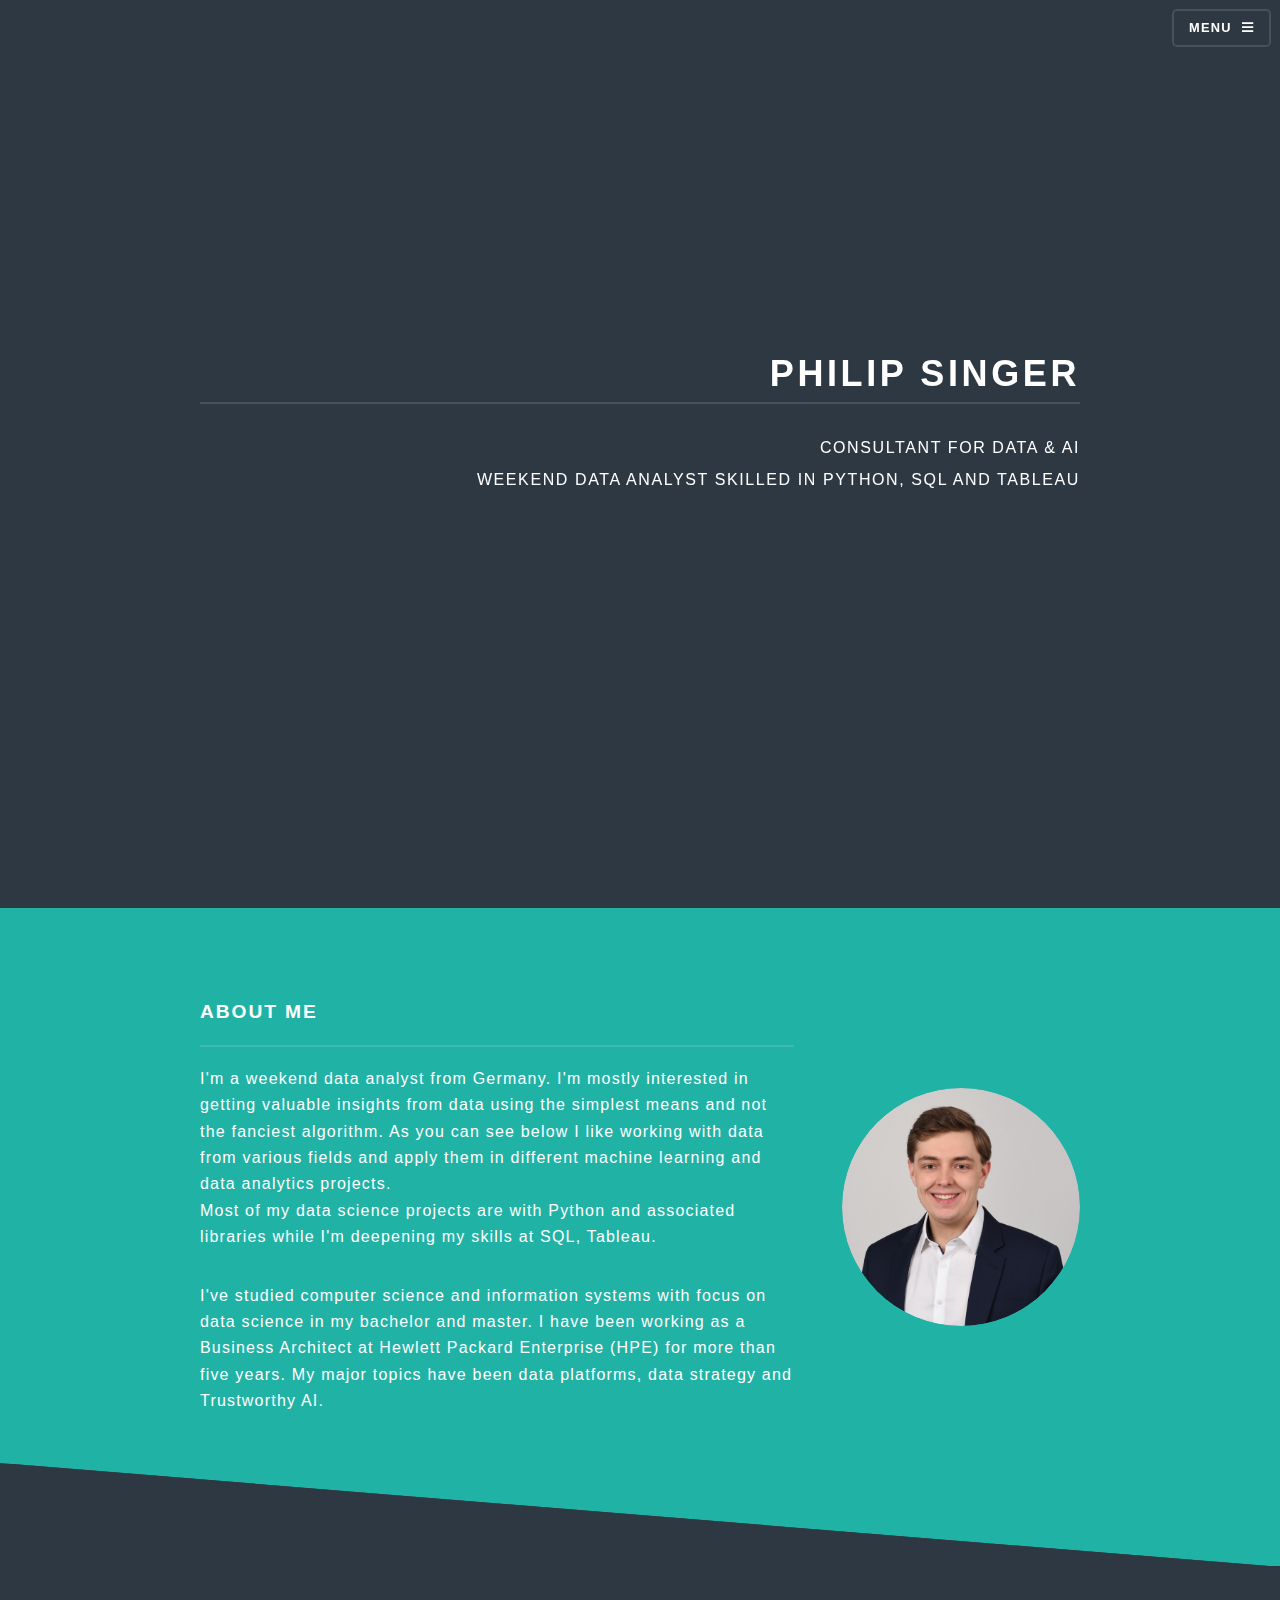
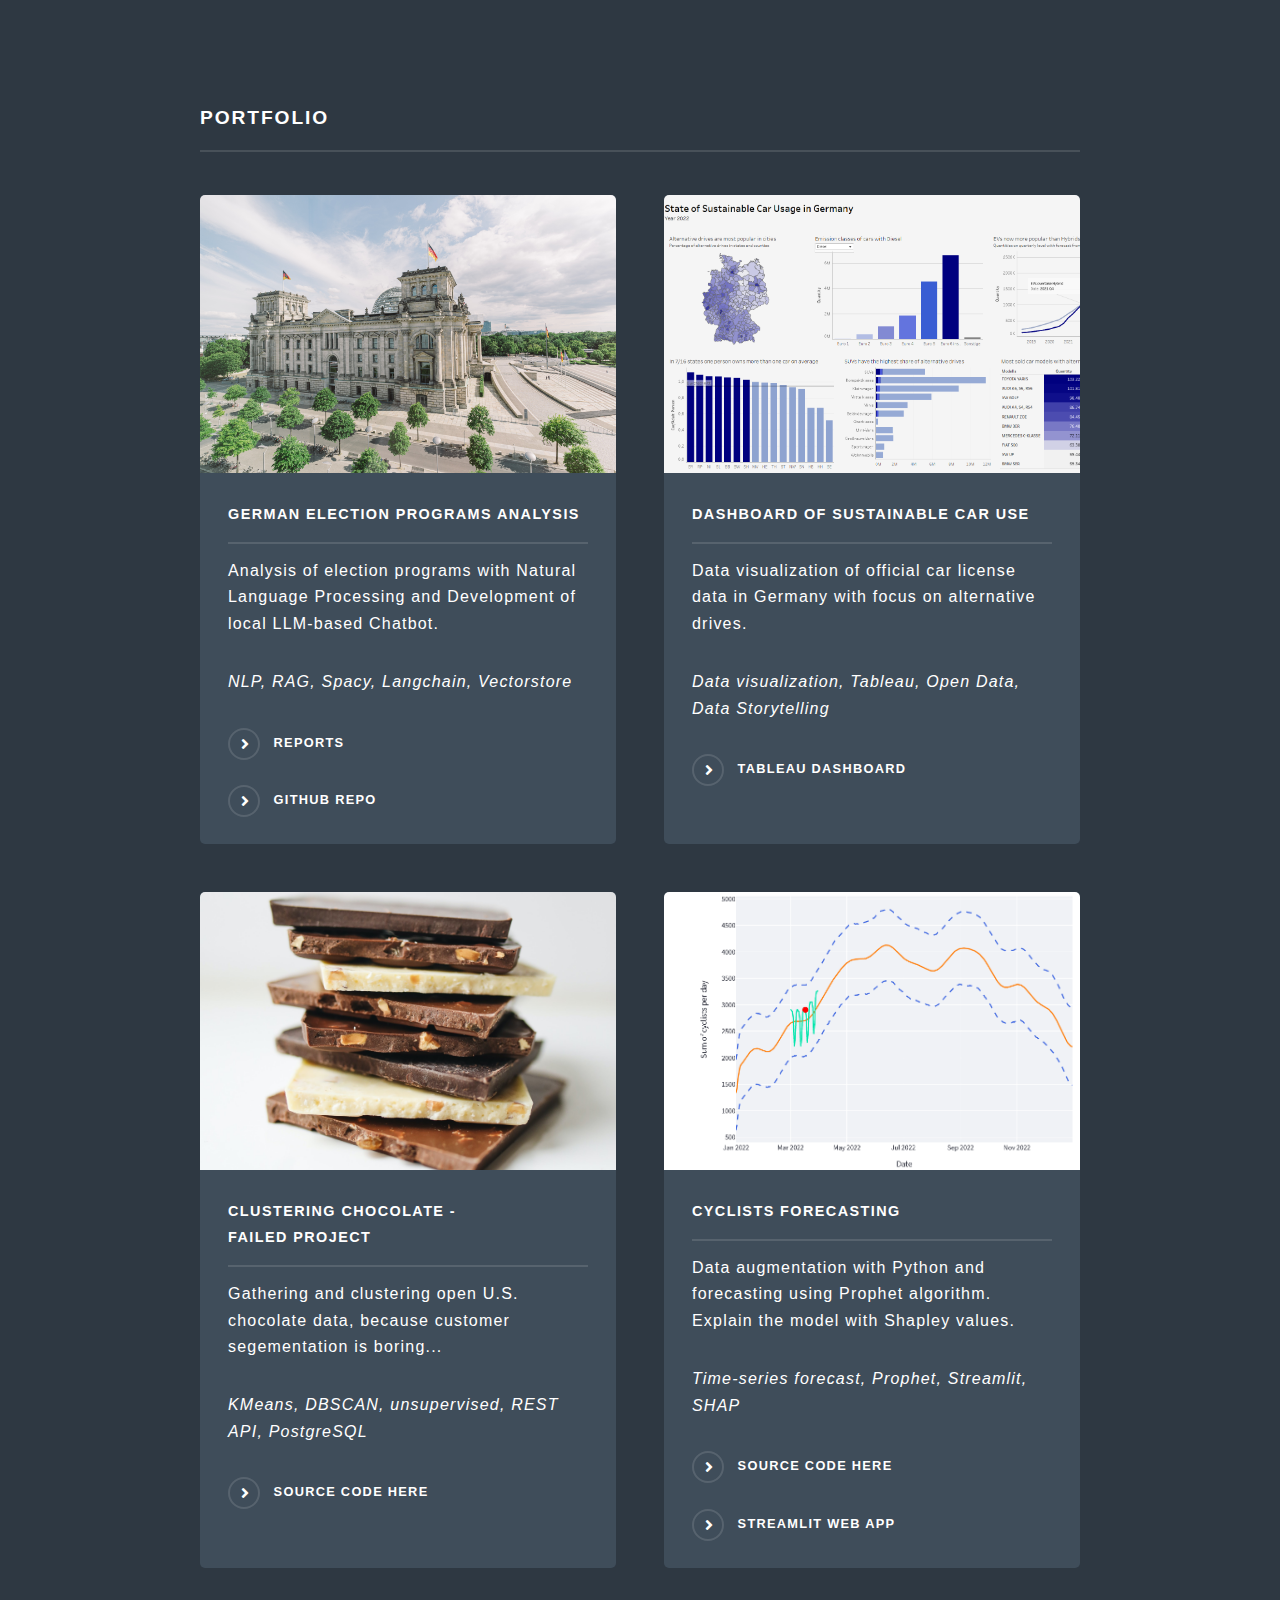
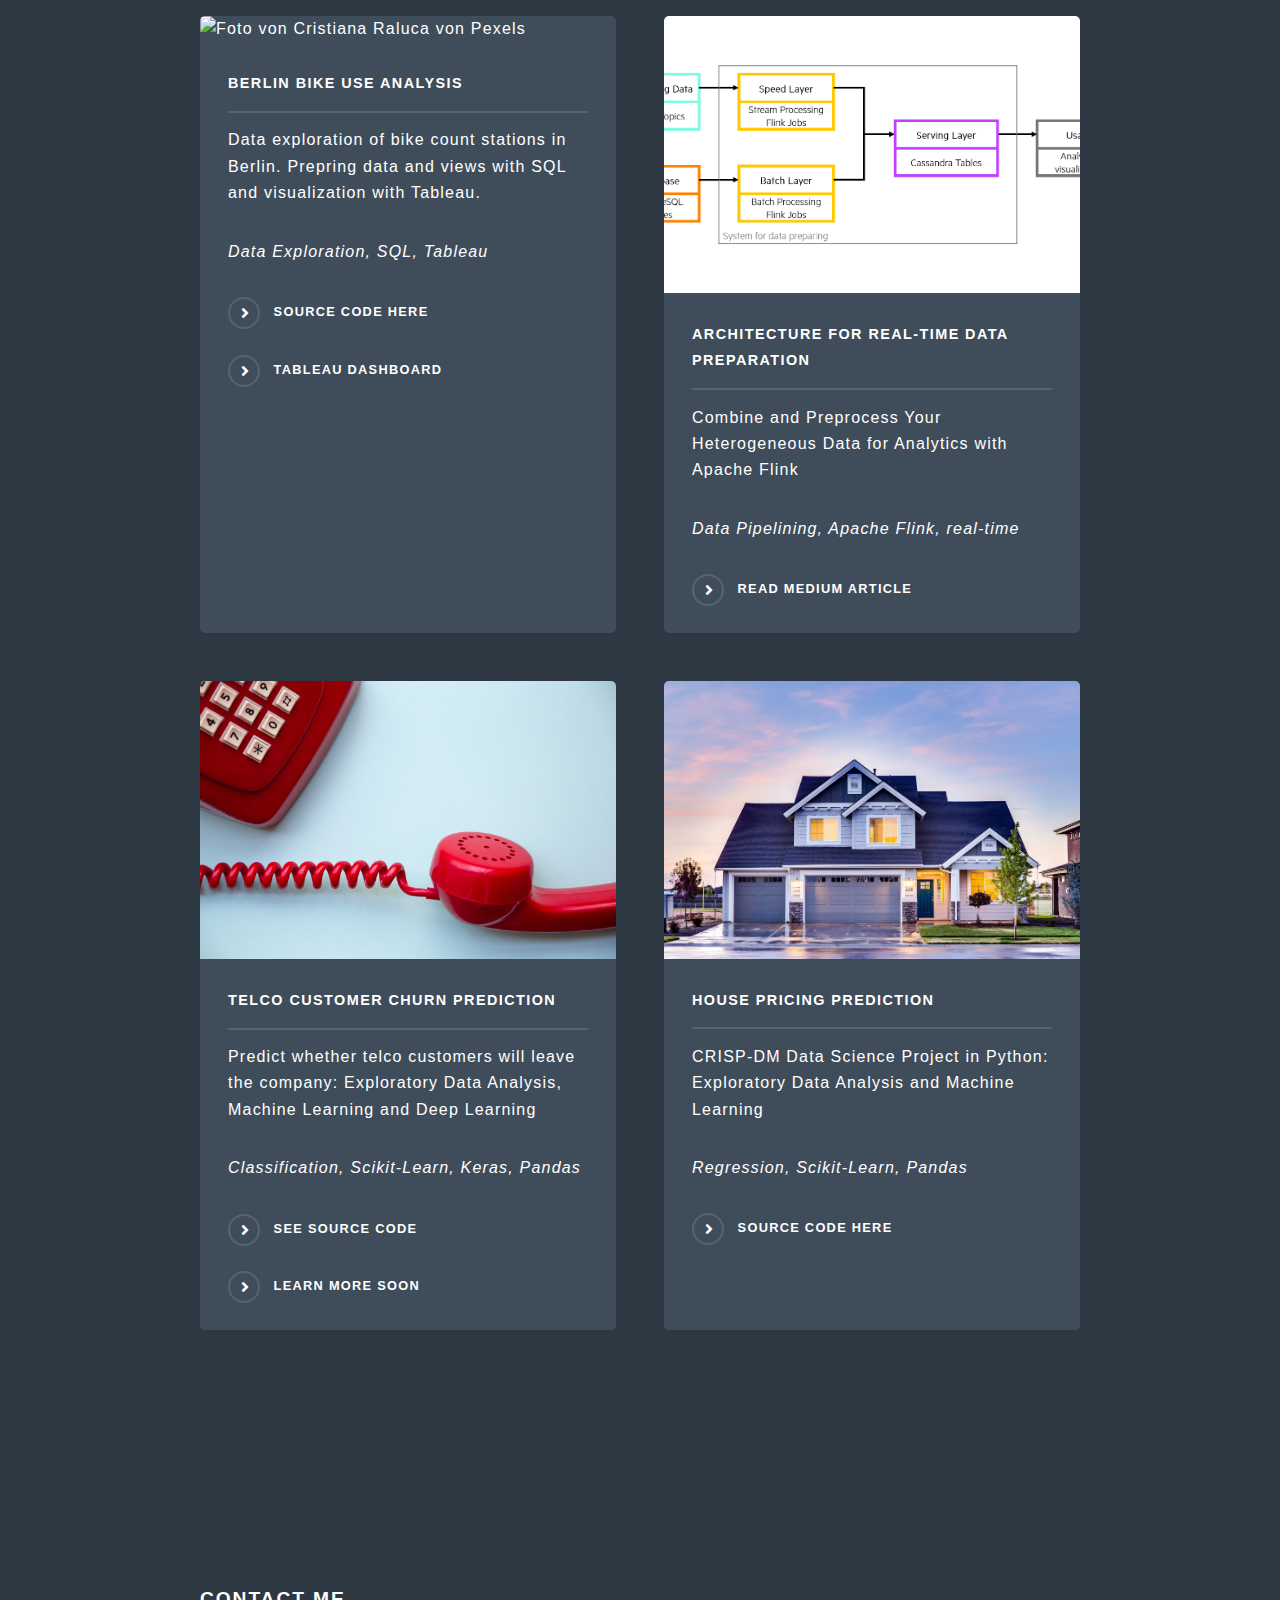
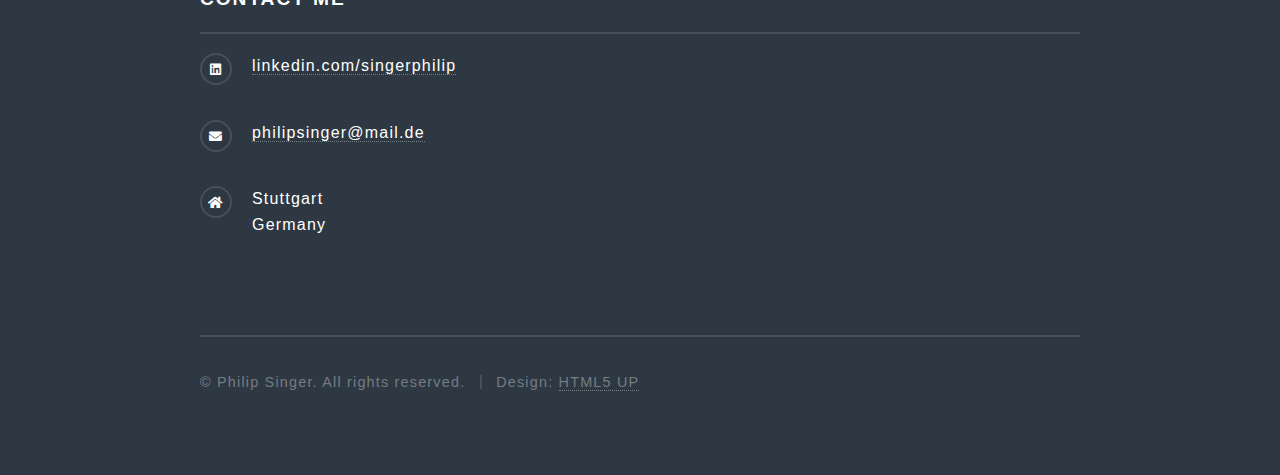
==== commit 92451fc9: "Update images and Intro text" ====
--- a/index.html
+++ b/index.html
@@ -46,9 +46,9 @@
 						<div class="inner">
 							<!-- <div class="logo"><span class="icon fa-gem"></span></div> -->
 							<h2>Philip Singer</h2>
-							<p>KIT Master Student<br>
-							Aspiring Data Analyst skilled in Python, SQL and Tableau</a></p>
-							<!-- <p><a href="https://www.linkedin.com/in/philip-jonathan-singer/" class="button">My Resume</a></p> -->
+							<p>Consultant for Data & AI<br>
+							Weekend Data Analyst skilled in Python, SQL and Tableau</a></p>
+							<!-- <p><a href="https://www.linkedin.com/in/singerphilip/" class="button">My Resume</a></p> -->
 						</div>
 						<!-- <a href="#one" class="more scrolly">Learn More</a> -->
 					</section>
@@ -59,12 +59,12 @@
 						<!-- One -->
 							<section id="one" class="wrapper spotlight style1">
 								<div class="inner">
-									<a href="https://www.linkedin.com/in/philip-jonathan-singer/" class="image"><img src="images/quadrat_weit.jpg" alt="" /></a>
+									<a href="https://www.linkedin.com/in/singerphilip/" class="image"><img src="images/quadrat_weit.jpg" alt="" /></a>
 									<div class="content">
 										<h2 class="major">About Me</h2>
-										<p>I'm an aspiring data analyst from Germany. I'm mostly interested in getting valuable insights from data using the simplest means and not the fanciest algorithm. I want to help others understanding their data and make data-driven decisions.<br>
-										Most of my data science projects are with Python and associated libraries while I'm deepening my skills at SQL, Tableau and Python.</p>
-										<p>I've finished my corporate bachelor degree in computer science with focus on data science. At the moment, I'm studying Information Systems Engineering and Management at Karlsruhe Institut for Technology (KIT). I have been working as a Business Architect at Hewlett Packard Enterprise (HPE) for more than five years. My major topics have been data platforms, data strategy and Trustworthy AI.</p>
+										<p>I'm a weekend data analyst from Germany. I'm mostly interested in getting valuable insights from data using the simplest means and not the fanciest algorithm. As you can see below I like working with data from various fields and apply them in different machine learning and data analytics projects.<br>
+										Most of my data science projects are with Python and associated libraries while I'm deepening my skills at SQL, Tableau.</p>
+										<p>I've studied computer science and information systems with focus on data science in my bachelor and master. I have been working as a Business Architect at Hewlett Packard Enterprise (HPE) for more than five years. My major topics have been data platforms, data strategy and Trustworthy AI.</p>
 									</div>
 								</div>
 							</section>
@@ -107,7 +107,7 @@
 											<p>
 												<i>NLP, RAG, Spacy, Langchain, Vectorstore</i>
 											</p>
-											<a href="election_program_home.html" class="special">Reports</a>
+											<a href="election_program/election_program_home.html" class="special">Reports</a>
 											<a href="https://github.com/phisinger/wahlprogramm_analyse" class="special">Github repo</a>
 										</article>
 
@@ -219,7 +219,7 @@
 							</form> -->
 							<ul class="contact">
 								<!-- <li class="icon solid fa-phone">(000) 000-0000</li> -->
-								<li class="icon brands fa-linkedin"><a href="https://www.linkedin.com/in/philip-jonathan-singer/">linkedin.com/philip-jonathan-singer</a></li>
+								<li class="icon brands fa-linkedin"><a href="https://www.linkedin.com/in/singerphilip/">linkedin.com/singerphilip</a></li>
 								<li class="icon solid fa-envelope"><a href="mailto:philipsinger&commat;mail&period;de">philipsinger&commat;mail&period;de</a></li>
 								<!-- <li class="icon brands fa-twitter"><a href="#">twitter.com/untitled-tld</a></li> -->
 								<!-- <li class="icon brands fa-facebook-f"><a href="#">facebook.com/untitled-tld</a></li> -->
--- a/assets/css/main.css
+++ b/assets/css/main.css
@@ -194,7 +194,7 @@
       rgba(46, 56, 66, 0.7),
       rgba(46, 56, 66, 0.7)
     ),
-    url("../../images/skyline.jpg");
+    url("../../images/chile_sky.jpg");
   background-size: cover;
   background-attachment: fixed, fixed;
   background-position: center, center;
@@ -3587,7 +3587,7 @@
         rgba(46, 56, 66, 0.5),
         rgba(46, 56, 66, 0.5)
       ),
-      url("../../images/skyline.jpg");
+      url("../../images/chile_sky.jpg");
     background-size: auto, cover;
     background-position: center, center;
     margin-bottom: -6.5em;
@@ -4204,7 +4204,7 @@
         rgba(46, 56, 66, 0.7),
         rgba(46, 56, 66, 0.7)
       ),
-      url("../../images/skyline.jpg");
+      url("../../images/chile_sky.jpg");
     background-size: auto, cover;
     background-position: center, center;
     margin-top: -6.5em;
